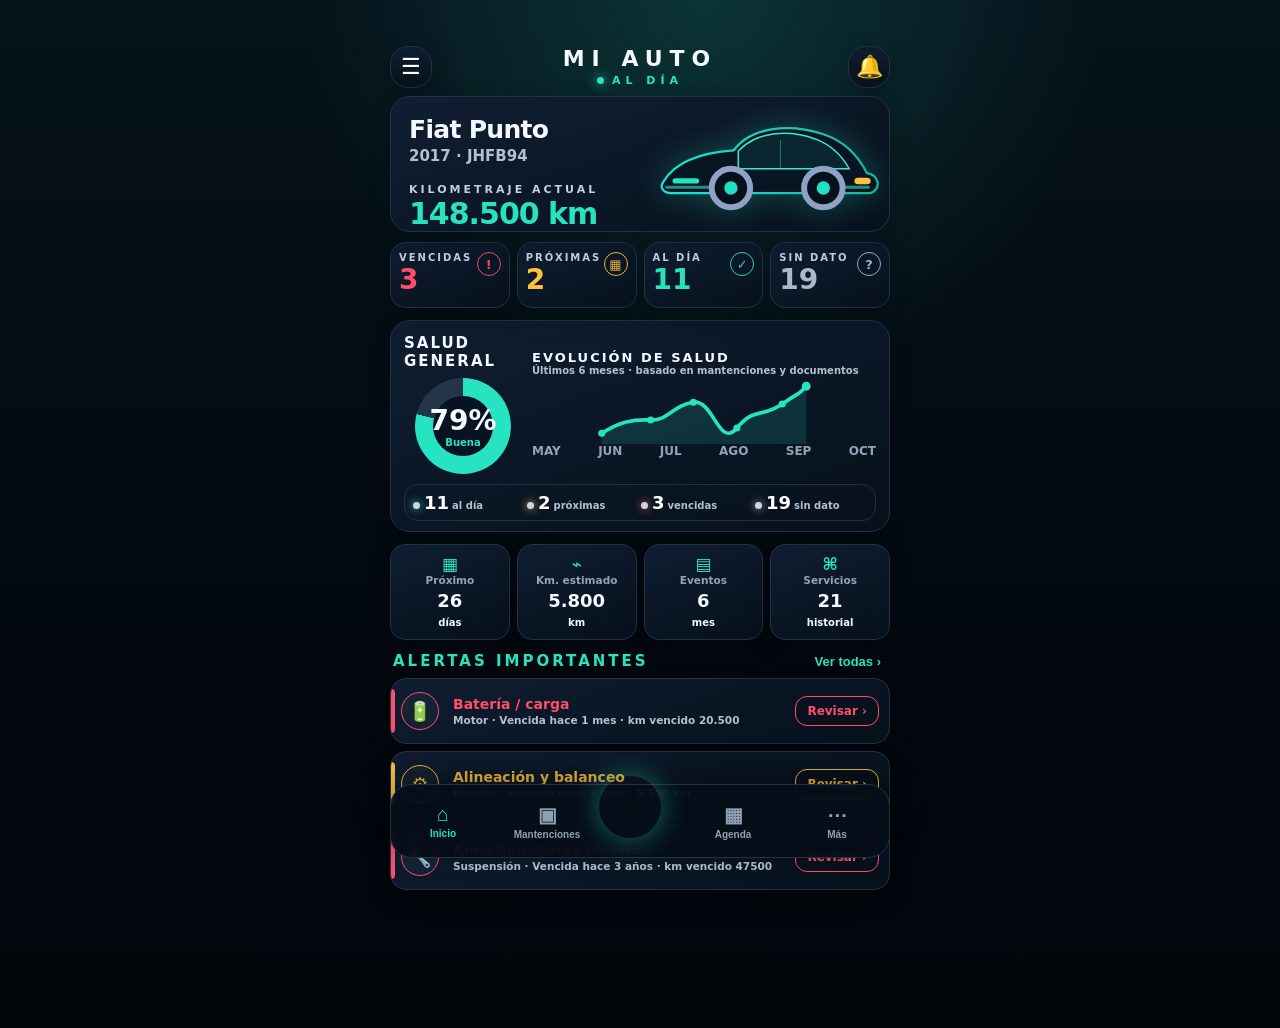
==== app/src/main/assets/index.html @ 4501880d "Corregir safe area y restaurar opciones v2.1.2" ====
<!DOCTYPE html>
<html lang="es">
<head>
<meta charset="UTF-8" />
<meta name="viewport" content="width=device-width, initial-scale=1, viewport-fit=cover" />
<title>Mi Auto al Día</title>
<style>
:root{
  --bg:#050b12;
  --bg2:#071720;
  --card:#0d1828;
  --card2:#101d30;
  --line:#213247;
  --text:#f4f8ff;
  --muted:#93a3b8;
  --muted2:#b5c0ce;
  --teal:#26e4c2;
  --teal2:#33f0d0;
  --red:#ff4e6a;
  --yellow:#ffc13b;
  --blue:#65d9ff;
  --navBottom:42px;
  --navH:74px;
}
*{box-sizing:border-box;-webkit-tap-highlight-color:transparent}
html,body{margin:0;width:100%;min-height:100%;background:radial-gradient(circle at 55% 0%,rgba(38,228,194,.16),transparent 32%),linear-gradient(180deg,#06131b 0%,#03080f 65%,#02060b 100%);color:var(--text);font-family:Inter,system-ui,-apple-system,BlinkMacSystemFont,"Segoe UI",Roboto,Arial,sans-serif;overflow-x:hidden}
body{font-weight:700}
.app{width:100%;max-width:520px;margin:0 auto;padding:46px 10px calc(var(--navH) + var(--navBottom) + 22px)}
.topbar{height:42px;display:grid;grid-template-columns:42px 1fr 42px;align-items:center;margin-bottom:8px;gap:8px}
.iconbtn{width:42px;height:42px;border-radius:18px;border:1px solid var(--line);background:linear-gradient(180deg,#0f1d31,#08111c);display:grid;place-items:center;color:#fff;font-size:22px;box-shadow:0 6px 18px rgba(0,0,0,.25)}
.brand{text-align:center;line-height:1}.brand .name{font-size:22px;letter-spacing:7px;font-weight:900}.brand .sub{margin-top:5px;color:var(--teal);font-size:11px;letter-spacing:5px}.brand .sub:before{content:"";display:inline-block;width:7px;height:7px;background:var(--teal);border-radius:99px;margin-right:8px;box-shadow:0 0 12px var(--teal)}
.page-title{text-align:center;font-size:23px;letter-spacing:3px;font-weight:900}.screen{display:none}.screen.active{display:block}.row{display:flex;align-items:center}.between{display:flex;align-items:center;justify-content:space-between}.card{background:linear-gradient(160deg,rgba(16,30,50,.96),rgba(7,17,28,.96));border:1px solid var(--line);border-radius:20px;box-shadow:0 10px 22px rgba(0,0,0,.20);overflow:hidden}.section{margin-top:12px}.section-title{display:flex;align-items:flex-end;justify-content:space-between;margin:12px 3px 8px}.section-title h2{margin:0;color:var(--teal);font-size:15px;letter-spacing:3px;text-transform:uppercase}.section-title button,.link{background:none;border:0;color:var(--teal);font-size:13px;font-weight:900}.muted{color:var(--muted);font-weight:700}.small{font-size:12px}.hero{height:136px;padding:18px 18px;position:relative;margin-bottom:10px}.hero h1{margin:0 0 3px;font-size:25px;letter-spacing:-.7px}.hero .meta{font-size:15px;color:var(--muted2)}.hero .label{margin-top:18px;color:#c6d0df;font-size:11px;letter-spacing:3px;text-transform:uppercase}.km{font-size:30px;color:var(--teal);font-weight:900;letter-spacing:-1px}.updated{font-size:13px;color:var(--muted2)}.carSvg{position:absolute;right:8px;bottom:18px;width:49%;max-width:250px;height:auto;filter:drop-shadow(0 0 16px rgba(38,228,194,.28))}.kpis{display:grid;grid-template-columns:repeat(4,1fr);gap:7px}.kpi{min-height:66px;padding:9px 8px;border-radius:15px}.kpi .label{font-size:10px;letter-spacing:2px;color:#c5cfdd;text-transform:uppercase}.kpi .num{font-size:28px;font-weight:900;margin-top:3px;line-height:1}.kpi .sym{float:right;width:24px;height:24px;border-radius:99px;border:1px solid currentColor;display:grid;place-items:center;font-size:13px;opacity:.92}.red{color:var(--red)}.yellow{color:var(--yellow)}.teal{color:var(--teal)}.gray{color:#aeb8ca}
.health{padding:13px 13px 10px;display:grid;grid-template-columns:118px 1fr;gap:10px;align-items:center}.health h2{margin:0 0 8px;font-size:15px;letter-spacing:2px;text-transform:uppercase}.ring{width:96px;height:96px;border-radius:50%;background:conic-gradient(var(--teal) 0 79%,#243449 79% 100%);display:grid;place-items:center;position:relative;margin:auto}.ring:after{content:"";position:absolute;inset:18px;border-radius:50%;background:#081321}.ringText{position:relative;z-index:1;text-align:center}.ringText b{font-size:28px}.ringText span{display:block;color:var(--teal);font-size:10px}.chartTitle{font-size:13px;letter-spacing:2px;text-transform:uppercase}.chartSub{font-size:10px;color:var(--muted2);font-weight:600;margin-bottom:4px}.chart svg{width:100%;height:64px;display:block}.legend{grid-column:1/-1;display:grid;grid-template-columns:repeat(4,1fr);gap:2px;border:1px solid var(--line);border-radius:14px;padding:7px 8px;font-size:10px;color:var(--muted2);font-weight:600}.legend b{font-size:18px;color:white;margin-right:3px}.dot{display:inline-block;width:7px;height:7px;border-radius:99px;margin-right:4px;background:#cbd5e1;box-shadow:0 0 9px currentColor}.metrics{display:grid;grid-template-columns:repeat(4,1fr);gap:7px}.metric{min-height:72px;text-align:center;padding:9px 5px;border-radius:15px}.metric .ico{font-size:17px;color:var(--teal)}.metric .t{font-size:10.5px;color:var(--muted);font-weight:700}.metric b{display:block;margin-top:4px;font-size:18px}.metric span{font-size:10px;font-weight:600}.alerts{display:grid;gap:7px}.alert{min-height:66px;padding:9px 10px;border-radius:16px;display:grid;grid-template-columns:42px 1fr auto;gap:10px;align-items:center;position:relative}.alert:before{content:"";position:absolute;left:0;top:10px;bottom:10px;width:4px;border-radius:0 8px 8px 0;background:var(--teal)}.alert.danger:before{background:var(--red)}.alert.warn:before{background:var(--yellow)}.badgeIcon{width:38px;height:38px;border-radius:99px;border:1px solid currentColor;display:grid;place-items:center;font-size:19px;background:rgba(255,255,255,.03)}.alert h3{margin:0;font-size:14px}.alert p{margin:2px 0 0;font-size:10.5px;color:var(--muted2);font-weight:700;white-space:nowrap;overflow:hidden;text-overflow:ellipsis;max-width:100%}.alert .status{text-align:right;font-size:12px;font-weight:900}.cta{padding:7px 11px;border-radius:12px;border:1px solid currentColor;background:rgba(0,0,0,.08);font-size:12px;font-weight:900}
.summary4{display:grid;grid-template-columns:repeat(4,1fr);gap:7px}.maint-grid{display:grid;grid-template-columns:repeat(3,1fr);gap:8px}.cat{height:94px;padding:10px;border-radius:16px;position:relative}.cat .cico{width:32px;height:32px;border-radius:99px;border:1px solid currentColor;display:grid;place-items:center;font-size:17px}.cat .count{position:absolute;right:11px;top:10px;font-size:20px}.cat h3{font-size:13px;margin:13px 0 1px}.cat p{margin:0;font-size:10px;color:var(--muted2)}.chips{display:flex;gap:7px;overflow-x:auto;padding:9px 0 1px}.chip{border:1px solid var(--line);border-radius:99px;padding:7px 14px;color:#cbd5e1;background:#07111d;font-size:12px;white-space:nowrap}.chip.active{border-color:var(--teal);color:var(--teal)}.agendaStrip{display:flex;gap:8px;overflow-x:auto;padding-bottom:2px}.day{min-width:62px;height:58px;border-radius:16px;border:1px solid var(--line);display:grid;place-items:center;line-height:1.05;background:#0b1727;color:#cbd5e1}.day.active{background:linear-gradient(135deg,#27e5c1,#28d89b);color:#031014}.day b{font-size:19px}.event{display:grid;grid-template-columns:45px 35px 1fr auto;gap:8px;align-items:center;min-height:62px}.datebox{text-align:center;color:var(--teal);line-height:1}.datebox b{display:block;font-size:19px}.docgrid{display:grid;grid-template-columns:repeat(2,1fr);gap:7px}.doc{padding:10px;border-radius:15px;display:grid;grid-template-columns:28px 1fr;gap:8px;align-items:center}.doc h3{margin:0;font-size:12px}.doc p{margin:2px 0 0;color:var(--muted);font-size:10px}.moreList{display:grid;gap:8px}.moreItem{min-height:62px;padding:10px 12px;border-radius:16px;display:grid;grid-template-columns:42px 1fr auto;gap:10px;align-items:center}.moreItem h3{margin:0;font-size:14px}.moreItem p{margin:2px 0 0;color:var(--muted);font-size:11.5px;font-weight:700;line-height:1.25}.moreItem .act{color:var(--teal);font-size:15px;font-weight:900}.moreIcon{width:38px;height:38px;border-radius:14px;display:grid;place-items:center;background:rgba(38,228,194,.10);border:1px solid rgba(38,228,194,.25)}.footerSeal{text-align:center;margin:14px 0;color:var(--teal);letter-spacing:2px;font-size:11px}.nav{position:fixed;left:10px;right:10px;bottom:var(--navBottom);height:var(--navH);max-width:500px;margin:0 auto;background:rgba(6,14,24,.96);border:1px solid var(--line);border-radius:22px;display:grid;grid-template-columns:1fr 1fr 82px 1fr 1fr;align-items:center;box-shadow:0 -10px 30px rgba(0,0,0,.35);z-index:99}.nav button{border:0;background:none;color:#8fa0b4;font-weight:900;font-size:10px;display:grid;place-items:center;gap:2px}.nav .nicon{font-size:20px}.nav button.active{color:var(--teal)}.add{width:62px;height:62px;border-radius:99px;background:linear-gradient(135deg,#20f0cc,#30d99e);color:#031014!important;font-size:34px!important;box-shadow:0 0 28px rgba(38,228,194,.45);margin-top:-28px}.toast{position:fixed;left:18px;right:18px;bottom:calc(var(--navBottom) + var(--navH) + 10px);background:#0f1e31;border:1px solid var(--line);padding:12px;border-radius:14px;color:white;z-index:150;text-align:center;display:none}
@media(max-width:370px){.app{padding-left:8px;padding-right:8px}.brand .name{font-size:19px;letter-spacing:5px}.hero{height:128px;padding:14px}.hero h1{font-size:22px}.km{font-size:27px}.kpis,.metrics{gap:6px}.kpi .label{font-size:9px;letter-spacing:1px}.kpi .num{font-size:25px}.health{grid-template-columns:104px 1fr}.ring{width:86px;height:86px}.ringText b{font-size:24px}.maint-grid{gap:6px}.cat{height:86px;padding:9px}.cat h3{font-size:12px}.nav{left:8px;right:8px}}
</style>
</head>
<body>
<div class="app">
  <section id="home" class="screen active">
    <div class="topbar"><button class="iconbtn">☰</button><div class="brand"><div class="name">MI AUTO</div><div class="sub">AL DÍA</div></div><button class="iconbtn">🔔</button></div>
    <div class="card hero">
      <h1>Fiat Punto</h1><div class="meta">2017 · JHFB94</div><div class="label">Kilometraje actual</div><div class="km">148.500 km</div><div class="updated">Actualizado hoy, 06:27 p. m.</div>
      <svg class="carSvg" viewBox="0 0 330 130" aria-label="Auto"><defs><linearGradient id="g" x1="0" x2="1"><stop stop-color="#1eefe0"/><stop offset="1" stop-color="#19bfa5"/></linearGradient></defs><path d="M36 87c16-27 51-39 95-42 23-31 73-37 120-22 28 9 48 29 60 53 7 1 12 5 14 11 2 7-2 14-10 16H47c-12 0-17-8-11-16z" fill="#081522" stroke="url(#g)" stroke-width="3" opacity=".95"/><path d="M137 46c24-26 67-30 105-16 20 8 35 22 45 40H137z" fill="rgba(38,228,194,.08)" stroke="#3ae9d5" stroke-width="2"/><path d="M40 95h78m112 0h83" stroke="#2be6c8" stroke-width="4" stroke-linecap="round" opacity=".6"/><circle cx="127" cy="96" r="26" fill="#07111c" stroke="#8fa2c4" stroke-width="8"/><circle cx="127" cy="96" r="9" fill="#20dfc2"/><circle cx="252" cy="96" r="26" fill="#07111c" stroke="#8fa2c4" stroke-width="8"/><circle cx="252" cy="96" r="9" fill="#20dfc2"/><line x1="194" y1="31" x2="194" y2="70" stroke="#2ad5c2" stroke-width="1.2" opacity=".55"/><rect x="48" y="83" width="36" height="7" rx="4" fill="#26e4c2"/><rect x="294" y="82" width="22" height="9" rx="5" fill="#ffc13b"/></svg>
    </div>
    <div class="kpis">
      <div class="card kpi red"><span class="sym">!</span><div class="label">Vencidas</div><div class="num">3</div></div><div class="card kpi yellow"><span class="sym">▦</span><div class="label">Próximas</div><div class="num">2</div></div><div class="card kpi teal"><span class="sym">✓</span><div class="label">Al día</div><div class="num">11</div></div><div class="card kpi gray"><span class="sym">?</span><div class="label">Sin dato</div><div class="num">19</div></div>
    </div>
    <div class="card health section">
      <div><h2>Salud general</h2><div class="ring"><div class="ringText"><b>79%</b><span>Buena</span></div></div></div>
      <div class="chart"><div class="chartTitle">Evolución de salud</div><div class="chartSub">Últimos 6 meses · basado en mantenciones y documentos</div><svg viewBox="0 0 230 72"><path d="M0 60 C20 47,35 44,55 45 S80 28,103 25 S132 78,152 54 S180 43,203 27 S220 18,230 7" fill="none" stroke="#26e4c2" stroke-width="4" stroke-linecap="round"/><path d="M0 60 C20 47,35 44,55 45 S80 28,103 25 S132 78,152 54 S180 43,203 27 S220 18,230 7 L230 72 L0 72Z" fill="rgba(38,228,194,.14)"/><g fill="#26e4c2"><circle cx="0" cy="60" r="4"/><circle cx="55" cy="45" r="4"/><circle cx="103" cy="25" r="4"/><circle cx="152" cy="54" r="4"/><circle cx="203" cy="27" r="4"/><circle cx="230" cy="7" r="5"/></g></svg><div class="between small muted"><span>MAY</span><span>JUN</span><span>JUL</span><span>AGO</span><span>SEP</span><span>OCT</span></div></div>
      <div class="legend"><span><i class="dot teal"></i><b>11</b>al día</span><span><i class="dot yellow"></i><b>2</b>próximas</span><span><i class="dot red"></i><b>3</b>vencidas</span><span><i class="dot gray"></i><b>19</b>sin dato</span></div>
    </div>
    <div class="metrics section"><div class="card metric"><div class="ico">▦</div><div class="t">Próximo</div><b>26</b><span>días</span></div><div class="card metric"><div class="ico">⌁</div><div class="t">Km. estimado</div><b>5.800</b><span>km</span></div><div class="card metric"><div class="ico">▤</div><div class="t">Eventos</div><b>6</b><span>mes</span></div><div class="card metric"><div class="ico">⌘</div><div class="t">Servicios</div><b>21</b><span>historial</span></div></div>
    <div class="section-title"><h2>Alertas importantes</h2><button onclick="go('agenda')">Ver todas ›</button></div>
    <div class="alerts"><div class="card alert danger red"><div class="badgeIcon">🔋</div><div><h3>Batería / carga</h3><p>Motor · Vencida hace 1 mes · km vencido 20.500</p></div><div class="cta">Revisar ›</div></div><div class="card alert warn yellow"><div class="badgeIcon">⚙️</div><div><h3>Alineación y balanceo</h3><p>Ruedas · Vencida hace 1 mes · 5.500 km</p></div><div class="cta">Revisar ›</div></div><div class="card alert danger red"><div class="badgeIcon">🔧</div><div><h3>Amortiguadores traseros</h3><p>Suspensión · Vencida hace 3 años · km vencido 47500</p></div><div class="cta">Revisar ›</div></div></div>
  </section>

  <section id="mant" class="screen">
    <div class="topbar"><button class="iconbtn" onclick="go('home')">‹</button><div class="page-title">MANTENCIONES</div><button class="iconbtn">⌕</button></div>
    <div class="summary4"><div class="card kpi red"><span class="sym">!</span><div class="label">Vencidas</div><div class="num">3</div></div><div class="card kpi yellow"><span class="sym">▦</span><div class="label">Próximas</div><div class="num">2</div></div><div class="card kpi teal"><span class="sym">✓</span><div class="label">Al día</div><div class="num">11</div></div><div class="card kpi gray"><span class="sym">?</span><div class="label">Sin dato</div><div class="num">19</div></div></div>
    <div class="section-title" style="display:block"><h2>Sistemas del vehículo</h2><div class="muted small">Toca una categoría para ver el detalle</div></div>
    <div class="maint-grid"><div class="card cat teal"><div class="cico">🛢️</div><div class="count">8</div><h3>Motor</h3><p>1 pendiente</p></div><div class="card cat yellow"><div class="cico">⚙️</div><div class="count">3</div><h3>Ruedas</h3><p>1 pendiente</p></div><div class="card cat teal"><div class="cico">◉</div><div class="count">4</div><h3>Frenos</h3><p>4 OK</p></div><div class="card cat blue"><div class="cico">💧</div><div class="count">5</div><h3>Fluidos</h3><p>5 sin dato</p></div><div class="card cat yellow"><div class="cico">💡</div><div class="count">3</div><h3>Luces</h3><p>3 sin dato</p></div><div class="card cat red"><div class="cico">🚗</div><div class="count">5</div><h3>Exterior</h3><p>5 sin dato</p></div><div class="card cat red"><div class="cico">🧰</div><div class="count">3</div><h3>Servicio</h3><p>2 sin dato</p></div><div class="card cat gray"><div class="cico">⚙️</div><div class="count">2</div><h3>Transmisión</h3><p>1 sin dato</p></div><div class="card cat blue"><div class="cico">〰</div><div class="count">2</div><h3>Suspensión</h3><p>1 pendiente</p></div></div>
    <div class="chips"><button class="chip active">Todos</button><button class="chip">Pendientes ·</button><button class="chip">Próximas ·</button><button class="chip">OK ·</button></div>
    <div class="section-title"><h2>Requieren atención</h2><button>Ver todas ›</button></div><div class="alerts"><div class="card alert danger red"><div class="badgeIcon">🔋</div><div><h3>Batería / carga</h3><p>Motor · Vencida hace 1 mes · km vencido 20.500</p></div><div class="status">Vencida<br><span class="small">41 días</span></div></div><div class="card alert warn yellow"><div class="badgeIcon">⚙️</div><div><h3>Alineación y balanceo</h3><p>Ruedas · Vencida hace 1 mes · 5.500 km</p></div><div class="status">Vencida<br><span class="small">33 días</span></div></div><div class="card alert teal"><div class="badgeIcon">🛢️</div><div><h3>Aceite motor</h3><p>Motor · Próxima en 4 días · 1.500 km</p></div><div class="status yellow">Próxima<br><span class="small">4 días</span></div></div></div>
  </section>

  <section id="agenda" class="screen">
    <div class="topbar"><button class="iconbtn" onclick="go('home')">‹</button><div class="page-title">AGENDA</div><button class="iconbtn">＋</button></div>
    <div class="summary4"><div class="card metric"><div class="ico">▦</div><div class="t teal">Hoy</div><b>1</b><span>evento</span></div><div class="card metric"><div class="ico yellow">◷</div><div class="t yellow">7 días</div><b>3</b><span>eventos</span></div><div class="card metric"><div class="ico">▦</div><div class="t teal">Este mes</div><b>6</b><span>eventos</span></div><div class="card metric"><div class="ico gray">▤</div><div class="t">Docs</div><b>4</b><span>por vencer</span></div></div>
    <div class="agendaStrip section"><div class="day active"><span>MIÉ</span><b>24</b><span>JUN</span></div><div class="day"><span>JUE</span><b>25</b><span>JUN</span></div><div class="day"><span>VIE</span><b>26</b><span>JUN</span></div><div class="day"><span>DOM</span><b>28</b><span>JUN</span></div><div class="day"><span>JUE</span><b>31</b><span>JUL</span></div></div>
    <div class="card alert section teal"><div class="badgeIcon">🛢️</div><div><h3>Siguiente hito: Aceite motor</h3><p>Mantención · Motor · En 4 días · Vence 28/06/2026</p></div><div class="cta yellow">Próxima</div></div>
    <div class="section-title"><h2>Próximos eventos</h2><button>Ver todos ›</button></div><div class="alerts"><div class="card alert teal event"><div class="datebox">JUN<b>28</b></div><div class="badgeIcon">🛢️</div><div><h3>Aceite motor</h3><p>Mantención · Motor · En 4 días · 1.500 km</p></div><div class="cta yellow">Próxima</div></div><div class="card alert teal event"><div class="datebox">JUL<b>31</b></div><div class="badgeIcon">📋</div><div><h3>Revisión técnica</h3><p>Documento · Vence 31/07/2026</p></div><div class="cta yellow">Próxima</div></div><div class="card alert danger event"><div class="datebox red">MAY<b>14</b></div><div class="badgeIcon">🔋</div><div><h3>Batería / carga</h3><p>Vencida hace 41 días · 20.500 km</p></div><div class="cta red">Vencida</div></div></div>
    <div class="section-title"><h2>Documentos</h2><button>Ver todos ›</button></div><div class="docgrid"><div class="card doc"><div class="moreIcon">📋</div><div><h3>Revisión técnica</h3><p>Vence 31-07-2026</p></div></div><div class="card doc"><div class="moreIcon">🛡️</div><div><h3>SOAP</h3><p>Vence 31-03-2027</p></div></div><div class="card doc"><div class="moreIcon">🪪</div><div><h3>Licencia</h3><p>Vence 19-07-2029</p></div></div><div class="card doc"><div class="moreIcon">🚗</div><div><h3>Permiso</h3><p>Vence 31-03-2027</p></div></div></div>
  </section>

  <section id="more" class="screen">
    <div class="topbar"><button class="iconbtn" onclick="go('home')">‹</button><div class="page-title">MÁS</div><button class="iconbtn">⋮</button></div>
    <div class="moreList">
      <div class="card moreItem"><div class="moreIcon">🚗</div><div><h3>Vehículo</h3><p>Fiat Punto · JHFB94 · 148.500 km</p></div><button class="act" onclick="toast('Editor de vehículo')">Editar</button></div>
      <div class="card moreItem"><div class="moreIcon">🔔</div><div><h3>Recordatorios</h3><p>4 activos · controles por km, aceite, anual y documentos</p></div><button class="act" onclick="toast('Recordatorios')">Abrir</button></div>
      <div class="card moreItem"><div class="moreIcon">🗺️</div><div><h3>Mapa del motor</h3><p>8 puntos de motor · vista editable por categoría</p></div><button class="act" onclick="toast('Mapa del motor')">Abrir</button></div>
      <div class="card moreItem"><div class="moreIcon">📊</div><div><h3>Historial y estadísticas</h3><p>Gastos, últimos registros y exportación CSV</p></div><button class="act" onclick="toast('Historial')">Ver</button></div>
      <div class="card moreItem"><div class="moreIcon">💾</div><div><h3>Datos y respaldo</h3><p>Guardar, compartir o importar JSON</p></div><button class="act" onclick="toast('Datos y respaldo')">Abrir</button></div>
      <div class="card moreItem"><div class="moreIcon">⬆️</div><div><h3>Actualización</h3><p>Versión instalada: v2.1.2 · buscar nueva APK</p></div><button class="act" onclick="checkUpdate()">Buscar</button></div>
    </div><div class="footerSeal">🛡️ TODO BAJO CONTROL</div>
  </section>
</div>

<nav class="nav">
  <button id="nav-home" class="active" onclick="go('home')"><span class="nicon">⌂</span><span>Inicio</span></button>
  <button id="nav-mant" onclick="go('mant')"><span class="nicon">▣</span><span>Mantenciones</span></button>
  <button class="add" onclick="toast('Agregar nuevo registro')">＋</button>
  <button id="nav-agenda" onclick="go('agenda')"><span class="nicon">▦</span><span>Agenda</span></button>
  <button id="nav-more" onclick="go('more')"><span class="nicon">⋯</span><span>Más</span></button>
</nav>
<div id="toast" class="toast"></div>
<script>
function go(id){document.querySelectorAll('.screen').forEach(s=>s.classList.remove('active'));document.getElementById(id).classList.add('active');document.querySelectorAll('.nav button').forEach(b=>b.classList.remove('active'));const n=document.getElementById('nav-'+id);if(n)n.classList.add('active');window.scrollTo({top:0,behavior:'instant'});}
function toast(msg){const t=document.getElementById('toast');t.textContent=msg;t.style.display='block';clearTimeout(window.__t);window.__t=setTimeout(()=>t.style.display='none',1800)}
function checkUpdate(){try{if(window.AndroidBridge){for(const m of ['checkForUpdates','checkUpdates','buscarActualizacion','checkForUpdate']){if(typeof window.AndroidBridge[m]==='function'){window.AndroidBridge[m]();toast('Buscando actualización...');return}}}}catch(e){}toast('Buscando actualización...');}
</script>
</body>
</html>
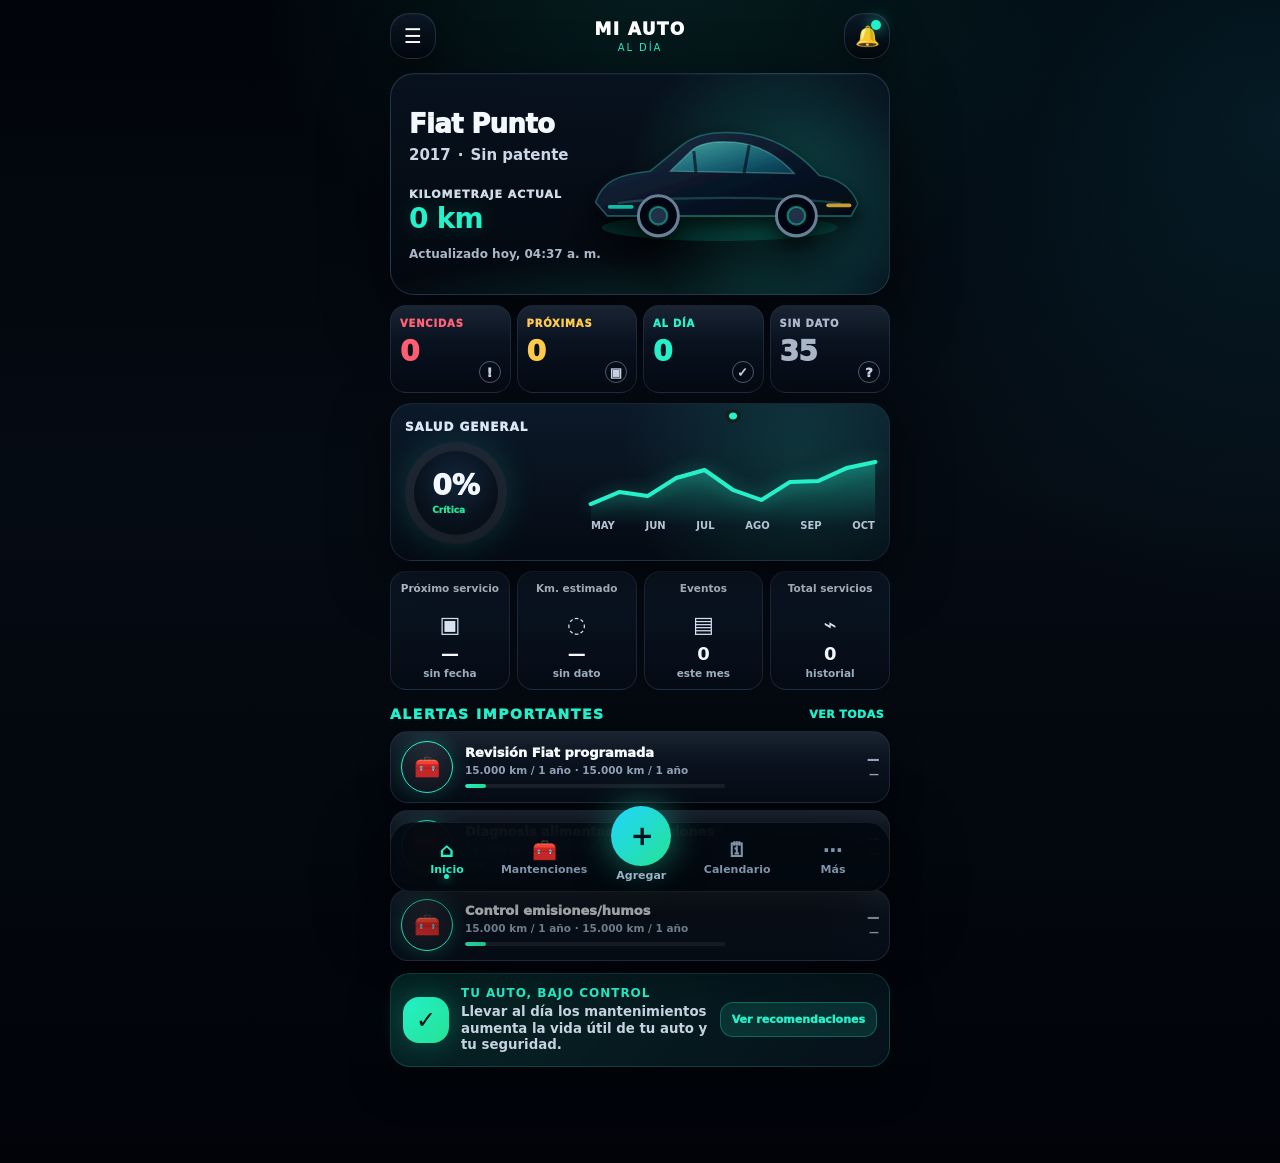
==== commit c7e23486: "Volver a base UI v2.0.1 y preparar v2.1.3" ====
--- a/app/src/main/assets/index.html
+++ b/app/src/main/assets/index.html
@@ -1,104 +1,366 @@
-<!DOCTYPE html>
+<!doctype html>
 <html lang="es">
 <head>
-<meta charset="UTF-8" />
-<meta name="viewport" content="width=device-width, initial-scale=1, viewport-fit=cover" />
+<meta charset="utf-8">
+<meta name="viewport" content="width=device-width,initial-scale=1,viewport-fit=cover,user-scalable=no">
 <title>Mi Auto al Día</title>
 <style>
 :root{
-  --bg:#050b12;
-  --bg2:#071720;
-  --card:#0d1828;
-  --card2:#101d30;
-  --line:#213247;
-  --text:#f4f8ff;
-  --muted:#93a3b8;
-  --muted2:#b5c0ce;
-  --teal:#26e4c2;
-  --teal2:#33f0d0;
-  --red:#ff4e6a;
-  --yellow:#ffc13b;
-  --blue:#65d9ff;
-  --navBottom:42px;
-  --navH:74px;
+  color-scheme:dark;
+  --bg:#02050a;
+  --bg2:#030712;
+  --ink:#06111c;
+  --panel:rgba(10,18,30,.78);
+  --panel2:rgba(13,24,39,.86);
+  --card:rgba(16,27,42,.72);
+  --card2:rgba(9,17,28,.92);
+  --glass:rgba(12,23,38,.66);
+  --line:rgba(255,255,255,.08);
+  --line2:rgba(145,176,215,.20);
+  --text:#eff7ff;
+  --muted:#8ea4bd;
+  --muted2:#627790;
+  --teal:#2af5d0;
+  --teal2:#19d6ff;
+  --green:#22e38a;
+  --purple:#a56bff;
+  --pink:#ff5ecb;
+  --warning:#ffc84d;
+  --yellow:#ffc84d;
+  --danger:#ff6b7a;
+  --red:#ff6b7a;
+  --radius:26px;
+  --shadow:0 22px 70px rgba(0,0,0,.54);
+  --glow:0 0 34px rgba(42,245,208,.24);
 }
 *{box-sizing:border-box;-webkit-tap-highlight-color:transparent}
-html,body{margin:0;width:100%;min-height:100%;background:radial-gradient(circle at 55% 0%,rgba(38,228,194,.16),transparent 32%),linear-gradient(180deg,#06131b 0%,#03080f 65%,#02060b 100%);color:var(--text);font-family:Inter,system-ui,-apple-system,BlinkMacSystemFont,"Segoe UI",Roboto,Arial,sans-serif;overflow-x:hidden}
-body{font-weight:700}
-.app{width:100%;max-width:520px;margin:0 auto;padding:46px 10px calc(var(--navH) + var(--navBottom) + 22px)}
-.topbar{height:42px;display:grid;grid-template-columns:42px 1fr 42px;align-items:center;margin-bottom:8px;gap:8px}
-.iconbtn{width:42px;height:42px;border-radius:18px;border:1px solid var(--line);background:linear-gradient(180deg,#0f1d31,#08111c);display:grid;place-items:center;color:#fff;font-size:22px;box-shadow:0 6px 18px rgba(0,0,0,.25)}
-.brand{text-align:center;line-height:1}.brand .name{font-size:22px;letter-spacing:7px;font-weight:900}.brand .sub{margin-top:5px;color:var(--teal);font-size:11px;letter-spacing:5px}.brand .sub:before{content:"";display:inline-block;width:7px;height:7px;background:var(--teal);border-radius:99px;margin-right:8px;box-shadow:0 0 12px var(--teal)}
-.page-title{text-align:center;font-size:23px;letter-spacing:3px;font-weight:900}.screen{display:none}.screen.active{display:block}.row{display:flex;align-items:center}.between{display:flex;align-items:center;justify-content:space-between}.card{background:linear-gradient(160deg,rgba(16,30,50,.96),rgba(7,17,28,.96));border:1px solid var(--line);border-radius:20px;box-shadow:0 10px 22px rgba(0,0,0,.20);overflow:hidden}.section{margin-top:12px}.section-title{display:flex;align-items:flex-end;justify-content:space-between;margin:12px 3px 8px}.section-title h2{margin:0;color:var(--teal);font-size:15px;letter-spacing:3px;text-transform:uppercase}.section-title button,.link{background:none;border:0;color:var(--teal);font-size:13px;font-weight:900}.muted{color:var(--muted);font-weight:700}.small{font-size:12px}.hero{height:136px;padding:18px 18px;position:relative;margin-bottom:10px}.hero h1{margin:0 0 3px;font-size:25px;letter-spacing:-.7px}.hero .meta{font-size:15px;color:var(--muted2)}.hero .label{margin-top:18px;color:#c6d0df;font-size:11px;letter-spacing:3px;text-transform:uppercase}.km{font-size:30px;color:var(--teal);font-weight:900;letter-spacing:-1px}.updated{font-size:13px;color:var(--muted2)}.carSvg{position:absolute;right:8px;bottom:18px;width:49%;max-width:250px;height:auto;filter:drop-shadow(0 0 16px rgba(38,228,194,.28))}.kpis{display:grid;grid-template-columns:repeat(4,1fr);gap:7px}.kpi{min-height:66px;padding:9px 8px;border-radius:15px}.kpi .label{font-size:10px;letter-spacing:2px;color:#c5cfdd;text-transform:uppercase}.kpi .num{font-size:28px;font-weight:900;margin-top:3px;line-height:1}.kpi .sym{float:right;width:24px;height:24px;border-radius:99px;border:1px solid currentColor;display:grid;place-items:center;font-size:13px;opacity:.92}.red{color:var(--red)}.yellow{color:var(--yellow)}.teal{color:var(--teal)}.gray{color:#aeb8ca}
-.health{padding:13px 13px 10px;display:grid;grid-template-columns:118px 1fr;gap:10px;align-items:center}.health h2{margin:0 0 8px;font-size:15px;letter-spacing:2px;text-transform:uppercase}.ring{width:96px;height:96px;border-radius:50%;background:conic-gradient(var(--teal) 0 79%,#243449 79% 100%);display:grid;place-items:center;position:relative;margin:auto}.ring:after{content:"";position:absolute;inset:18px;border-radius:50%;background:#081321}.ringText{position:relative;z-index:1;text-align:center}.ringText b{font-size:28px}.ringText span{display:block;color:var(--teal);font-size:10px}.chartTitle{font-size:13px;letter-spacing:2px;text-transform:uppercase}.chartSub{font-size:10px;color:var(--muted2);font-weight:600;margin-bottom:4px}.chart svg{width:100%;height:64px;display:block}.legend{grid-column:1/-1;display:grid;grid-template-columns:repeat(4,1fr);gap:2px;border:1px solid var(--line);border-radius:14px;padding:7px 8px;font-size:10px;color:var(--muted2);font-weight:600}.legend b{font-size:18px;color:white;margin-right:3px}.dot{display:inline-block;width:7px;height:7px;border-radius:99px;margin-right:4px;background:#cbd5e1;box-shadow:0 0 9px currentColor}.metrics{display:grid;grid-template-columns:repeat(4,1fr);gap:7px}.metric{min-height:72px;text-align:center;padding:9px 5px;border-radius:15px}.metric .ico{font-size:17px;color:var(--teal)}.metric .t{font-size:10.5px;color:var(--muted);font-weight:700}.metric b{display:block;margin-top:4px;font-size:18px}.metric span{font-size:10px;font-weight:600}.alerts{display:grid;gap:7px}.alert{min-height:66px;padding:9px 10px;border-radius:16px;display:grid;grid-template-columns:42px 1fr auto;gap:10px;align-items:center;position:relative}.alert:before{content:"";position:absolute;left:0;top:10px;bottom:10px;width:4px;border-radius:0 8px 8px 0;background:var(--teal)}.alert.danger:before{background:var(--red)}.alert.warn:before{background:var(--yellow)}.badgeIcon{width:38px;height:38px;border-radius:99px;border:1px solid currentColor;display:grid;place-items:center;font-size:19px;background:rgba(255,255,255,.03)}.alert h3{margin:0;font-size:14px}.alert p{margin:2px 0 0;font-size:10.5px;color:var(--muted2);font-weight:700;white-space:nowrap;overflow:hidden;text-overflow:ellipsis;max-width:100%}.alert .status{text-align:right;font-size:12px;font-weight:900}.cta{padding:7px 11px;border-radius:12px;border:1px solid currentColor;background:rgba(0,0,0,.08);font-size:12px;font-weight:900}
-.summary4{display:grid;grid-template-columns:repeat(4,1fr);gap:7px}.maint-grid{display:grid;grid-template-columns:repeat(3,1fr);gap:8px}.cat{height:94px;padding:10px;border-radius:16px;position:relative}.cat .cico{width:32px;height:32px;border-radius:99px;border:1px solid currentColor;display:grid;place-items:center;font-size:17px}.cat .count{position:absolute;right:11px;top:10px;font-size:20px}.cat h3{font-size:13px;margin:13px 0 1px}.cat p{margin:0;font-size:10px;color:var(--muted2)}.chips{display:flex;gap:7px;overflow-x:auto;padding:9px 0 1px}.chip{border:1px solid var(--line);border-radius:99px;padding:7px 14px;color:#cbd5e1;background:#07111d;font-size:12px;white-space:nowrap}.chip.active{border-color:var(--teal);color:var(--teal)}.agendaStrip{display:flex;gap:8px;overflow-x:auto;padding-bottom:2px}.day{min-width:62px;height:58px;border-radius:16px;border:1px solid var(--line);display:grid;place-items:center;line-height:1.05;background:#0b1727;color:#cbd5e1}.day.active{background:linear-gradient(135deg,#27e5c1,#28d89b);color:#031014}.day b{font-size:19px}.event{display:grid;grid-template-columns:45px 35px 1fr auto;gap:8px;align-items:center;min-height:62px}.datebox{text-align:center;color:var(--teal);line-height:1}.datebox b{display:block;font-size:19px}.docgrid{display:grid;grid-template-columns:repeat(2,1fr);gap:7px}.doc{padding:10px;border-radius:15px;display:grid;grid-template-columns:28px 1fr;gap:8px;align-items:center}.doc h3{margin:0;font-size:12px}.doc p{margin:2px 0 0;color:var(--muted);font-size:10px}.moreList{display:grid;gap:8px}.moreItem{min-height:62px;padding:10px 12px;border-radius:16px;display:grid;grid-template-columns:42px 1fr auto;gap:10px;align-items:center}.moreItem h3{margin:0;font-size:14px}.moreItem p{margin:2px 0 0;color:var(--muted);font-size:11.5px;font-weight:700;line-height:1.25}.moreItem .act{color:var(--teal);font-size:15px;font-weight:900}.moreIcon{width:38px;height:38px;border-radius:14px;display:grid;place-items:center;background:rgba(38,228,194,.10);border:1px solid rgba(38,228,194,.25)}.footerSeal{text-align:center;margin:14px 0;color:var(--teal);letter-spacing:2px;font-size:11px}.nav{position:fixed;left:10px;right:10px;bottom:var(--navBottom);height:var(--navH);max-width:500px;margin:0 auto;background:rgba(6,14,24,.96);border:1px solid var(--line);border-radius:22px;display:grid;grid-template-columns:1fr 1fr 82px 1fr 1fr;align-items:center;box-shadow:0 -10px 30px rgba(0,0,0,.35);z-index:99}.nav button{border:0;background:none;color:#8fa0b4;font-weight:900;font-size:10px;display:grid;place-items:center;gap:2px}.nav .nicon{font-size:20px}.nav button.active{color:var(--teal)}.add{width:62px;height:62px;border-radius:99px;background:linear-gradient(135deg,#20f0cc,#30d99e);color:#031014!important;font-size:34px!important;box-shadow:0 0 28px rgba(38,228,194,.45);margin-top:-28px}.toast{position:fixed;left:18px;right:18px;bottom:calc(var(--navBottom) + var(--navH) + 10px);background:#0f1e31;border:1px solid var(--line);padding:12px;border-radius:14px;color:white;z-index:150;text-align:center;display:none}
-@media(max-width:370px){.app{padding-left:8px;padding-right:8px}.brand .name{font-size:19px;letter-spacing:5px}.hero{height:128px;padding:14px}.hero h1{font-size:22px}.km{font-size:27px}.kpis,.metrics{gap:6px}.kpi .label{font-size:9px;letter-spacing:1px}.kpi .num{font-size:25px}.health{grid-template-columns:104px 1fr}.ring{width:86px;height:86px}.ringText b{font-size:24px}.maint-grid{gap:6px}.cat{height:86px;padding:9px}.cat h3{font-size:12px}.nav{left:8px;right:8px}}
+html,body{margin:0;min-height:100%;background:#02050a;color:var(--text);font-family:Inter,system-ui,-apple-system,BlinkMacSystemFont,"Segoe UI",Roboto,Arial,sans-serif}
+body{overscroll-behavior:none;overflow-x:hidden;background:radial-gradient(circle at 20% -10%,rgba(25,214,255,.16),transparent 34%),radial-gradient(circle at 100% 0,rgba(165,107,255,.11),transparent 28%),linear-gradient(180deg,#02050a 0%,#030712 45%,#010308 100%)}
+button,input,select,textarea{font:inherit}
+button{cursor:pointer}
+.app{min-height:100vh;padding:calc(env(safe-area-inset-top) + 18px) 16px calc(env(safe-area-inset-bottom) + 104px);max-width:760px;margin:0 auto;position:relative}
+.app:before{content:"";position:fixed;inset:0;pointer-events:none;background:linear-gradient(180deg,rgba(255,255,255,.018),transparent 14%),radial-gradient(circle at 50% 24%,rgba(42,245,208,.06),transparent 36%);z-index:-1}
+.screen{display:none;animation:screenIn .22s ease both}.screen.active{display:block}@keyframes screenIn{from{opacity:0;transform:translateY(8px)}to{opacity:1;transform:none}}
+.top{display:flex;align-items:flex-start;justify-content:space-between;gap:14px;margin-bottom:14px}.brand{font-size:28px;line-height:1;font-weight:1000;letter-spacing:-.9px;margin:0;color:#fff;text-transform:uppercase}.brand small{display:block;margin-top:5px;font-size:13px;letter-spacing:.18em;color:var(--teal);text-transform:uppercase}.sub{margin:7px 0 0;color:var(--muted);font-size:13px;line-height:1.35;font-weight:650;max-width:34ch}.muted{color:var(--muted)}.tiny{font-size:12px;color:var(--muted);font-weight:750;line-height:1.45;text-transform:none}.mini-note{font-size:12px;color:#95afc8;font-weight:750;line-height:1.35}
+.gear,.back,.icon-btn,.close{width:44px;height:44px;border-radius:16px;border:1px solid var(--line2);background:linear-gradient(180deg,rgba(15,27,43,.82),rgba(4,10,17,.88));color:#fff;font-size:20px;font-weight:900;box-shadow:0 14px 36px rgba(0,0,0,.38);display:grid;place-items:center}.gear:active,.back:active,.icon-btn:active,.close:active,.btn:active,.quick-btn:active,.maint-row:active,.row:active{transform:scale(.985)}
+.panel,.calendar-card,.vehicle-hero{border:1px solid var(--line);background:linear-gradient(180deg,rgba(17,29,45,.78),rgba(5,12,21,.84));backdrop-filter:blur(18px);-webkit-backdrop-filter:blur(18px);border-radius:var(--radius);box-shadow:var(--shadow);position:relative;overflow:hidden}.panel{padding:16px;margin:12px 0}.panel:before,.calendar-card:before,.vehicle-hero:after,.maint-row:after,.row:after{content:"";position:absolute;inset:0;background:linear-gradient(180deg,rgba(255,255,255,.055),transparent 36%);pointer-events:none}.panel.slim{padding:14px}.panel-head{display:flex;align-items:center;justify-content:space-between;gap:12px;margin-bottom:12px;position:relative;z-index:1}.panel-head h2,.panel h2{margin:0;font-size:18px;letter-spacing:-.35px}.panel-head button{height:34px;border-radius:12px;padding:0 12px;background:rgba(18,29,43,.8);border:1px solid var(--line2);color:#d9efff;font-weight:900}
+.topbar-home{display:grid;grid-template-columns:44px 1fr 44px;align-items:start;gap:12px;margin-bottom:14px}.brand-center{text-align:center}.topbar-title{font-size:17px;font-weight:1000;letter-spacing:.07em;color:#fff}.sub-brand{display:block;margin-top:3px;font-size:11px;letter-spacing:.18em;color:var(--teal);text-transform:uppercase}.topbar-dual{display:grid;grid-template-columns:44px 1fr 44px;align-items:center;gap:12px;margin-bottom:14px}.topbar-dual .brand{text-align:center;font-size:18px;letter-spacing:.06em}.ghost-btn{opacity:0;pointer-events:none}
+.vehicle-hero{padding:18px;border-radius:28px;background:radial-gradient(circle at 78% 34%,rgba(25,214,255,.19),transparent 35%),linear-gradient(135deg,rgba(7,19,36,.93),rgba(5,12,22,.96));border-color:rgba(74,118,190,.22);box-shadow:0 24px 64px rgba(0,0,0,.56),0 0 0 1px rgba(42,245,208,.03)}.vehicle-hero:before{content:"";position:absolute;inset:auto -18% -44% -18%;height:80%;background:radial-gradient(circle,rgba(42,245,208,.24),rgba(25,214,255,.10) 34%,transparent 62%);pointer-events:none}.vehicle-hero .edit-mini{position:absolute;right:16px;top:14px;color:#cfe4fb;font-size:14px;z-index:2}.hero-head{display:flex;align-items:flex-start;justify-content:space-between;gap:12px;position:relative;z-index:1}.hero-title{font-size:21px;font-weight:1000;line-height:1.12;letter-spacing:-.35px}.hero-meta{display:flex;align-items:center;gap:8px;margin-top:7px;color:var(--muted);font-size:13px;font-weight:800}.dot-live{width:9px;height:9px;border-radius:50%;background:var(--green);box-shadow:0 0 16px rgba(34,227,138,.9)}.plate-chip{display:inline-flex;align-items:center;padding:8px 12px;border-radius:14px;background:rgba(13,24,39,.88);border:1px solid rgba(145,167,201,.16);font-weight:1000;font-size:13px;color:#fff;margin-top:10px;letter-spacing:.04em}.car-stage{position:relative;height:180px;display:flex;align-items:center;justify-content:center;margin-top:6px;z-index:1}.car-stage img{max-width:88%;max-height:152px;object-fit:contain;filter:drop-shadow(0 24px 34px rgba(0,0,0,.58)) saturate(1.05)}.orbit{position:absolute;bottom:18px;left:50%;transform:translateX(-50%);width:84%;height:18px;border-radius:999px;background:linear-gradient(90deg,#7b5cff 0%,#19d6ff 48%,#2af5d0 100%);filter:blur(.1px);box-shadow:0 0 24px rgba(42,245,208,.42),0 0 44px rgba(25,214,255,.20)}
+.stats-row{display:grid;grid-template-columns:1fr 1fr;gap:10px;margin-top:12px}.info-card{padding:15px;border-radius:21px;border:1px solid var(--line);background:linear-gradient(180deg,rgba(16,27,42,.82),rgba(8,17,27,.9));box-shadow:0 14px 36px rgba(0,0,0,.28);position:relative;overflow:hidden}.info-card:before{content:"";position:absolute;inset:0;background:radial-gradient(circle at 14% 12%,rgba(42,245,208,.08),transparent 42%);pointer-events:none}.info-card .label{position:static;transform:none;display:block;background:none;border:0;padding:0;font-size:12px;color:var(--muted);font-weight:850;letter-spacing:.02em;white-space:normal;overflow:visible}.info-card .value{font-size:20px;font-weight:1000;margin-top:8px;line-height:1.05;color:#35f6da}.info-card:nth-child(2) .value{color:#b57aff}.info-card .subv{font-size:12px;color:#bcd2e8;margin-top:5px;font-weight:750}
+.health-wrap{display:grid;grid-template-columns:150px 1fr;gap:16px;align-items:center}.gauge{width:150px;height:150px;border-radius:50%;padding:12px;background:conic-gradient(var(--green) calc(var(--value)*1%),rgba(255,255,255,.08) 0);display:grid;place-items:center;box-shadow:0 0 38px rgba(34,227,138,.16)}.gauge-inner{width:100%;height:100%;border-radius:50%;display:grid;place-items:center;background:radial-gradient(circle at 50% 35%,#12243a,#08111b 62%,#050c14)}.gauge-inner b{display:block;font-size:30px;line-height:1;font-weight:1000}.gauge-inner span{display:block;text-align:center;font-size:10px;letter-spacing:.12em;text-transform:uppercase;color:var(--muted);font-weight:950}.gauge-inner em{display:block;margin-top:5px;font-style:normal;color:var(--green);font-size:12px;font-weight:1000;text-transform:uppercase}.bullets{display:grid;grid-template-columns:1fr;gap:9px}.bullet{display:flex;align-items:center;gap:10px;font-weight:820;color:#dbe9f7;font-size:14px}.bullet i{width:9px;height:9px;border-radius:50%;display:block;box-shadow:0 0 12px currentColor}.quick-title,.section-title,.section-cap{font-size:12px;letter-spacing:.075em;text-transform:uppercase;color:#2af5d0;margin:16px 0 10px;font-weight:1000}.quick-grid{display:grid;grid-template-columns:repeat(4,1fr);gap:10px}.quick-btn{background:linear-gradient(180deg,rgba(20,32,50,.86),rgba(8,15,24,.94));border:1px solid var(--line);border-radius:18px;min-height:88px;color:#fff;display:flex;flex-direction:column;align-items:center;justify-content:center;gap:9px;font-weight:850;font-size:14px;box-shadow:0 15px 40px rgba(0,0,0,.34);transition:transform .18s ease,border-color .18s ease,box-shadow .18s ease}.quick-btn:hover{border-color:rgba(42,245,208,.28);box-shadow:var(--glow)}.quick-btn span.ico{font-size:25px;line-height:1;color:var(--teal)}.quick-btn small{font-size:12px;color:#d9e7f5;line-height:1.1}
+.list{display:grid;gap:10px}.row,.maint-row{display:flex;align-items:center;justify-content:space-between;gap:12px;border:1px solid var(--line);border-radius:22px;background:linear-gradient(180deg,rgba(17,28,43,.82),rgba(7,14,23,.92));padding:14px;box-shadow:0 13px 32px rgba(0,0,0,.30);position:relative;overflow:hidden;transition:transform .18s ease,border-color .18s ease,background .18s ease}.row:hover,.maint-row:hover{border-color:rgba(42,245,208,.25)}.maint-left,.row-main{display:flex;align-items:center;gap:12px;min-width:0}.icon-badge{width:48px;height:48px;border-radius:17px;display:grid;place-items:center;font-size:21px;background:radial-gradient(circle at 50% 35%,rgba(255,255,255,.08),rgba(255,255,255,.02));border:1px solid currentColor;flex:none;box-shadow:0 0 20px color-mix(in srgb,currentColor 24%,transparent),inset 0 0 0 1px rgba(255,255,255,.02)}.icon-badge.circle{border-radius:50%}.row-main{display:block;min-width:0}.row-main b,.maint-title{display:block;font-size:15px;white-space:nowrap;overflow:hidden;text-overflow:ellipsis;font-weight:950;color:#f5faff}.row-main small,.maint-sub{display:block;color:var(--muted);font-weight:700;margin-top:4px;line-height:1.28;font-size:12px}.mini-progress{margin-top:8px;width:min(160px,42vw);height:5px;border-radius:999px;background:rgba(255,255,255,.07);overflow:hidden}.mini-progress span{display:block;height:100%;width:var(--pct);border-radius:999px;background:linear-gradient(90deg,var(--teal),var(--green))}.due-stack{text-align:right;display:grid;gap:3px;flex:none;min-width:82px}.due-stack b{font-size:15px;line-height:1;color:var(--green);font-weight:1000}.due-stack small{font-size:12px;color:#65ddff;font-weight:900}.due-stack.critical b,.due-stack.critical small{color:var(--danger)}.due-stack.warning b,.due-stack.warning small{color:var(--warning)}.due-stack.unknown b,.due-stack.unknown small{color:#94a3b8}
+.status{display:inline-flex;align-items:center;gap:6px;border-radius:999px;padding:7px 10px;font-size:11px;font-weight:1000;white-space:nowrap;text-transform:uppercase;letter-spacing:.02em}.status.ok{background:rgba(34,227,138,.12);color:#71ffb6;border:1px solid rgba(34,227,138,.32)}.status.warning{background:rgba(255,200,77,.15);color:#ffd976;border:1px solid rgba(255,200,77,.34)}.status.critical{background:rgba(255,107,122,.14);color:#ff95a0;border:1px solid rgba(255,107,122,.34)}.status.unknown{background:rgba(148,163,184,.14);color:#dbe4ee;border:1px solid rgba(148,163,184,.28)}
+.maintenance-tabs,.pills{display:flex;gap:8px;overflow-x:auto;padding:2px 0 10px;scrollbar-width:none}.maintenance-tabs::-webkit-scrollbar,.pills::-webkit-scrollbar{display:none}.seg,.pill{height:40px;border-radius:14px;border:1px solid transparent;background:transparent;color:#91a8c2;padding:0 14px;font-weight:1000;white-space:nowrap;text-transform:uppercase;font-size:12px;letter-spacing:.045em}.seg.active,.pill.active{color:var(--teal);box-shadow:inset 0 -2px 0 var(--teal)}.big-number{font-size:34px;font-weight:1000;line-height:1;letter-spacing:-1px}.split-two{display:grid;grid-template-columns:1fr 1fr;gap:12px}.progress-wrap{margin:14px 0 4px}.progressbar{height:12px;border-radius:999px;background:#07131f;border:1px solid rgba(255,255,255,.06);overflow:hidden}.progressbar span{display:block;height:100%;width:var(--pct,50%);background:linear-gradient(90deg,var(--green),var(--teal2));border-radius:999px;box-shadow:0 0 24px rgba(42,245,208,.32)}.detail-grid{display:grid;grid-template-columns:1fr 1fr;gap:10px;margin-top:10px}.detail-stat{border:1px solid var(--line);background:linear-gradient(180deg,rgba(17,28,43,.78),rgba(7,14,23,.92));border-radius:18px;padding:14px;min-height:96px}.detail-stat label{display:block;font-size:11px;color:var(--muted);font-weight:1000;text-transform:uppercase;letter-spacing:.06em;margin-bottom:8px}.detail-stat b{display:block;font-size:19px;line-height:1.08}.detail-stat small{display:block;margin-top:6px;color:#c8daec;font-weight:700;line-height:1.35}.note-card{border:1px solid var(--line);background:linear-gradient(180deg,rgba(15,27,43,.78),rgba(8,19,31,.94));border-radius:18px;padding:14px;margin-top:12px}.detail-hero{display:flex;align-items:center;gap:16px;margin:4px 0 14px}.detail-hero .icon-badge{width:66px;height:66px;font-size:28px}.detail-title{font-size:21px;font-weight:1000;line-height:1.14;letter-spacing:-.35px;color:#fff}.metric-labels{display:flex;justify-content:space-between;color:var(--muted);font-size:12px;font-weight:800;margin-top:9px}
+.calendar-card{padding:16px;border-radius:25px;background:linear-gradient(180deg,rgba(12,22,36,.78),rgba(4,10,18,.92))}.calendar-head{display:flex;align-items:center;justify-content:space-between;margin-bottom:14px}.calendar-title{text-transform:capitalize;font-weight:1000;letter-spacing:.02em}.calendar-grid{display:grid;grid-template-columns:repeat(7,1fr);gap:8px}.dayname{font-size:10px;color:#7e93ab;font-weight:1000;text-align:center}.day{height:34px;border-radius:12px;display:grid;place-items:center;font-size:13px;font-weight:900;color:#e9f2fb;position:relative}.day.event:after{content:"";position:absolute;bottom:4px;width:4px;height:4px;border-radius:50%;background:var(--danger)}.day.today{background:linear-gradient(135deg,var(--teal),var(--green));color:#041117;box-shadow:0 0 24px rgba(34,227,138,.34)}
+.stat-wrap{display:grid;grid-template-columns:170px 1fr;gap:18px;align-items:center}.donut{width:170px;height:170px;border-radius:50%;padding:16px;background:conic-gradient(var(--green) 0 42%,var(--teal2) 42% 66%,var(--purple) 66% 84%,var(--warning) 84% 100%);display:grid;place-items:center}.donut-inner{width:100%;height:100%;border-radius:50%;background:#08111b;display:grid;place-items:center;text-align:center}.donut-inner b{display:block;font-size:22px}.donut-inner span{text-transform:uppercase;font-size:10px;letter-spacing:.08em;color:var(--muted);font-weight:900}.legend{display:grid;gap:11px}.legend-row{display:flex;align-items:center;justify-content:space-between;gap:10px;color:#d4e3f2;font-weight:850;font-size:13px}.legend-left{display:flex;align-items:center;gap:9px}.legend-left i{width:10px;height:10px;border-radius:50%;box-shadow:0 0 12px currentColor}.toggle-list{display:grid;gap:10px}.toggle-row{display:flex;align-items:center;justify-content:space-between;gap:12px;padding:14px;border-radius:18px;background:linear-gradient(180deg,rgba(15,26,41,.76),rgba(7,14,23,.86));border:1px solid var(--line)}.toggle-copy b{display:block;font-size:14px}.toggle-copy small{display:block;margin-top:4px;color:var(--muted);font-size:12px;font-weight:750}.switch{width:52px;height:30px;border-radius:999px;background:#172235;border:1px solid rgba(255,255,255,.08);padding:3px;flex:none;transition:.18s}.switch span{display:block;width:22px;height:22px;border-radius:50%;background:#70829b;transition:.18s}.switch.on{background:linear-gradient(135deg,var(--green),var(--teal));box-shadow:0 0 24px rgba(42,245,208,.26)}.switch.on span{transform:translateX(22px);background:#fff}.preview-map{position:relative;border:1px solid var(--line);border-radius:22px;overflow:hidden;background:#03070d;min-height:188px;display:grid;place-items:center}.preview-map img{width:100%;opacity:.42;filter:grayscale(.35) contrast(1.1)}.map-header-tabs{display:flex;justify-content:center;gap:28px;font-size:12px;color:#6a829e;font-weight:1000;text-transform:uppercase;margin-bottom:10px}.map-header-tabs .active{color:var(--teal);box-shadow:inset 0 -2px 0 var(--teal);padding-bottom:6px}.maparea{position:relative;border-radius:20px;overflow:hidden;background:#000}.maparea img{width:100%;display:block;opacity:.48;filter:grayscale(.18) contrast(1.1)}.dot{position:absolute;width:22px;height:22px;transform:translate(-50%,-50%);border-radius:50%;border:4px solid currentColor;background:#06111c;color:var(--green);box-shadow:0 0 20px currentColor;z-index:2}.dot.warning{color:var(--warning)}.dot.critical{color:var(--danger)}.dot.unknown{color:#94a3b8}.dot .label{display:none;position:absolute;left:50%;top:120%;transform:translateX(-50%);background:#07111d;border:1px solid var(--line2);padding:5px 8px;border-radius:9px;color:#fff;white-space:nowrap}.dot:hover .label{display:block}
+.modal{position:fixed;inset:0;background:rgba(0,0,0,.82);z-index:20;display:flex;align-items:flex-start;justify-content:center;padding:calc(env(safe-area-inset-top) + 14px) 12px 16px}.modal-card{width:min(760px,100%);max-height:calc(100vh - 26px);overflow:auto;background:linear-gradient(180deg,#050b12,#03070d);border:1px solid var(--line2);border-radius:30px;box-shadow:0 30px 100px rgba(0,0,0,.82);padding:16px 16px calc(env(safe-area-inset-bottom) + 18px)}.modal-head{display:flex;align-items:center;justify-content:space-between;gap:10px;margin-bottom:12px}.modal-head h2{margin:0;font-size:22px;letter-spacing:-.5px}.close{font-size:24px}.map-large{width:880px;max-width:none}.map-scroll{overflow:auto;max-height:58vh;border:1px solid var(--line);border-radius:22px;background:#000;padding:10px;touch-action:pan-x pan-y}.map-large img{min-height:420px}.map-large .dot{width:30px;height:30px;border-width:5px}.map-large .label{font-size:11px;max-width:130px}
+.form{display:grid;gap:10px}.field label{display:block;font-size:12px;color:var(--muted);font-weight:950;margin:0 0 6px;text-transform:uppercase;letter-spacing:.5px}.input,select,textarea{width:100%;min-height:52px;border-radius:18px;border:1px solid var(--line2);background:#0d1622;color:#fff;font-size:16px;padding:0 14px;outline:0}textarea{min-height:86px;padding-top:12px;resize:vertical}.form2{display:grid;grid-template-columns:1fr 1fr;gap:10px}.empty{border:1px dashed var(--line2);border-radius:18px;padding:18px;text-align:center;color:var(--muted);font-weight:800;background:rgba(255,255,255,.02)}.action-grid{display:grid;grid-template-columns:1fr 1fr;gap:10px;margin:12px 0}.btn{min-height:54px;border:1px solid rgba(126,151,189,.2);border-radius:20px;color:#fff;font-weight:1000;font-size:15px;background:linear-gradient(180deg,#111b29,#0b121d);box-shadow:0 14px 38px rgba(0,0,0,.25);transition:transform .18s ease,filter .18s ease}.btn.primary{background:linear-gradient(135deg,var(--teal2),var(--green));color:#03111c;border:0;box-shadow:0 0 26px rgba(42,245,208,.28),0 14px 38px rgba(0,0,0,.25)}.btn.blue{background:linear-gradient(135deg,#7b6dff,#b36dff);border:0}.btn.red{background:linear-gradient(135deg,#ff5ecb,#ff6b7a);border:0}.btn.full{width:100%;margin-top:10px}.btn.small{min-height:42px;border-radius:16px;font-size:13px}.list-compact{display:grid;gap:8px}.record-row{display:flex;align-items:center;justify-content:space-between;gap:12px;border:1px solid var(--line);padding:12px;border-radius:18px;background:linear-gradient(180deg,rgba(16,24,38,.76),rgba(9,17,27,.90))}.record-row .left{display:flex;align-items:center;gap:10px;min-width:0}.record-row .right{text-align:right;font-size:12px;color:#9ec7bc;font-weight:900}.record-row .right small{display:block;color:var(--muted);font-size:10px;margin-top:3px}.record-row.editable{cursor:pointer}.record-row.editable:active{transform:scale(.99)}.btn.danger{background:linear-gradient(135deg,#ff4d6d,#ff7a59);border:0;color:#fff}.edit-hint{font-size:11px;color:var(--muted);font-weight:850;margin:-2px 0 8px}.check-line{display:flex;align-items:center;gap:10px;border:1px solid var(--line);border-radius:18px;padding:12px;background:rgba(255,255,255,.03);font-weight:900;color:#dcecff}.check-line input{width:20px;height:20px}
+.nav{position:fixed;left:50%;bottom:calc(env(safe-area-inset-bottom) + 10px);transform:translateX(-50%);width:min(700px,calc(100% - 24px));height:74px;background:rgba(3,8,15,.86);backdrop-filter:blur(22px);-webkit-backdrop-filter:blur(22px);border:1px solid rgba(255,255,255,.08);border-radius:25px;display:grid;grid-template-columns:repeat(5,1fr);padding:8px;z-index:15;box-shadow:0 22px 70px rgba(0,0,0,.70)}.nav button{border:0;background:transparent;color:#7f93aa;font-weight:900;border-radius:18px;display:flex;flex-direction:column;align-items:center;justify-content:center;gap:4px;font-size:11px;line-height:1;position:relative}.nav button .ico{font-size:20px;line-height:1}.nav button.active{color:var(--teal)}.nav button.active:after{content:"";position:absolute;bottom:4px;width:5px;height:5px;border-radius:50%;background:var(--teal);box-shadow:0 0 12px var(--teal)}.nav button.nav-add{margin-top:-28px;color:#041117}.nav button.nav-add .ico{width:58px;height:58px;border-radius:50%;display:grid;place-items:center;font-size:31px;font-weight:900;background:linear-gradient(135deg,var(--teal2),var(--green));box-shadow:0 0 34px rgba(42,245,208,.46),0 16px 42px rgba(0,0,0,.45);color:#03111c}.nav button.nav-add span:last-child{color:#9cb2c9;margin-top:0}.toast{position:fixed;left:50%;bottom:104px;transform:translateX(-50%);background:#f6fbff;color:#06111b;border-radius:999px;padding:10px 14px;font-weight:1000;z-index:30;display:none;box-shadow:var(--shadow)}.footer-note{display:flex;align-items:center;justify-content:center;gap:12px;flex-wrap:wrap;color:var(--teal);font-size:12px;font-weight:1000;letter-spacing:.055em;margin-top:14px;text-transform:uppercase;opacity:.9}
+@media(max-width:480px){.app{padding-left:14px;padding-right:14px}.brand{font-size:24px}.car-stage{height:162px}.health-wrap,.stat-wrap{grid-template-columns:1fr}.gauge,.donut{margin:0 auto}.quick-grid{grid-template-columns:repeat(4,1fr);gap:8px}.quick-btn{min-height:80px}.quick-btn small{font-size:11px}.detail-grid,.form2,.split-two{grid-template-columns:1fr}.nav{height:70px}.big-number{font-size:30px}.stats-row{gap:8px}.info-card{padding:13px}.row-main b{font-size:14px}.due-stack{min-width:72px}.due-stack b{font-size:13px}}
+
+
+/* v1.9.1 Compact UI: mantiene el look premium, reduce scroll y separa calendario/mantenciones */
+.app{padding:calc(env(safe-area-inset-top) + 14px) 12px calc(env(safe-area-inset-bottom) + 96px);}
+.panel{padding:14px;margin:10px 0;border-radius:22px}.topbar-home,.topbar-dual{margin-bottom:10px}.gear,.back,.icon-btn,.close{width:40px;height:40px;border-radius:14px}.topbar-title{font-size:16px}.sub-brand{font-size:10px}
+.home-vehicle-compact{display:grid;grid-template-columns:1fr 122px;gap:12px;align-items:center;padding:15px;border-radius:24px;border:1px solid rgba(74,118,190,.22);background:radial-gradient(circle at 86% 30%,rgba(25,214,255,.18),transparent 34%),linear-gradient(135deg,rgba(9,22,38,.94),rgba(4,10,18,.98));box-shadow:0 20px 58px rgba(0,0,0,.5);position:relative;overflow:hidden}.home-vehicle-compact:after{content:"";position:absolute;left:-20%;right:-20%;bottom:-58%;height:82%;background:radial-gradient(circle,rgba(42,245,208,.16),transparent 58%);pointer-events:none}.vehicle-name{font-size:23px;font-weight:1000;line-height:1;letter-spacing:-.5px}.vehicle-line{display:flex;align-items:center;gap:8px;margin-top:8px;color:var(--muted);font-weight:850;font-size:13px}.vehicle-km{margin-top:14px}.vehicle-km span{display:block;font-size:11px;text-transform:uppercase;letter-spacing:.08em;color:var(--muted);font-weight:950}.vehicle-km b{display:block;margin-top:4px;font-size:22px;color:var(--teal);line-height:1}.mini-car{height:96px;display:grid;place-items:center;position:relative;z-index:1;overflow:visible;background:none;border:0}.mini-car img{width:126%;height:94px;object-fit:contain;filter:drop-shadow(0 10px 14px rgba(0,0,0,.34)) saturate(1.02)}.mini-orbit{display:none}
+.home-status-grid{display:grid;grid-template-columns:104px 1fr;gap:10px;margin-top:10px}.health-mini{border:1px solid var(--line);border-radius:22px;background:linear-gradient(180deg,rgba(17,28,43,.82),rgba(7,14,23,.94));padding:12px;display:grid;place-items:center}.health-mini .gauge{width:82px;height:82px;padding:7px}.health-mini .gauge-inner b{font-size:22px}.health-mini .gauge-inner span{font-size:8px}.health-mini .gauge-inner em{font-size:9px}.status-metrics{display:grid;grid-template-columns:repeat(2,1fr);gap:8px}.metric-tile{border:1px solid var(--line);border-radius:18px;background:linear-gradient(180deg,rgba(17,28,43,.78),rgba(7,14,23,.92));padding:11px}.metric-tile span{display:block;font-size:10px;text-transform:uppercase;letter-spacing:.07em;color:var(--muted);font-weight:950}.metric-tile b{display:block;margin-top:5px;font-size:19px;line-height:1}.metric-tile.critical b{color:var(--danger)}.metric-tile.warning b{color:var(--warning)}.metric-tile.ok b{color:var(--green)}.metric-tile.unknown b{color:#9fb1c7}
+.next-card{margin-top:10px;border:1px solid var(--line);border-radius:22px;background:linear-gradient(180deg,rgba(17,28,43,.86),rgba(7,14,23,.94));padding:13px;box-shadow:0 16px 42px rgba(0,0,0,.34)}.next-main{display:flex;align-items:center;gap:11px}.next-main .icon-badge{width:44px;height:44px;font-size:18px}.next-copy{min-width:0;flex:1}.next-copy b{display:block;font-size:15px}.next-copy small{display:block;margin-top:4px;color:var(--muted);font-weight:800}.next-side{text-align:right;min-width:76px}.next-side b{display:block;font-size:14px}.next-side small{display:block;color:var(--muted);font-size:11px;font-weight:900}.quick-rail{display:grid;grid-template-columns:repeat(4,1fr);gap:8px;margin-top:10px}.quick-rail .quick-btn{min-height:66px;border-radius:17px;gap:6px}.quick-rail .quick-btn span.ico{font-size:22px}.quick-rail .quick-btn small{font-size:11px}
+.home-alerts{margin-top:10px}.alert-mini{padding:10px 11px;border-radius:18px}.alert-mini .icon-badge{width:38px;height:38px;font-size:16px}.alert-mini .due-stack{min-width:62px}.compact-intro{display:grid;grid-template-columns:repeat(4,1fr);gap:8px;margin:8px 0 10px}.summary-chip{padding:10px 8px;border-radius:17px;background:linear-gradient(180deg,rgba(17,28,43,.82),rgba(7,14,23,.92));border:1px solid var(--line);text-align:center}.summary-chip span{display:block;font-size:10px;text-transform:uppercase;letter-spacing:.06em;color:var(--muted);font-weight:950}.summary-chip b{display:block;margin-top:4px;font-size:18px}.summary-chip.critical b{color:var(--danger)}.summary-chip.warning b{color:var(--warning)}.summary-chip.ok b{color:var(--green)}.summary-chip.unknown b{color:#9fb1c7}.filter-strip{display:flex;gap:8px;overflow:auto;padding:2px 0 8px;margin:0 -2px 4px;scrollbar-width:none}.filter-strip::-webkit-scrollbar{display:none}.filter-chip{white-space:nowrap;border:1px solid var(--line);border-radius:999px;padding:9px 12px;background:rgba(12,22,35,.78);color:#a9bad0;font-size:12px;font-weight:950;text-transform:uppercase;letter-spacing:.03em}.filter-chip.active{background:linear-gradient(135deg,rgba(42,245,208,.22),rgba(34,227,138,.16));border-color:rgba(42,245,208,.42);color:var(--teal)}
+.list.compact-list{gap:7px}.maint-row.compact{min-height:62px;padding:9px 10px;border-radius:18px}.maint-row.compact .icon-badge{width:38px;height:38px;font-size:16px}.maint-row.compact .row-main b{font-size:13px;line-height:1.15}.maint-row.compact .row-main small{font-size:10.5px;margin-top:3px;white-space:nowrap;overflow:hidden;text-overflow:ellipsis;max-width:100%}.maint-row.compact .mini-progress{margin-top:7px;height:4px}.maint-row.compact .due-stack{min-width:64px}.maint-row.compact .due-stack b{font-size:12px}.maint-row.compact .due-stack small{font-size:10px}.density-hint{font-size:11px;color:var(--muted);font-weight:800;margin:-2px 0 8px}.section-split{display:flex;align-items:center;justify-content:space-between;gap:10px}.section-split .section-cap{margin:8px 0}.text-link{border:0;background:transparent;color:var(--teal);font-weight:1000;font-size:12px;text-transform:uppercase;letter-spacing:.04em}
+.calendar-card.calendar-compact{padding:13px;border-radius:22px;margin-top:4px}.calendar-card.calendar-compact .calendar-head{margin-bottom:8px}.calendar-card.calendar-compact .icon-btn{width:36px;height:36px}.calendar-card.calendar-compact .calendar-title{font-size:16px}.calendar-card.calendar-compact .calendar-grid{gap:6px}.calendar-card.calendar-compact .day{height:33px;font-size:13px}.timeline{display:grid;gap:9px}.timeline-group{border:1px solid var(--line);border-radius:22px;overflow:hidden;background:linear-gradient(180deg,rgba(16,27,42,.76),rgba(7,14,23,.92))}.timeline-date{display:flex;align-items:center;justify-content:space-between;padding:11px 12px;border-bottom:1px solid rgba(255,255,255,.06);font-weight:1000;color:#dff7ff}.timeline-date small{color:var(--muted);font-weight:850}.timeline-row{display:grid;grid-template-columns:48px 1fr auto;align-items:center;gap:10px;padding:10px 12px;border-bottom:1px solid rgba(255,255,255,.045)}.timeline-row:last-child{border-bottom:0}.timeline-row .icon-badge{width:36px;height:36px;font-size:15px}.timeline-row b{display:block;font-size:13px}.timeline-row small{display:block;font-size:11px;color:var(--muted);font-weight:800;margin-top:3px}.timeline-row .status{font-size:10px;padding:7px 9px;border-radius:999px}
+.settings-hub{display:grid;gap:9px}.settings-card{display:grid;grid-template-columns:42px 1fr auto;gap:11px;align-items:center;border:1px solid var(--line);border-radius:20px;background:linear-gradient(180deg,rgba(17,28,43,.82),rgba(7,14,23,.94));padding:12px;box-shadow:0 13px 36px rgba(0,0,0,.28)}.settings-card .settings-ico{width:42px;height:42px;border-radius:15px;display:grid;place-items:center;background:rgba(42,245,208,.08);border:1px solid rgba(42,245,208,.18);font-size:19px}.settings-card b{display:block;font-size:14px}.settings-card small{display:block;margin-top:3px;color:var(--muted);font-weight:800;line-height:1.28}.settings-card .chev{color:var(--teal);font-weight:1000}.settings-card.danger .settings-ico{background:rgba(255,107,122,.10);border-color:rgba(255,107,122,.22)}.settings-card.purple .settings-ico{background:rgba(165,107,255,.12);border-color:rgba(165,107,255,.24)}.settings-card.yellow .settings-ico{background:rgba(255,200,77,.10);border-color:rgba(255,200,77,.22)}.compact-modal-list{display:grid;gap:8px}.compact-modal-list .toggle-row{min-height:58px;padding:10px 11px}.modal-card.compact-modal{border-radius:26px;padding:14px}.backup-grid{display:grid;grid-template-columns:1fr 1fr;gap:8px}.backup-grid .btn{min-height:50px;border-radius:17px}.version-line{display:flex;align-items:center;justify-content:space-between;gap:8px;margin-top:10px;color:var(--muted);font-size:12px;font-weight:850}
+@media(max-width:380px){.home-vehicle-compact{grid-template-columns:1fr 96px}.mini-car{height:82px}.compact-intro{grid-template-columns:repeat(2,1fr)}.status-metrics{grid-template-columns:1fr 1fr}.timeline-row{grid-template-columns:42px 1fr}.timeline-row .status{grid-column:2;justify-self:start}.backup-grid{grid-template-columns:1fr}.quick-rail .quick-btn small{font-size:10px}}
+
+/* v1.9.5: chequeos rápidos sin reiniciar vencimiento, suspensión y mantenciones compactas */
+.mini-car{height:100px;border:0;background:radial-gradient(ellipse at 50% 82%,rgba(42,245,208,.24),rgba(25,214,255,.09) 38%,transparent 66%);overflow:visible;box-shadow:none}.mini-car:before{content:"";position:absolute;left:8%;right:8%;bottom:9px;height:14px;border-radius:999px;background:radial-gradient(ellipse,rgba(42,245,208,.34),transparent 68%);filter:blur(8px)}.mini-car img{width:126%;height:102px;object-fit:contain;position:relative;z-index:1;filter:drop-shadow(0 18px 22px rgba(0,0,0,.72)) saturate(1.08) contrast(1.04)}.mini-orbit{display:none!important}.home-vehicle-compact{grid-template-columns:1fr 128px}.home-vehicle-compact:after{bottom:-68%;opacity:.75}
+.maintenance-focus{display:grid;gap:8px}.focus-card{border:1px solid rgba(255,255,255,.08);border-radius:21px;background:linear-gradient(180deg,rgba(19,31,48,.86),rgba(6,13,22,.95));padding:12px;box-shadow:0 14px 38px rgba(0,0,0,.35)}.focus-card .focus-top{display:flex;align-items:center;justify-content:space-between;gap:10px}.focus-title{display:flex;align-items:center;gap:10px;min-width:0}.focus-title .icon-badge{width:38px;height:38px;font-size:16px}.focus-title b{display:block;font-size:14px;white-space:nowrap;overflow:hidden;text-overflow:ellipsis}.focus-title small{display:block;color:var(--muted);font-weight:850;font-size:11px;margin-top:3px}.focus-state{text-align:right;font-weight:1000;font-size:12px}.focus-state.critical{color:var(--danger)}.focus-state.warning{color:var(--warning)}.focus-state.unknown{color:#9fb1c7}.focus-state.ok{color:var(--green)}
+.system-grid{display:grid;grid-template-columns:repeat(2,1fr);gap:9px}.system-card{min-height:104px;border:1px solid var(--line);border-radius:20px;background:linear-gradient(180deg,rgba(17,28,43,.84),rgba(6,13,22,.96));padding:12px;position:relative;overflow:hidden;box-shadow:0 13px 35px rgba(0,0,0,.30);color:#dcecff}.system-card:before{content:"";position:absolute;inset:-40% -45% auto auto;width:120px;height:120px;border-radius:50%;background:radial-gradient(circle,currentColor,transparent 64%);opacity:.12}.system-card.active{border-color:rgba(42,245,208,.48);box-shadow:0 0 0 1px rgba(42,245,208,.12),0 18px 46px rgba(0,0,0,.38)}.system-head{display:flex;align-items:center;justify-content:space-between;gap:8px;position:relative;z-index:1}.system-ico{width:36px;height:36px;border-radius:14px;display:grid;place-items:center;border:1px solid currentColor;background:rgba(255,255,255,.04);font-size:16px}.system-card h3{margin:10px 0 0;font-size:15px;line-height:1.05;color:#fff}.system-card p{margin:5px 0 0;font-size:11px;color:var(--muted);font-weight:850;line-height:1.25}.system-count{font-weight:1000;font-size:12px;color:#dcecff}.system-tags{display:flex;flex-wrap:wrap;gap:6px;margin-top:10px}.system-tag{padding:5px 8px;border-radius:999px;font-size:11px;font-weight:950;background:rgba(255,255,255,.06);color:#dce8f6}.system-tag.critical{background:rgba(255,107,122,.16);color:#ff97a2}.system-tag.warning{background:rgba(255,200,77,.18);color:#ffd86d}.system-tag.ok{background:rgba(34,227,138,.14);color:#80ffc1}.system-tag.unknown{background:rgba(148,163,184,.12);color:#b9c6d4}.selected-strip{display:flex;align-items:center;justify-content:space-between;gap:10px;padding:10px 12px;border-radius:18px;border:1px solid rgba(42,245,208,.24);background:linear-gradient(135deg,rgba(42,245,208,.14),rgba(25,214,255,.06));margin:8px 0}.selected-strip b{font-size:14px}.selected-strip small{display:block;color:var(--muted);font-weight:800;margin-top:2px}.chip-back{border:1px solid var(--line2);background:rgba(10,20,33,.9);border-radius:13px;color:var(--teal);font-weight:1000;padding:8px 10px}.row-side{display:flex;align-items:center;gap:8px;flex:none}.check-action{width:40px;height:40px;border-radius:14px;border:1px solid rgba(42,245,208,.28);background:linear-gradient(180deg,rgba(17,32,48,.94),rgba(7,16,25,.98));color:var(--teal);font-size:18px;font-weight:1000;display:grid;place-items:center;box-shadow:0 10px 24px rgba(0,0,0,.28)}.check-action:active{transform:scale(.96)}.detail-body{padding-bottom:104px}.detail-actions{position:sticky;bottom:0;display:grid;grid-template-columns:1fr 1.2fr;gap:10px;padding:12px 0 calc(env(safe-area-inset-bottom) + 6px);margin-top:14px;background:linear-gradient(180deg,rgba(3,7,13,0),rgba(3,7,13,.92) 24%,rgba(3,7,13,.98) 100%)}.btn.soft{background:linear-gradient(180deg,rgba(17,32,48,.96),rgba(7,16,25,.98));border:1px solid rgba(42,245,208,.24);color:var(--teal)}.btn.smallish{min-height:50px;padding:0 14px;font-size:14px}.detail-section{display:grid;gap:10px}.detail-note{border:1px solid var(--line);background:linear-gradient(180deg,rgba(17,28,43,.78),rgba(7,14,23,.92));border-radius:18px;padding:14px;line-height:1.55;color:#d9e8f6}.history-stack{display:grid;gap:10px}.history-empty{border:1px dashed rgba(145,176,215,.24);border-radius:18px;padding:16px;color:var(--muted);text-align:center;font-weight:800}
+.agenda-hero{display:grid;grid-template-columns:1fr 96px;gap:10px;align-items:stretch;margin:10px 0}.agenda-main{border:1px solid var(--line);border-radius:22px;background:linear-gradient(180deg,rgba(18,31,48,.86),rgba(7,14,23,.95));padding:13px;display:flex;gap:11px;align-items:center}.date-badge{width:52px;height:52px;border-radius:17px;background:linear-gradient(135deg,var(--teal),var(--green));display:grid;place-items:center;color:#031017;font-weight:1000;box-shadow:0 0 26px rgba(42,245,208,.25);text-align:center;line-height:1}.date-badge span{display:block;font-size:11px;text-transform:uppercase}.date-badge b{display:block;font-size:18px}.agenda-main .copy{min-width:0}.agenda-main .copy b{display:block;font-size:15px;white-space:nowrap;overflow:hidden;text-overflow:ellipsis}.agenda-main .copy small{display:block;color:var(--muted);font-weight:850;font-size:11px;margin-top:4px}.agenda-stat{border:1px solid var(--line);border-radius:22px;background:linear-gradient(180deg,rgba(17,28,43,.82),rgba(7,14,23,.94));padding:12px;text-align:center}.agenda-stat span{display:block;color:var(--muted);font-size:10px;text-transform:uppercase;letter-spacing:.07em;font-weight:950}.agenda-stat b{display:block;font-size:24px;color:var(--teal);margin-top:6px}.date-strip{display:flex;gap:8px;overflow:auto;margin:9px 0 10px;padding-bottom:2px;scrollbar-width:none}.date-strip::-webkit-scrollbar{display:none}.date-pill{min-width:54px;height:58px;border-radius:17px;border:1px solid var(--line);background:rgba(12,22,35,.82);display:grid;place-items:center;color:#dcecff;font-weight:1000}.date-pill.today{background:linear-gradient(135deg,var(--teal),var(--green));color:#031017;box-shadow:0 0 22px rgba(42,245,208,.24)}.date-pill small{display:block;font-size:9px;color:inherit;opacity:.8;text-transform:uppercase}.date-pill b{font-size:17px}.agenda-timeline{position:relative;display:grid;gap:8px;margin-top:6px}.agenda-row{display:grid;grid-template-columns:56px 1fr auto;gap:10px;align-items:center;border:1px solid var(--line);border-radius:20px;background:linear-gradient(180deg,rgba(16,27,42,.78),rgba(6,13,22,.94));padding:10px 11px;position:relative;overflow:hidden}.agenda-row:before{content:"";position:absolute;left:37px;top:-10px;bottom:-10px;width:1px;background:rgba(42,245,208,.16)}.agenda-copy{min-width:0}.agenda-copy b{display:block;font-size:13px;white-space:nowrap;overflow:hidden;text-overflow:ellipsis}.agenda-copy small{display:block;font-size:10.5px;color:var(--muted);font-weight:800;margin-top:3px}.agenda-date{text-align:center;color:#dcecff;font-weight:1000;font-size:11px}.agenda-date b{display:block;font-size:15px}.agenda-row .status{font-size:9.5px;padding:7px 8px}.doc-mini-grid{display:grid;grid-template-columns:repeat(2,1fr);gap:8px}.doc-chip{border:1px solid var(--line);border-radius:18px;background:linear-gradient(180deg,rgba(17,28,43,.82),rgba(7,14,23,.94));padding:10px;display:flex;align-items:center;gap:9px;min-width:0}.doc-chip .icon-badge{width:34px;height:34px;font-size:14px}.doc-chip b{display:block;font-size:12px;white-space:nowrap;overflow:hidden;text-overflow:ellipsis}.doc-chip small{display:block;color:var(--muted);font-weight:800;font-size:10px;margin-top:3px}.calendar-card.calendar-compact{max-height:300px}.calendar-card.calendar-compact .day{height:28px}.calendar-card.calendar-compact .calendar-grid{gap:5px}.calendar-card.calendar-compact .dayname{font-size:9px}
+@media(max-width:380px){.home-vehicle-compact{grid-template-columns:1fr 108px}.system-grid,.doc-mini-grid{grid-template-columns:1fr}.agenda-hero{grid-template-columns:1fr}.agenda-row{grid-template-columns:50px 1fr}.agenda-row .status{grid-column:2;justify-self:start}.agenda-stat{display:none}}
+
+
+/* V1.9.5 UX cleanup: sistemas compactos, selector sin expansion y vehiculo sobrio */
+.system-grid{gap:8px}.system-card{min-height:84px;padding:11px;border-radius:18px;text-align:left}.system-card:before{width:96px;height:96px;opacity:.08}.system-head{margin-bottom:6px}.system-ico{width:34px;height:34px;border-radius:13px;font-size:15px}.system-count{font-size:12px}.system-card h3{margin:6px 0 0;font-size:14px}.system-card p{margin:5px 0 0;font-size:11px;white-space:nowrap;overflow:hidden;text-overflow:ellipsis}.system-tags{display:none!important}.system-card.active{border-color:rgba(42,245,208,.62);background:linear-gradient(180deg,rgba(18,44,52,.86),rgba(7,17,27,.98));box-shadow:0 0 0 1px rgba(42,245,208,.15),0 18px 42px rgba(0,0,0,.38)}
+.system-clear{border:1px solid rgba(42,245,208,.22);background:rgba(10,20,33,.76);border-radius:999px;color:var(--teal);font-weight:1000;padding:7px 10px;font-size:11px;text-transform:uppercase;letter-spacing:.04em}.system-clear:active{transform:scale(.96)}
+.section-split.tight{margin-top:12px}.mini-car{background:radial-gradient(ellipse at 50% 82%,rgba(42,245,208,.13),rgba(25,214,255,.06) 38%,transparent 66%)}.mini-car:before{opacity:.55}.mini-car img{width:116%;height:96px;filter:drop-shadow(0 14px 18px rgba(0,0,0,.55)) saturate(.98) contrast(1.02)}
+.vehicle-preview{height:118px;border:1px solid var(--line);border-radius:20px;display:grid;place-items:center;background:linear-gradient(180deg,rgba(17,29,45,.62),rgba(5,12,21,.82));overflow:hidden}.vehicle-preview img{width:100%;height:100%;object-fit:contain;padding:8px;filter:drop-shadow(0 12px 20px rgba(0,0,0,.42))}.file-mini{display:block;width:100%;border:1px dashed rgba(145,176,215,.28);border-radius:16px;padding:12px;color:var(--muted);font-weight:850;background:rgba(255,255,255,.03)}.file-mini input{display:none}.form-actions-2{display:grid;grid-template-columns:1fr 1fr;gap:9px}.btn.danger-soft{background:rgba(255,107,122,.10);border:1px solid rgba(255,107,122,.22);color:#ff9aa5}
+@media(max-width:380px){.system-card{min-height:76px}.system-grid{grid-template-columns:repeat(2,1fr)}}
+
+
+/* v2.0.0 SaaS dashboard UI - inspirado en opción B */
+:root{
+ --bg:#01040a;
+ --bg2:#030813;
+ --panel:rgba(8,17,29,.88);
+ --panel2:rgba(12,25,40,.92);
+ --card:rgba(13,26,42,.84);
+ --card2:rgba(6,13,23,.96);
+ --line:rgba(130,163,205,.16);
+ --line2:rgba(166,198,235,.24);
+ --text:#f3f8ff;
+ --muted:#91a2b8;
+ --muted2:#60758f;
+ --teal:#24f0c9;
+ --teal2:#20d5ff;
+ --green:#25e394;
+ --warning:#ffc94a;
+ --danger:#ff5d72;
+ --shadow:0 18px 56px rgba(0,0,0,.56);
+ --radius:22px;
+}
+html,body{background:#01040a;color:var(--text)}
+body{background:
+ radial-gradient(circle at 52% -8%,rgba(34,240,201,.12),transparent 30%),
+ radial-gradient(circle at 100% 10%,rgba(32,213,255,.10),transparent 30%),
+ linear-gradient(180deg,#01040a 0%,#050b13 42%,#010309 100%)}
+.app{max-width:520px;padding:calc(env(safe-area-inset-top) + 13px) 10px calc(env(safe-area-inset-bottom) + 96px)}
+.app:before{background:radial-gradient(circle at 50% 18%,rgba(36,240,201,.055),transparent 36%)}
+.topbar-home{grid-template-columns:46px 1fr 46px;align-items:center;margin:0 0 14px}.topbar-title{font-size:17px;letter-spacing:.08em}.sub-brand{font-size:10px;letter-spacing:.19em}.gear,.back,.icon-btn,.close{width:46px;height:46px;border-radius:19px;background:linear-gradient(180deg,rgba(15,27,44,.72),rgba(3,7,13,.92));border-color:rgba(160,190,230,.18);box-shadow:0 16px 38px rgba(0,0,0,.44),inset 0 1px 0 rgba(255,255,255,.04)}
+.gear{position:relative}.gear:after{content:"";position:absolute;right:8px;top:6px;width:10px;height:10px;border-radius:50%;background:var(--teal);box-shadow:0 0 14px rgba(36,240,201,.85)}
+.saas-hero{display:grid!important;grid-template-columns:minmax(0,1fr) 48%;gap:6px;align-items:center;min-height:222px;padding:22px 18px 18px!important;border-radius:24px!important;border:1px solid rgba(116,154,204,.24)!important;background:radial-gradient(circle at 78% 50%,rgba(36,240,201,.22),transparent 38%),radial-gradient(circle at 92% 82%,rgba(32,213,255,.10),transparent 32%),linear-gradient(180deg,rgba(8,18,31,.94),rgba(3,8,15,.98))!important;box-shadow:0 22px 62px rgba(0,0,0,.58),inset 0 1px 0 rgba(255,255,255,.04)!important;overflow:hidden}.saas-hero:after{content:"";position:absolute;left:-10%;right:-10%;bottom:-42%;height:62%;background:radial-gradient(ellipse,rgba(36,240,201,.18),transparent 68%);pointer-events:none}.saas-hero .hero-copy{position:relative;z-index:2;min-width:0}.saas-hero .vehicle-name{font-size:26px;letter-spacing:-.7px;line-height:1.02;margin-bottom:8px}.saas-hero .vehicle-line{gap:7px;margin:0;color:#cbd7e6;font-size:15px;font-weight:650}.saas-hero .vehicle-km{margin-top:24px}.saas-hero .vehicle-km span{font-size:11px;letter-spacing:.09em;color:#d2dbe8}.saas-hero .vehicle-km b{font-size:28px;color:var(--teal);letter-spacing:-.8px;text-shadow:0 0 22px rgba(36,240,201,.22)}.saas-hero .vehicle-km small{display:block;margin-top:14px;color:#aab7c7;font-size:12px;font-weight:750}.saas-hero .mini-car{height:156px;position:relative;z-index:1;background:none!important}.saas-hero .mini-car:before{left:7%;right:0;bottom:28px;height:20px;opacity:.85;background:radial-gradient(ellipse,rgba(36,240,201,.42),rgba(32,213,255,.14) 44%,transparent 72%);filter:blur(8px)}.saas-hero .mini-car img{width:140%;height:150px;object-fit:contain;transform:translateX(-13%);filter:drop-shadow(0 22px 22px rgba(0,0,0,.68)) saturate(1.08) contrast(1.06)}
+.saas-status-strip{display:grid;grid-template-columns:repeat(4,1fr);gap:6px;margin:10px 0 10px}.saas-metric{min-height:88px;padding:12px 9px;border:1px solid var(--line);background:linear-gradient(180deg,rgba(14,27,44,.86),rgba(5,11,20,.96));border-radius:16px;position:relative;overflow:hidden}.saas-metric:before{content:"";position:absolute;inset:0;background:linear-gradient(180deg,rgba(255,255,255,.055),transparent 42%);pointer-events:none}.saas-metric span{display:block;font-size:10px;letter-spacing:.08em;text-transform:uppercase;color:#c5d1df;font-weight:1000}.saas-metric b{display:block;margin-top:9px;font-size:28px;line-height:1;font-weight:1000;letter-spacing:-.7px}.saas-metric small{position:absolute;right:9px;bottom:9px;width:22px;height:22px;border-radius:50%;display:grid;place-items:center;border:1px solid rgba(200,220,255,.38);color:#cbd6e6;font-size:13px;font-weight:1000}.saas-metric.critical span,.saas-metric.critical b{color:var(--danger)}.saas-metric.warning span,.saas-metric.warning b{color:var(--warning)}.saas-metric.ok span,.saas-metric.ok b{color:var(--teal)}.saas-metric.unknown span,.saas-metric.unknown b{color:#aab6c8}
+.health-trend-card{display:grid;grid-template-columns:37% 1fr;gap:12px;align-items:center;margin-top:10px;padding:16px 14px;border-radius:22px;border:1px solid var(--line);background:linear-gradient(180deg,rgba(14,28,45,.86),rgba(5,11,20,.96));box-shadow:var(--shadow);position:relative;overflow:hidden}.health-trend-card:before{content:"";position:absolute;inset:0;background:radial-gradient(circle at 82% 30%,rgba(36,240,201,.14),transparent 42%);pointer-events:none}.health-trend-card .section-cap{margin:0 0 8px;color:#dce7f4}.health-trend-card .gauge{width:102px;height:102px;padding:9px;box-shadow:0 0 34px rgba(36,240,201,.17)}.health-trend-card .gauge-inner b{font-size:28px}.health-trend-card .gauge-inner span{font-size:8px}.health-trend-card .gauge-inner em{font-size:9px;text-transform:none}.trend-area{position:relative;z-index:1}.health-chart{width:100%;height:92px;display:block;overflow:visible}.health-chart .fill{fill:url(#healthFill);opacity:.72}.health-chart .line{fill:none;stroke:var(--teal);stroke-width:4;stroke-linecap:round;stroke-linejoin:round;filter:drop-shadow(0 0 8px rgba(36,240,201,.45))}.health-chart .dot{fill:var(--teal);stroke:#082017;stroke-width:3}.chart-labels{display:flex;justify-content:space-between;color:#b6c4d4;font-size:10px;font-weight:900;text-transform:uppercase;margin-top:-6px}.saas-kpi-grid{display:grid;grid-template-columns:repeat(4,1fr);gap:7px;margin-top:10px}.saas-kpi{min-height:88px;text-align:center;border:1px solid var(--line);background:linear-gradient(180deg,rgba(14,27,44,.82),rgba(5,11,20,.96));border-radius:16px;padding:10px 6px}.saas-kpi span{display:block;min-height:26px;color:#cbd5e1;font-size:10.5px;line-height:1.18;font-weight:800}.saas-kpi i{display:block;font-style:normal;color:#dbe7f5;font-size:22px;margin:4px 0 6px}.saas-kpi b{display:block;font-size:18px;letter-spacing:-.3px}.saas-kpi small{display:block;color:#9cadbf;font-size:10.5px;margin-top:3px;font-weight:800}.home-alerts{margin-top:16px}.home-alerts .section-cap{font-size:14px;letter-spacing:.11em;margin:0;color:var(--teal)}.home-alerts .text-link{font-size:11px;color:var(--teal)}.home-alerts .section-split{margin-bottom:9px}.alert-mini{padding:14px 12px;border-radius:18px!important;min-height:92px}.alert-mini .icon-badge{width:52px!important;height:52px!important;font-size:21px!important}.alert-mini .row-main b{font-size:14px}.alert-mini .row-main small{font-size:11px}.alert-mini .mini-progress{height:6px;width:min(260px,54vw);background:rgba(255,255,255,.07)}.alert-mini .due-stack{min-width:78px}.control-card{display:flex;align-items:center;gap:12px;margin-top:12px;border:1px solid rgba(36,240,201,.18);border-radius:20px;background:linear-gradient(135deg,rgba(36,240,201,.14),rgba(7,18,28,.92));padding:12px;box-shadow:0 16px 42px rgba(0,0,0,.34)}.control-shield{width:46px;height:46px;border-radius:16px;display:grid;place-items:center;background:linear-gradient(135deg,var(--teal),var(--green));color:#031017;font-size:24px;box-shadow:0 0 28px rgba(36,240,201,.26)}.control-copy{min-width:0;flex:1}.control-copy b{display:block;color:var(--teal);font-size:12px;text-transform:uppercase;letter-spacing:.08em}.control-copy small{display:block;margin-top:4px;color:#c6d2df;font-weight:750;line-height:1.25}.control-card button{border:1px solid rgba(36,240,201,.28);background:rgba(36,240,201,.12);color:var(--teal);border-radius:13px;padding:10px 11px;font-size:11px;font-weight:1000}.nav{height:70px;border-radius:22px;background:rgba(3,8,15,.90);width:min(500px,calc(100% - 20px));bottom:calc(env(safe-area-inset-bottom) + 8px)}.nav button.nav-add .ico{width:60px;height:60px}.footer-note{display:none!important}
+@media(max-width:380px){.app{padding-left:8px;padding-right:8px}.saas-hero{grid-template-columns:1fr 43%;min-height:205px;padding:18px 14px 16px!important}.saas-hero .vehicle-name{font-size:23px}.saas-hero .vehicle-km b{font-size:25px}.saas-hero .mini-car img{width:154%;transform:translateX(-20%)}.saas-status-strip{gap:5px}.saas-metric{padding:10px 7px}.saas-metric b{font-size:24px}.health-trend-card{grid-template-columns:108px 1fr;padding:13px 11px}.saas-kpi-grid{gap:5px}.saas-kpi span{font-size:9.5px}.saas-kpi b{font-size:16px}.control-card button{display:none}}
+
 </style>
+<!-- RESTORED_FROM_V201_BASE_V213 -->
 </head>
 <body>
 <div class="app">
-  <section id="home" class="screen active">
-    <div class="topbar"><button class="iconbtn">☰</button><div class="brand"><div class="name">MI AUTO</div><div class="sub">AL DÍA</div></div><button class="iconbtn">🔔</button></div>
-    <div class="card hero">
-      <h1>Fiat Punto</h1><div class="meta">2017 · JHFB94</div><div class="label">Kilometraje actual</div><div class="km">148.500 km</div><div class="updated">Actualizado hoy, 06:27 p. m.</div>
-      <svg class="carSvg" viewBox="0 0 330 130" aria-label="Auto"><defs><linearGradient id="g" x1="0" x2="1"><stop stop-color="#1eefe0"/><stop offset="1" stop-color="#19bfa5"/></linearGradient></defs><path d="M36 87c16-27 51-39 95-42 23-31 73-37 120-22 28 9 48 29 60 53 7 1 12 5 14 11 2 7-2 14-10 16H47c-12 0-17-8-11-16z" fill="#081522" stroke="url(#g)" stroke-width="3" opacity=".95"/><path d="M137 46c24-26 67-30 105-16 20 8 35 22 45 40H137z" fill="rgba(38,228,194,.08)" stroke="#3ae9d5" stroke-width="2"/><path d="M40 95h78m112 0h83" stroke="#2be6c8" stroke-width="4" stroke-linecap="round" opacity=".6"/><circle cx="127" cy="96" r="26" fill="#07111c" stroke="#8fa2c4" stroke-width="8"/><circle cx="127" cy="96" r="9" fill="#20dfc2"/><circle cx="252" cy="96" r="26" fill="#07111c" stroke="#8fa2c4" stroke-width="8"/><circle cx="252" cy="96" r="9" fill="#20dfc2"/><line x1="194" y1="31" x2="194" y2="70" stroke="#2ad5c2" stroke-width="1.2" opacity=".55"/><rect x="48" y="83" width="36" height="7" rx="4" fill="#26e4c2"/><rect x="294" y="82" width="22" height="9" rx="5" fill="#ffc13b"/></svg>
-    </div>
-    <div class="kpis">
-      <div class="card kpi red"><span class="sym">!</span><div class="label">Vencidas</div><div class="num">3</div></div><div class="card kpi yellow"><span class="sym">▦</span><div class="label">Próximas</div><div class="num">2</div></div><div class="card kpi teal"><span class="sym">✓</span><div class="label">Al día</div><div class="num">11</div></div><div class="card kpi gray"><span class="sym">?</span><div class="label">Sin dato</div><div class="num">19</div></div>
-    </div>
-    <div class="card health section">
-      <div><h2>Salud general</h2><div class="ring"><div class="ringText"><b>79%</b><span>Buena</span></div></div></div>
-      <div class="chart"><div class="chartTitle">Evolución de salud</div><div class="chartSub">Últimos 6 meses · basado en mantenciones y documentos</div><svg viewBox="0 0 230 72"><path d="M0 60 C20 47,35 44,55 45 S80 28,103 25 S132 78,152 54 S180 43,203 27 S220 18,230 7" fill="none" stroke="#26e4c2" stroke-width="4" stroke-linecap="round"/><path d="M0 60 C20 47,35 44,55 45 S80 28,103 25 S132 78,152 54 S180 43,203 27 S220 18,230 7 L230 72 L0 72Z" fill="rgba(38,228,194,.14)"/><g fill="#26e4c2"><circle cx="0" cy="60" r="4"/><circle cx="55" cy="45" r="4"/><circle cx="103" cy="25" r="4"/><circle cx="152" cy="54" r="4"/><circle cx="203" cy="27" r="4"/><circle cx="230" cy="7" r="5"/></g></svg><div class="between small muted"><span>MAY</span><span>JUN</span><span>JUL</span><span>AGO</span><span>SEP</span><span>OCT</span></div></div>
-      <div class="legend"><span><i class="dot teal"></i><b>11</b>al día</span><span><i class="dot yellow"></i><b>2</b>próximas</span><span><i class="dot red"></i><b>3</b>vencidas</span><span><i class="dot gray"></i><b>19</b>sin dato</span></div>
-    </div>
-    <div class="metrics section"><div class="card metric"><div class="ico">▦</div><div class="t">Próximo</div><b>26</b><span>días</span></div><div class="card metric"><div class="ico">⌁</div><div class="t">Km. estimado</div><b>5.800</b><span>km</span></div><div class="card metric"><div class="ico">▤</div><div class="t">Eventos</div><b>6</b><span>mes</span></div><div class="card metric"><div class="ico">⌘</div><div class="t">Servicios</div><b>21</b><span>historial</span></div></div>
-    <div class="section-title"><h2>Alertas importantes</h2><button onclick="go('agenda')">Ver todas ›</button></div>
-    <div class="alerts"><div class="card alert danger red"><div class="badgeIcon">🔋</div><div><h3>Batería / carga</h3><p>Motor · Vencida hace 1 mes · km vencido 20.500</p></div><div class="cta">Revisar ›</div></div><div class="card alert warn yellow"><div class="badgeIcon">⚙️</div><div><h3>Alineación y balanceo</h3><p>Ruedas · Vencida hace 1 mes · 5.500 km</p></div><div class="cta">Revisar ›</div></div><div class="card alert danger red"><div class="badgeIcon">🔧</div><div><h3>Amortiguadores traseros</h3><p>Suspensión · Vencida hace 3 años · km vencido 47500</p></div><div class="cta">Revisar ›</div></div></div>
-  </section>
-
-  <section id="mant" class="screen">
-    <div class="topbar"><button class="iconbtn" onclick="go('home')">‹</button><div class="page-title">MANTENCIONES</div><button class="iconbtn">⌕</button></div>
-    <div class="summary4"><div class="card kpi red"><span class="sym">!</span><div class="label">Vencidas</div><div class="num">3</div></div><div class="card kpi yellow"><span class="sym">▦</span><div class="label">Próximas</div><div class="num">2</div></div><div class="card kpi teal"><span class="sym">✓</span><div class="label">Al día</div><div class="num">11</div></div><div class="card kpi gray"><span class="sym">?</span><div class="label">Sin dato</div><div class="num">19</div></div></div>
-    <div class="section-title" style="display:block"><h2>Sistemas del vehículo</h2><div class="muted small">Toca una categoría para ver el detalle</div></div>
-    <div class="maint-grid"><div class="card cat teal"><div class="cico">🛢️</div><div class="count">8</div><h3>Motor</h3><p>1 pendiente</p></div><div class="card cat yellow"><div class="cico">⚙️</div><div class="count">3</div><h3>Ruedas</h3><p>1 pendiente</p></div><div class="card cat teal"><div class="cico">◉</div><div class="count">4</div><h3>Frenos</h3><p>4 OK</p></div><div class="card cat blue"><div class="cico">💧</div><div class="count">5</div><h3>Fluidos</h3><p>5 sin dato</p></div><div class="card cat yellow"><div class="cico">💡</div><div class="count">3</div><h3>Luces</h3><p>3 sin dato</p></div><div class="card cat red"><div class="cico">🚗</div><div class="count">5</div><h3>Exterior</h3><p>5 sin dato</p></div><div class="card cat red"><div class="cico">🧰</div><div class="count">3</div><h3>Servicio</h3><p>2 sin dato</p></div><div class="card cat gray"><div class="cico">⚙️</div><div class="count">2</div><h3>Transmisión</h3><p>1 sin dato</p></div><div class="card cat blue"><div class="cico">〰</div><div class="count">2</div><h3>Suspensión</h3><p>1 pendiente</p></div></div>
-    <div class="chips"><button class="chip active">Todos</button><button class="chip">Pendientes ·</button><button class="chip">Próximas ·</button><button class="chip">OK ·</button></div>
-    <div class="section-title"><h2>Requieren atención</h2><button>Ver todas ›</button></div><div class="alerts"><div class="card alert danger red"><div class="badgeIcon">🔋</div><div><h3>Batería / carga</h3><p>Motor · Vencida hace 1 mes · km vencido 20.500</p></div><div class="status">Vencida<br><span class="small">41 días</span></div></div><div class="card alert warn yellow"><div class="badgeIcon">⚙️</div><div><h3>Alineación y balanceo</h3><p>Ruedas · Vencida hace 1 mes · 5.500 km</p></div><div class="status">Vencida<br><span class="small">33 días</span></div></div><div class="card alert teal"><div class="badgeIcon">🛢️</div><div><h3>Aceite motor</h3><p>Motor · Próxima en 4 días · 1.500 km</p></div><div class="status yellow">Próxima<br><span class="small">4 días</span></div></div></div>
-  </section>
-
-  <section id="agenda" class="screen">
-    <div class="topbar"><button class="iconbtn" onclick="go('home')">‹</button><div class="page-title">AGENDA</div><button class="iconbtn">＋</button></div>
-    <div class="summary4"><div class="card metric"><div class="ico">▦</div><div class="t teal">Hoy</div><b>1</b><span>evento</span></div><div class="card metric"><div class="ico yellow">◷</div><div class="t yellow">7 días</div><b>3</b><span>eventos</span></div><div class="card metric"><div class="ico">▦</div><div class="t teal">Este mes</div><b>6</b><span>eventos</span></div><div class="card metric"><div class="ico gray">▤</div><div class="t">Docs</div><b>4</b><span>por vencer</span></div></div>
-    <div class="agendaStrip section"><div class="day active"><span>MIÉ</span><b>24</b><span>JUN</span></div><div class="day"><span>JUE</span><b>25</b><span>JUN</span></div><div class="day"><span>VIE</span><b>26</b><span>JUN</span></div><div class="day"><span>DOM</span><b>28</b><span>JUN</span></div><div class="day"><span>JUE</span><b>31</b><span>JUL</span></div></div>
-    <div class="card alert section teal"><div class="badgeIcon">🛢️</div><div><h3>Siguiente hito: Aceite motor</h3><p>Mantención · Motor · En 4 días · Vence 28/06/2026</p></div><div class="cta yellow">Próxima</div></div>
-    <div class="section-title"><h2>Próximos eventos</h2><button>Ver todos ›</button></div><div class="alerts"><div class="card alert teal event"><div class="datebox">JUN<b>28</b></div><div class="badgeIcon">🛢️</div><div><h3>Aceite motor</h3><p>Mantención · Motor · En 4 días · 1.500 km</p></div><div class="cta yellow">Próxima</div></div><div class="card alert teal event"><div class="datebox">JUL<b>31</b></div><div class="badgeIcon">📋</div><div><h3>Revisión técnica</h3><p>Documento · Vence 31/07/2026</p></div><div class="cta yellow">Próxima</div></div><div class="card alert danger event"><div class="datebox red">MAY<b>14</b></div><div class="badgeIcon">🔋</div><div><h3>Batería / carga</h3><p>Vencida hace 41 días · 20.500 km</p></div><div class="cta red">Vencida</div></div></div>
-    <div class="section-title"><h2>Documentos</h2><button>Ver todos ›</button></div><div class="docgrid"><div class="card doc"><div class="moreIcon">📋</div><div><h3>Revisión técnica</h3><p>Vence 31-07-2026</p></div></div><div class="card doc"><div class="moreIcon">🛡️</div><div><h3>SOAP</h3><p>Vence 31-03-2027</p></div></div><div class="card doc"><div class="moreIcon">🪪</div><div><h3>Licencia</h3><p>Vence 19-07-2029</p></div></div><div class="card doc"><div class="moreIcon">🚗</div><div><h3>Permiso</h3><p>Vence 31-03-2027</p></div></div></div>
-  </section>
-
-  <section id="more" class="screen">
-    <div class="topbar"><button class="iconbtn" onclick="go('home')">‹</button><div class="page-title">MÁS</div><button class="iconbtn">⋮</button></div>
-    <div class="moreList">
-      <div class="card moreItem"><div class="moreIcon">🚗</div><div><h3>Vehículo</h3><p>Fiat Punto · JHFB94 · 148.500 km</p></div><button class="act" onclick="toast('Editor de vehículo')">Editar</button></div>
-      <div class="card moreItem"><div class="moreIcon">🔔</div><div><h3>Recordatorios</h3><p>4 activos · controles por km, aceite, anual y documentos</p></div><button class="act" onclick="toast('Recordatorios')">Abrir</button></div>
-      <div class="card moreItem"><div class="moreIcon">🗺️</div><div><h3>Mapa del motor</h3><p>8 puntos de motor · vista editable por categoría</p></div><button class="act" onclick="toast('Mapa del motor')">Abrir</button></div>
-      <div class="card moreItem"><div class="moreIcon">📊</div><div><h3>Historial y estadísticas</h3><p>Gastos, últimos registros y exportación CSV</p></div><button class="act" onclick="toast('Historial')">Ver</button></div>
-      <div class="card moreItem"><div class="moreIcon">💾</div><div><h3>Datos y respaldo</h3><p>Guardar, compartir o importar JSON</p></div><button class="act" onclick="toast('Datos y respaldo')">Abrir</button></div>
-      <div class="card moreItem"><div class="moreIcon">⬆️</div><div><h3>Actualización</h3><p>Versión instalada: v2.1.2 · buscar nueva APK</p></div><button class="act" onclick="checkUpdate()">Buscar</button></div>
-    </div><div class="footerSeal">🛡️ TODO BAJO CONTROL</div>
-  </section>
+  <section id="home" class="screen active"></section>
+  <section id="parts" class="screen"></section>
+  <section id="docs" class="screen"></section>
+  <section id="history" class="screen"></section>
+  <section id="settings" class="screen"></section>
 </div>
-
-<nav class="nav">
-  <button id="nav-home" class="active" onclick="go('home')"><span class="nicon">⌂</span><span>Inicio</span></button>
-  <button id="nav-mant" onclick="go('mant')"><span class="nicon">▣</span><span>Mantenciones</span></button>
-  <button class="add" onclick="toast('Agregar nuevo registro')">＋</button>
-  <button id="nav-agenda" onclick="go('agenda')"><span class="nicon">▦</span><span>Agenda</span></button>
-  <button id="nav-more" onclick="go('more')"><span class="nicon">⋯</span><span>Más</span></button>
+<nav class="nav" id="nav">
+  <button onclick="go('home')"><span class="ico">⌂</span><span>Inicio</span></button>
+  <button onclick="go('parts')"><span class="ico">🧰</span><span>Mantenciones</span></button>
+  <button class="nav-add" onclick="openRegister()"><span class="ico">＋</span><span>Agregar</span></button>
+  <button onclick="go('docs')"><span class="ico">🗓</span><span>Calendario</span></button>
+  <button onclick="go('settings')"><span class="ico">⋯</span><span>Más</span></button>
 </nav>
-<div id="toast" class="toast"></div>
+<div id="modalRoot"></div><div id="toast" class="toast"></div>
 <script>
-function go(id){document.querySelectorAll('.screen').forEach(s=>s.classList.remove('active'));document.getElementById(id).classList.add('active');document.querySelectorAll('.nav button').forEach(b=>b.classList.remove('active'));const n=document.getElementById('nav-'+id);if(n)n.classList.add('active');window.scrollTo({top:0,behavior:'instant'});}
-function toast(msg){const t=document.getElementById('toast');t.textContent=msg;t.style.display='block';clearTimeout(window.__t);window.__t=setTimeout(()=>t.style.display='none',1800)}
-function checkUpdate(){try{if(window.AndroidBridge){for(const m of ['checkForUpdates','checkUpdates','buscarActualizacion','checkForUpdate']){if(typeof window.AndroidBridge[m]==='function'){window.AndroidBridge[m]();toast('Buscando actualización...');return}}}}catch(e){}toast('Buscando actualización...');}
+const APP_VERSION='2.1.3'; // v2.0.0: dashboard SaaS enfocado en métricas
+const STORAGE_KEY='miAutoAlDiaData.v1';
+const DEFAULT_IMG='vehicle_silhouette.svg';
+const ENGINE_IMG='engine_bay_diagram.png';
+const MAP_CATEGORIES=['Motor','Frenos','Ruedas','Fluidos','Suspensión','Servicio','Transmisión','Luces','Exterior','Otros'];
+let data=loadData();
+let view='home';
+let cat='Motor';
+let modal=null;
+let dragId=null, dragMoved=false;
+let maintenanceTab='all';
+let maintenanceCategory='Todas';
+let maintenanceExpanded=false;
+let pendingVehicleImage=null;
+let detailTab='summary';
+let calendarExpanded=false;
+
+function uid(){return (crypto.randomUUID?crypto.randomUUID():Date.now().toString(36)+Math.random().toString(36).slice(2));}
+function today(){const d=new Date(); const y=d.getFullYear(); const m=String(d.getMonth()+1).padStart(2,'0'); const day=String(d.getDate()).padStart(2,'0'); return `${y}-${m}-${day}`}
+function money(n){return '$'+Math.round(Number(n)||0).toLocaleString('es-CL')}
+function kmFmt(n){n=Number(n)||0; return n>=1000?Math.round(n/1000)+'K':String(n)}
+function esc(s){return String(s??'').replace(/[&<>"]/g,m=>({'&':'&amp;','<':'&lt;','>':'&gt;','"':'&quot;'}[m]))}
+function addMonths(dateStr,m){if(!dateStr||!m)return null; const d=new Date(dateStr+'T12:00:00'); if(isNaN(d))return null; d.setMonth(d.getMonth()+Number(m)); return d.toISOString().slice(0,10)}
+function daysUntil(dateStr){if(!dateStr)return null; const a=new Date(today()+'T00:00:00'); const b=new Date(dateStr+'T00:00:00'); if(isNaN(b))return null; return Math.ceil((b-a)/86400000)}
+function categoryGroup(c){c=String(c||'Otros').toLowerCase(); if(c.includes('document'))return 'Documentos'; if(c.includes('suspensi')||c.includes('amortigu'))return 'Suspensión'; if(c.includes('servicio')||c.includes('mantenci')||c.includes('revisión')||c.includes('revision')||c.includes('emisi')||c.includes('diagn'))return 'Servicio'; if(c.includes('fluido')||c.includes('líquido')||c.includes('liquido')||c.includes('nivel')||c.includes('lavacristales'))return 'Fluidos'; if(c.includes('transmisi')||c.includes('cambio')||c.includes('dualogic')||c.includes('embrague'))return 'Transmisión'; if(c.includes('motor')||c.includes('eléctr')||c.includes('electr')||c.includes('bater')||c.includes('correa')||c.includes('buj'))return 'Motor'; if(c.includes('rueda')||c.includes('neum')||c.includes('aline'))return 'Ruedas'; if(c.includes('freno'))return 'Frenos'; if(c.includes('luz')||c.includes('luces'))return 'Luces'; if(c.includes('carro')||c.includes('exterior')||c.includes('limpia')||c.includes('escobilla')||c.includes('cerradura'))return 'Exterior'; return 'Otros'}
+function isDoc(i){return !!i.document || categoryGroup(i.category)==='Documentos'}
+function itemById(id){return data.items.find(i=>i.id===id)}
+function recordsOf(id){return data.records.filter(r=>r.itemId===id).sort((a,b)=>String(b.date||'').localeCompare(String(a.date||'')) || String(b.createdAt||'').localeCompare(String(a.createdAt||'')))}
+function serviceRecordsOf(id){return recordsOf(id).filter(r=>!r.quickCheck)}
+function lastRecord(id){return recordsOf(id)[0]||null}
+function lastServiceRecord(id){return serviceRecordsOf(id)[0]||null}
+function lastServiceKmRecord(id){return serviceRecordsOf(id).find(r=>Number(r.km)>0)||lastServiceRecord(id)}
+function recordById(id){return data.records.find(r=>r.id===id)}
+function defaultItems(){return [
+{"id":"scheduled_service","name":"Revisión Fiat programada","category":"Servicio","x":11,"y":12,"intervalKm":15000,"intervalMonths":12,"points":{},"note":"Plan gasolina: revisión cada 15.000 km o 1 año; después de 120.000 km/8 años se repite el ciclo.","source":"Manual Fiat Punto - plan gasolina"},
+{"id":"diagnostics","name":"Diagnosis alimentación/emisiones","category":"Servicio","x":18,"y":16,"intervalKm":15000,"intervalMonths":12,"points":{},"note":"Control con toma de diagnosis del sistema de alimentación/control motor, emisiones y degradación de aceite si aplica.","source":"Manual Fiat Punto - plan gasolina"},
+{"id":"emissions_check","name":"Control emisiones/humos","category":"Servicio","x":25,"y":15,"intervalKm":15000,"intervalMonths":12,"points":{},"note":"Control de emisiones/humos de gases de escape en cada revisión programada.","source":"Manual Fiat Punto - plan gasolina"},
+{"id":"oil_level_check","name":"Nivel de aceite motor","category":"Fluidos","x":21,"y":60,"intervalKm":3000,"intervalMonths":null,"points":{"motor":{"x":13,"y":63}},"note":"Control periódico: comprobar y restablecer cada 3.000 km.","source":"Manual Fiat Punto - plan gasolina"},
+{"id":"coolant","name":"Refrigerante motor / nivel","category":"Fluidos","x":26,"y":65,"intervalKm":1000,"intervalMonths":null,"points":{"motor":{"x":86,"y":53}},"note":"Control periódico: revisar cada 1.000 km o antes de viajes largos.","source":"Manual Fiat Punto - plan gasolina"},
+{"id":"brake_fluid_level","name":"Nivel líquido de frenos/embrague","category":"Fluidos","x":78,"y":42,"intervalKm":1000,"intervalMonths":null,"points":{"motor":{"x":78,"y":42}},"note":"Control periódico: revisar nivel cada 1.000 km o antes de viajes largos.","source":"Manual Fiat Punto - plan gasolina"},
+{"id":"washer_fluid","name":"Líquido lavacristales","category":"Fluidos","x":70,"y":44,"intervalKm":1000,"intervalMonths":null,"points":{"motor":{"x":70,"y":44}},"note":"Control periódico: revisar nivel cada 1.000 km o antes de viajes largos.","source":"Manual Fiat Punto - plan gasolina"},
+{"id":"fluid_levels","name":"Puesta a nivel de líquidos","category":"Fluidos","x":50,"y":44,"intervalKm":15000,"intervalMonths":12,"points":{},"note":"Control y posible puesta a nivel de refrigerante, frenos/embrague, lavacristales y batería en cada revisión.","source":"Manual Fiat Punto - plan gasolina"},
+{"id":"oil","name":"Aceite motor","category":"Motor","x":21,"y":60,"intervalKm":10000,"intervalMonths":12,"points":{"motor":{"x":13,"y":63}},"note":"Cambio preventivo cada 10.000 km o 1 año. El chequeo rápido solo registra que revisaste el nivel/estado; no reinicia la vida útil.","source":"Criterio preventivo usuario + Manual Fiat Punto"},
+{"id":"oil_filter","name":"Filtro de aceite","category":"Motor","x":30,"y":55,"intervalKm":10000,"intervalMonths":12,"points":{},"note":"Cambiar junto con el aceite motor cada 10.000 km o 1 año. El chequeo rápido no reinicia el vencimiento.","source":"Criterio preventivo usuario + Manual Fiat Punto"},
+{"id":"air_filter","name":"Filtro de aire","category":"Motor","x":25,"y":54,"intervalKm":30000,"intervalMonths":24,"points":{},"note":"Plan gasolina: cada 30.000 km/2 años. En zonas polvorientas: cada 15.000 km.","source":"Manual Fiat Punto - plan gasolina"},
+{"id":"cabin_filter","name":"Filtro habitáculo / antipolen","category":"Exterior","x":42,"y":26,"intervalKm":15000,"intervalMonths":12,"points":{},"note":"Recomendado cada 15.000 km/1 año; obligatorio cada 30.000 km/2 años según tabla.","source":"Manual Fiat Punto - plan gasolina"},
+{"id":"spark_plugs","name":"Bujías de encendido","category":"Motor","x":34,"y":52,"intervalKm":30000,"intervalMonths":24,"points":{"motor":{"x":42,"y":31}},"note":"Plan gasolina: sustitución cada 30.000 km/2 años.","source":"Manual Fiat Punto - plan gasolina"},
+{"id":"timing_belt","name":"Correa distribución","category":"Motor","x":19,"y":48,"intervalKm":60000,"intervalMonths":48,"points":{"motor":{"x":15,"y":36}},"note":"Conservador por uso exigente/polvo/ciudad: 60.000 km o 4 años. En zonas sin polvo el máximo indicado es 120.000 km o 6 años.","source":"Manual Fiat Punto - plan gasolina"},
+{"id":"accessory_belt","name":"Correa accesorios","category":"Motor","x":23,"y":47,"intervalKm":60000,"intervalMonths":48,"points":{"motor":{"x":22,"y":37}},"note":"Control visual/tensado según versión; sustitución máxima 120.000 km/6 años normal o 60.000 km/4 años en uso exigente.","source":"Manual Fiat Punto - plan gasolina"},
+{"id":"valve_clearance","name":"Juego de taqués / válvulas","category":"Motor","x":41,"y":50,"intervalKm":60000,"intervalMonths":48,"points":{"motor":{"x":46,"y":35}},"note":"Aplica a versiones 1.2 8v y 1.4 8v: control y posible regulación cada 60.000 km/4 años.","source":"Manual Fiat Punto - plan gasolina"},
+{"id":"battery","name":"Batería / carga","category":"Motor","x":37,"y":63,"intervalKm":15000,"intervalMonths":12,"points":{},"note":"Control periódico de carga/nivel de electrolito cuando corresponda; revisar en cada servicio.","source":"Manual Fiat Punto - plan gasolina"},
+{"id":"brake_fluid","name":"Cambio líquido de frenos","category":"Frenos","x":78,"y":42,"intervalKm":30000,"intervalMonths":24,"points":{"motor":{"x":78,"y":42}},"note":"Sustitución cada 30.000 km/2 años según plan gasolina.","source":"Manual Fiat Punto - plan gasolina"},
+{"id":"front_brakes","name":"Frenos delanteros","category":"Frenos","x":44,"y":80,"intervalKm":15000,"intervalMonths":12,"points":{},"note":"Control visual de pastillas y funcionamiento del indicador de desgaste en cada revisión.","source":"Manual Fiat Punto - plan gasolina"},
+{"id":"rear_brakes","name":"Frenos traseros","category":"Frenos","x":84,"y":54,"intervalKm":15000,"intervalMonths":12,"points":{},"note":"Control visual de pastillas o zapatas traseras según versión en cada revisión.","source":"Manual Fiat Punto - plan gasolina"},
+{"id":"handbrake_adjust","name":"Regulación freno de mano","category":"Frenos","x":70,"y":62,"intervalKm":30000,"intervalMonths":24,"points":{},"note":"Control y posible regulación del recorrido de la palanca cada 30.000 km/2 años.","source":"Manual Fiat Punto - plan gasolina"},
+{"id":"tires","name":"Neumáticos presión / inflado","category":"Ruedas","x":53,"y":81,"intervalKm":1000,"intervalMonths":null,"points":{},"note":"Chequeo rápido de presión/inflado y estado visual. No vence a los 15.000 km: solo requiere revisión periódica y puedes marcarlo como revisado cuando lo hagas.","source":"Manual Fiat Punto - plan gasolina"},
+{"id":"fixgo_kit","name":"Kit Fix&Go / sellador neumáticos","category":"Ruedas","x":62,"y":76,"intervalKm":15000,"intervalMonths":12,"points":{},"note":"Si el vehículo lo trae, controlar el vencimiento de la recarga/sellador en cada revisión.","source":"Manual Fiat Punto - plan gasolina"},
+{"id":"alignment","name":"Alineación y balanceo","category":"Ruedas","x":45,"y":70,"intervalKm":10000,"intervalMonths":6,"points":{},"note":"Preventivo práctico: no aparece como sustitución programada Fiat; mantener por desgaste irregular o vibración.","source":"Manual Fiat Punto - plan gasolina"},
+{"id":"lights_front","name":"Luces delanteras","category":"Luces","x":13,"y":52,"intervalKm":15000,"intervalMonths":12,"points":{},"note":"Control del sistema de iluminación en cada revisión y antes de viajes largos.","source":"Manual Fiat Punto - plan gasolina"},
+{"id":"lights_rear","name":"Luces traseras","category":"Luces","x":86,"y":20,"intervalKm":15000,"intervalMonths":12,"points":{},"note":"Control del sistema de iluminación en cada revisión y antes de viajes largos.","source":"Manual Fiat Punto - plan gasolina"},
+{"id":"lights_system","name":"Luces interiores/testigos/emergencia","category":"Luces","x":50,"y":12,"intervalKm":15000,"intervalMonths":12,"points":{},"note":"Incluye faros, intermitentes, luces de emergencia, maletero, habitáculo, guantera y testigos del cuadro.","source":"Manual Fiat Punto - plan gasolina"},
+{"id":"wipers","name":"Escobillas limpiaparabrisas/luneta","category":"Exterior","x":38,"y":27,"intervalKm":15000,"intervalMonths":12,"points":{},"note":"Control de colocación/desgaste; revisar también cada 1.000 km o antes de viajes largos.","source":"Manual Fiat Punto - plan gasolina"},
+{"id":"washer_system","name":"Sistema limpia/lavacristales","category":"Exterior","x":35,"y":31,"intervalKm":15000,"intervalMonths":12,"points":{},"note":"Control de funcionamiento y posible regulación de pulverizadores.","source":"Manual Fiat Punto - plan gasolina"},
+{"id":"body_underbody","name":"Carrocería/bajos/tubos/gomas","category":"Exterior","x":50,"y":50,"intervalKm":30000,"intervalMonths":24,"points":{},"note":"Control visual del exterior, protector de bajos, tubos rígidos/flexibles y elementos de goma.","source":"Manual Fiat Punto - plan gasolina"},
+{"id":"locks_lube","name":"Cerraduras capó/maletero","category":"Exterior","x":77,"y":27,"intervalKm":30000,"intervalMonths":24,"points":{},"note":"Control de limpieza, limpieza y engrase de mecanismos de palanca.","source":"Manual Fiat Punto - plan gasolina"},
+{"id":"gearbox_oil_level","name":"Nivel aceite cambio mecánico","category":"Transmisión","x":55,"y":50,"intervalKm":60000,"intervalMonths":48,"points":{},"note":"Control del nivel de aceite del cambio mecánico cada 60.000 km/4 años.","source":"Manual Fiat Punto - plan gasolina"},
+{"id":"dualogic_oil_level","name":"Nivel aceite cambio Dualogic","category":"Transmisión","x":57,"y":53,"intervalKm":30000,"intervalMonths":24,"points":{},"note":"Solo si tiene cambio Dualogic; control cada 30.000 km/2 años o cada año en climas duros.","source":"Manual Fiat Punto - plan gasolina"},
+{"id":"front_shocks","name":"Amortiguadores delanteros","category":"Suspensión","x":34,"y":76,"intervalKm":20000,"intervalMonths":12,"points":{},"note":"Control visual y de funcionamiento: fugas, rebote, ruidos, soporte superior y desgaste irregular de neumáticos.","source":"Control preventivo de suspensión"},
+{"id":"rear_shocks","name":"Amortiguadores traseros","category":"Suspensión","x":72,"y":66,"intervalKm":20000,"intervalMonths":12,"points":{},"note":"Control visual y de funcionamiento: fugas, rebote, ruidos, bujes y estabilidad posterior.","source":"Control preventivo de suspensión"},
+{"id":"technical_review","name":"Revisión técnica","category":"Documentos","x":11,"y":12,"intervalKm":null,"intervalMonths":null,"document":true,"points":{},"source":"Manual Fiat Punto - plan gasolina"},
+{"id":"soap","name":"SOAP","category":"Documentos","x":33,"y":7,"intervalKm":null,"intervalMonths":null,"document":true,"points":{},"source":"Manual Fiat Punto - plan gasolina"},
+{"id":"driver_license","name":"Licencia de conducir","category":"Documentos","x":18,"y":10,"intervalKm":null,"intervalMonths":null,"document":true,"points":{},"source":"Manual Fiat Punto - plan gasolina"},
+{"id":"driving_permit","name":"Permiso de circulación","category":"Documentos","x":38,"y":10,"intervalKm":null,"intervalMonths":null,"document":true,"points":{},"source":"Manual Fiat Punto - plan gasolina"}
+]}
+function defaultData(){return {app:'Mi Auto al Día',version:2,exportedAt:new Date().toISOString(),vehicle:{name:'Fiat Punto',year:'2017',plate:'',currentKm:0,image:DEFAULT_IMG},items:defaultItems(),records:[],settings:{appTitle:'Mi Auto al Día',warnDays:30,warnKm:1000}}}
+function migrate(d){const base=defaultData(); d=d||{}; d.vehicle={...base.vehicle,...(d.vehicle||{})}; if(['vehicle_default.jpg','vehicle_default_cut.png','app_icon_car.png'].includes(d.vehicle.image)) d.vehicle.image=DEFAULT_IMG; d.settings={...base.settings,...(d.settings||{})}; d.items=Array.isArray(d.items)?d.items:[]; d.records=Array.isArray(d.records)?d.records:[]; const defaults=Object.fromEntries(base.items.map(i=>[i.id,i])); const byId=Object.fromEntries(d.items.map(i=>[i.id,i])); base.items.forEach(b=>{ if(!byId[b.id]) d.items.push({...b}); }); d.items=d.items.map(i=>{ if(i.id==='driving_permit' && i.name==='Permiso de conducción') i.name='Permiso de circulación'; const def=defaults[i.id]; if(def){ const old={...i}; i={...def,...old}; if(old.x===undefined&&def.x!==undefined)i.x=def.x; if(old.y===undefined&&def.y!==undefined)i.y=def.y; i.name=old.name||def.name; i.category=old.category||def.category; i.points=old.points&&Object.keys(old.points).length?old.points:(def.points||{}); if(['oil','oil_filter'].includes(i.id)){i.intervalKm=def.intervalKm;i.intervalMonths=def.intervalMonths;i.note=def.note;i.source=def.source;} if(def.document){i.document=true;i.intervalKm=null;i.intervalMonths=null;} } i.points=i.points||{}; if(categoryGroup(i.category)==='Documentos'){i.document=true;i.intervalKm=null;i.intervalMonths=null;} return i}); d.version=base.version; return {...base,...d};}
+function loadData(){try{const raw=localStorage.getItem(STORAGE_KEY); return raw?migrate(JSON.parse(raw)):defaultData()}catch(e){return defaultData()}}
+function vehicleSrc(){const img=data?.vehicle?.image||DEFAULT_IMG; return ['vehicle_default.jpg','vehicle_default_cut.png','app_icon_car.png'].includes(img)?DEFAULT_IMG:img}
+function escAttr(v){return esc(v).replace(/"/g,'&quot;').replace(/'/g,'&#39;')}
+function save(){data.exportedAt=new Date().toISOString(); try{localStorage.setItem(STORAGE_KEY,JSON.stringify(data));}catch(e){alert('No se pudo guardar: hay demasiados datos o una imagen muy pesada.')}}
+
+
+function humanDuration(days){
+ const abs=Math.abs(Number(days)||0);
+ if(abs>=365){const y=Math.floor(abs/365); return `${y} año${y!==1?'s':''}`;}
+ if(abs>=30){const m=Math.floor(abs/30); return `${m} mes${m!==1?'es':''}`;}
+ return `${abs} día${abs!==1?'s':''}`;
+}
+
+function statusOf(item){const rec=isDoc(item)?lastRecord(item.id):lastServiceRecord(item.id); const kmRec=!isDoc(item)?lastServiceKmRecord(item.id):rec; const warnDays=Number(data.settings.warnDays||30); const warnKm=Number(data.settings.warnKm||1000); if(isDoc(item)){ if(!rec||!rec.expiryDate)return {state:'unknown',label:'Sin dato',detail:'Registra vencimiento'}; const d=daysUntil(rec.expiryDate); if(d===null)return {state:'unknown',label:'Sin dato',detail:'Fecha inválida'}; if(d<0)return {state:'critical',label:'Vencido',detail:`Hace ${humanDuration(d)}`}; if(d<=warnDays)return {state:'warning',label:'Pronto',detail:`Faltan ${d} días`}; return {state:'ok',label:'Al día',detail:`Vence ${fmtDate(rec.expiryDate)}`}; }
+ if(!rec)return {state:'unknown',label:'Sin dato',detail:'Sin registro'};
+ let dueDate=item.intervalMonths?addMonths(rec.date,item.intervalMonths):null; let days=dueDate?daysUntil(dueDate):null; let kmLeft=null;
+ if(item.intervalKm && kmRec && Number(kmRec.km)>0 && Number(data.vehicle.currentKm)>0) kmLeft=Number(item.intervalKm)-(Number(data.vehicle.currentKm)-Number(kmRec.km));
+ let crit=false,warn=false,details=[];
+ if(days!==null){ if(days<0)crit=true; else if(days<=warnDays)warn=true; details.length=0;details.push(days<0?`Vencida hace ${humanDuration(days)}`:`Próxima en ${humanDuration(days)}`); }
+ if(kmLeft!==null){ if(kmLeft<=0)crit=true; else if(kmLeft<=warnKm)warn=true; details.push(kmLeft<=0?`km vencido ${Math.abs(kmLeft)}`:`${Math.round(kmLeft).toLocaleString('es-CL')} km`); }
+ if(crit)return {state:'critical',label:'Crítico',detail:details.join(' · ')||'Vencido'};
+ if(warn)return {state:'warning',label:'Pronto',detail:details.join(' · ')||'Próximo'};
+ return {state:'ok',label:'Al día',detail:details.join(' · ')||`Último ${fmtDate(rec.date)}`};}
+function fmtDate(d){if(!d)return 'sin fecha'; const [y,m,day]=String(d).split('-'); return day&&m?`${day}-${m}-${y}`:String(d)}
+function intervalText(i){const km=i.intervalKm?Number(i.intervalKm).toLocaleString('es-CL')+' km':''; const mo=i.intervalMonths?(i.intervalMonths===12?'1 año':i.intervalMonths+' meses'):''; if(km&&mo)return km+' / '+mo; return km||mo||'sin intervalo'}
+function health(){const non=data.items.filter(i=>!isDoc(i)); const known=non.map(statusOf).filter(s=>s.state!=='unknown'); if(!known.length)return 0; const score=known.reduce((a,s)=>a+(s.state==='ok'?100:s.state==='warning'?60:s.state==='critical'?15:0),0)/known.length; return Math.round(score)}
+function counts(){const mechanical=data.items.filter(i=>!isDoc(i)).map(statusOf); const docs=data.items.filter(isDoc).map(statusOf); return {critical:[...mechanical,...docs].filter(s=>s.state==='critical').length,warning:[...mechanical,...docs].filter(s=>s.state==='warning').length,ok:[...mechanical,...docs].filter(s=>s.state==='ok').length,unknown:[...mechanical,...docs].filter(s=>s.state==='unknown').length,docsUnknown:docs.filter(s=>s.state==='unknown').length}}
+function ranked(){return data.items.map(i=>({item:i,st:statusOf(i),rec:isDoc(i)?lastRecord(i.id):lastServiceRecord(i.id)})).sort((a,b)=>({critical:0,warning:1,unknown:2,ok:3}[a.st.state]-{critical:0,warning:1,unknown:2,ok:3}[b.st.state]));}
+function stateColor(st){return st==='ok'?'var(--green)':st==='warning'?'var(--warning)':st==='critical'?'var(--danger)':'#94a3b8'}
+function dotClass(st){return st==='ok'?'ok':st==='warning'?'warning':st==='critical'?'critical':'unknown'}
+function usesEngineMap(){return ['Motor','Fluidos','Transmisión'].includes(cat)}
+const QUICK_CHECK_IDS=new Set(['oil','oil_filter','oil_level_check','coolant','brake_fluid_level','washer_fluid','fluid_levels','tires','lights_front','lights_rear','lights_system','wipers','battery','front_brakes','rear_brakes','alignment','front_shocks','rear_shocks']);
+function supportsQuickCheck(item){return !!item && !isDoc(item) && (item.quickCheckable===true || QUICK_CHECK_IDS.has(item.id))}
+function quickCheck(itemId){const item=itemById(itemId); if(!supportsQuickCheck(item))return; const rec={id:uid(),itemId:item.id,date:today(),km:Number(data.vehicle.currentKm)||null,cost:0,shop:'',notes:'Chequeo rápido: revisado. No reinicia vida útil.',quickCheck:true,createdAt:new Date().toISOString()}; data.records.unshift(rec); save(); toast(item.name+' revisado sin reiniciar vencimiento'); render(); if(String(modal||'').startsWith('item:'+item.id)) openItem(item.id,'summary');}
+function systemTags(counts){const tags=[]; if(counts.critical)tags.push(`<span class="system-tag critical">${counts.critical} pendiente${counts.critical>1?'s':''}</span>`); if(counts.warning)tags.push(`<span class="system-tag warning">${counts.warning} próxima${counts.warning>1?'s':''}</span>`); if(counts.ok)tags.push(`<span class="system-tag ok">${counts.ok} OK</span>`); if(counts.unknown)tags.push(`<span class="system-tag unknown">${counts.unknown} sin dato</span>`); return tags.join('')||'<span class="system-tag ok">Sin alertas</span>'}
+
+function iconForCategory(c){const g=categoryGroup(c); return ({Motor:'🛢',Frenos:'🛞',Ruedas:'◌',Fluidos:'💧',Suspensión:'〰',Servicio:'🧰',Transmisión:'⚙',Luces:'💡',Exterior:'🚗',Documentos:'📄',Otros:'•'})[g]||'•'}
+function accentForCategory(c){const g=categoryGroup(c); return ({Motor:'var(--green)',Frenos:'var(--purple)',Ruedas:'var(--warning)',Fluidos:'var(--teal2)',Suspensión:'#79f2ff',Servicio:'var(--teal)',Transmisión:'var(--pink)',Luces:'#8eb8ff',Exterior:'#8ea9c4',Documentos:'#7d8ea6',Otros:'#7d8ea6'})[g]||'var(--teal)'}
+function stateLabel(st){return st==='ok'?'Completada':st==='warning'?'Próxima':st==='critical'?'Vencida':'Sin registro'}
+function healthText(v){return v>=90?'Excelente':v>=70?'Buena':v>=45?'Atención':'Crítica'}
+function nextServiceCandidate(){return ranked().find(x=>!isDoc(x.item)&&x.st.state!=='ok')||ranked().find(x=>!isDoc(x.item))||null}
+function nextServiceSummary(){const x=nextServiceCandidate(); if(!x) return {title:'Sin mantenciones pendientes', line1:'Todo al día', line2:'Revisa el historial para más detalle'}; return {title:x.item.name, line1:x.st.detail||intervalText(x.item), line2:intervalText(x.item)} }
+function statusMetrics(item){const rec=isDoc(item)?lastRecord(item.id):lastServiceRecord(item.id); const kmRec=!isDoc(item)?lastServiceKmRecord(item.id):rec; let dueDate=item.intervalMonths&&rec?addMonths(rec.date,item.intervalMonths):null; let days=item.intervalMonths&&rec?daysUntil(dueDate):null; let kmLeft=null; if(item.intervalKm && kmRec && Number(kmRec.km)>0 && Number(data.vehicle.currentKm)>=0) kmLeft=Number(item.intervalKm)-(Number(data.vehicle.currentKm)-Number(kmRec.km)); return {rec,kmRec,dueDate,days,kmLeft};}
+function serviceDueText(item){const m=statusMetrics(item); const p=[]; if(m.kmLeft!==null) p.push((m.kmLeft>0?Math.round(m.kmLeft).toLocaleString('es-CL'):'0')+' km'); if(m.days!==null) p.push((m.days>0?m.days:'0')+' días'); return p.join(' · ')||'Sin registro'}
+function serviceRight(item,st){const m=statusMetrics(item); let kmTxt='—'; let dayTxt='—'; if(m.kmLeft!==null){kmTxt=m.kmLeft<=0?'0 km':Math.round(m.kmLeft).toLocaleString('es-CL')+' km'} if(m.days!==null){dayTxt=m.days<=0?'0 días':m.days+' días'} if(st.state==='critical'){ if(m.kmLeft!==null){ kmTxt='Revisar'; dayTxt=Math.abs(Math.round(m.kmLeft||0)).toLocaleString('es-CL')+' km excedidos'; } if(m.days!==null){ kmTxt='Revisar'; dayTxt=m.days<0?`hace ${Math.abs(m.days)} días`:'hoy'; } }
+  return {top:kmTxt,bottom:dayTxt}; }
+function progressData(item){const m=statusMetrics(item); let pct=0; if(item.intervalKm && m.kmLeft!==null){ pct=100-Math.max(0,Math.min(100,(m.kmLeft/Number(item.intervalKm))*100)); }
+ else if(item.intervalMonths && m.days!==null){ const total=Math.max(1,Number(item.intervalMonths)*30); pct=100-Math.max(0,Math.min(100,(m.days/total)*100)); }
+ return {pct:Math.max(8,Math.min(100,Math.round(pct))), ...m}; }
+function maintenanceCounts(){const arr=data.items.filter(i=>!isDoc(i)).map(statusOf);return {critical:arr.filter(s=>s.state==='critical').length,warning:arr.filter(s=>s.state==='warning').length,ok:arr.filter(s=>s.state==='ok').length,unknown:arr.filter(s=>s.state==='unknown').length,total:arr.length};}
+function maintenanceCategories(){const set=new Set(['Todas']); data.items.filter(i=>!isDoc(i)).forEach(i=>set.add(categoryGroup(i.category))); return Array.from(set);}
+function maintenanceItemsByTab(){ let arr=data.items.filter(i=>!isDoc(i)).map(i=>({item:i,st:statusOf(i),rec:lastServiceRecord(i.id)})); if(maintenanceCategory&&maintenanceCategory!=='Todas') arr=arr.filter(x=>categoryGroup(x.item.category)===maintenanceCategory); const order={critical:0,warning:1,unknown:2,ok:3}; arr.sort((a,b)=>order[a.st.state]-order[b.st.state] || String(a.item.name).localeCompare(String(b.item.name))); if(maintenanceTab==='upcoming') return arr.filter(x=>x.st.state==='warning'); if(maintenanceTab==='overdue') return arr.filter(x=>x.st.state==='critical'); if(maintenanceTab==='done') return arr.filter(x=>x.st.state==='ok' && x.rec); return arr; }
+function monthLabel(d){return d.toLocaleDateString('es-CL',{month:'long',year:'numeric'})}
+function buildCalendar(){ const now=new Date(); const y=now.getFullYear(), m=now.getMonth(); const first=new Date(y,m,1); const start=(first.getDay()+6)%7; const days=new Date(y,m+1,0).getDate(); const events=new Set(calendarEvents(16).map(e=>{ const dd=new Date(e.when+'T00:00:00'); return isNaN(dd)||dd.getMonth()!==m?0:dd.getDate(); }).filter(Boolean)); let html='<div class="calendar-card calendar-compact"><div class="calendar-head"><button class="icon-btn" onclick="toast(\'Vista mensual\')">‹</button><div class="calendar-title">'+monthLabel(now)+'</div><button class="icon-btn" onclick="toast(\'Vista mensual\')">›</button></div><div class="calendar-grid">'; ['LUN','MAR','MIÉ','JUE','VIE','SÁB','DOM'].forEach(n=> html+='<div class="dayname">'+n+'</div>'); for(let i=0;i<start;i++) html+='<div class="day muted"></div>'; for(let d=1; d<=days; d++){ const cls=['day']; if(d===now.getDate()) cls.push('today'); else if(events.has(d)) cls.push('event'); html+='<div class="'+cls.join(' ')+'">'+d+'</div>'; } html+='</div></div>'; return html; }
+function calendarEvents(limit=12){ const ev=[]; data.items.forEach(i=>{ const st=statusOf(i); if(isDoc(i)){ const rec=lastRecord(i.id); if(rec&&rec.expiryDate) ev.push({item:i,when:rec.expiryDate,state:st.state,kind:'doc'}); return; } const m=statusMetrics(i); if(m.rec&&m.dueDate) ev.push({item:i,when:m.dueDate,state:st.state,kind:'date'}); }); ev.sort((a,b)=>{ const ao=a.state==='critical'?0:1, bo=b.state==='critical'?0:1; return ao-bo || String(a.when).localeCompare(String(b.when)); }); return ev.slice(0,limit); }
+function nextEvents(limit=6){ return calendarEvents(limit).filter(e=>!isDoc(e.item)); }
+function zoneSummary(){return ['Motor','Frenos','Fluidos','Ruedas','Luces','Batería'].map(name=>{ const base=name==='Batería'?'Motor':name; const arr=data.items.filter(i=>!isDoc(i)&&categoryGroup(i.category)===base).map(statusOf); const state=arr.some(s=>s.state==='critical')?'critical':arr.some(s=>s.state==='warning')?'warning':arr.some(s=>s.state==='unknown')?'unknown':'ok'; return {name,state};});}
+function rowItem(item,st,click=true){ const due=serviceRight(item,st); const p=progressData(item); const meta=st.state==='critical'||st.state==='warning'?st.detail:intervalText(item); return `<div class="maint-row compact" ${click?`onclick="openItem('${item.id}')"`:''}><div class="maint-left"><div class="icon-badge circle" style="color:${accentForCategory(item.category)}">${iconForCategory(item.category)}</div><div class="row-main"><b>${esc(item.name)}</b><small>${esc(intervalText(item))} · ${esc(meta)}</small><div class="mini-progress" style="--pct:${p.pct}%"><span></span></div></div></div><div class="row-side"><div class="due-stack ${st.state}"><b>${esc(due.top)}</b><small>${esc(due.bottom)}</small></div>${supportsQuickCheck(item)?`<button class="check-action" onclick="event.stopPropagation();quickCheck('${item.id}')" title="Chequeo rápido: no reinicia vencimiento">✅</button>`:''}</div></div>` }
+function rowDoc(item){const st=statusOf(item); const rec=lastRecord(item.id); return `<div class="row" onclick="openDoc('${item.id}')"><div class="maint-left"><div class="icon-badge circle" style="color:#8ea9c4">📄</div><div class="row-main"><b>${esc(item.name)}</b><small>${rec&&rec.expiryDate?`Vence ${fmtDate(rec.expiryDate)}`:'Sin vencimiento registrado'}${rec&&rec.issueDate?` · Otorgado ${fmtDate(rec.issueDate)}`:''}</small></div></div><span class="status ${st.state}">${stateLabel(st.state)}</span></div>`}
+function go(s){view=s; document.querySelectorAll('.screen').forEach(x=>x.classList.toggle('active',x.id===s)); render();}
+function render(){const navViews=['home','parts',null,'docs','settings']; document.querySelectorAll('#nav button').forEach((b,i)=>b.classList.toggle('active',navViews[i]===view)); try{ if(view==='home')renderHome(); if(view==='parts')renderParts(); if(view==='docs')renderDocs(); if(view==='history')renderHistory(); if(view==='settings')renderSettings(); }catch(err){ console.error(err); const el=document.getElementById(view)||document.getElementById('home'); if(el)el.innerHTML=`<div class="topbar-dual"><button class="back" onclick="go('home')">‹</button><h1 class="brand">ERROR</h1><button class="ghost-btn"></button></div><div class="empty">No se pudo cargar esta seccion.<br><small>${esc(err&&err.message?err.message:String(err))}</small></div>`; }}
+function renderHome(){
+ const next=nextServiceSummary();
+ const h=health();
+ const c=maintenanceCounts();
+ const candidate=nextServiceCandidate();
+ const m=candidate?statusMetrics(candidate.item):null;
+ const alerts=ranked().filter(x=>x.st.state!=='ok' && !isDoc(x.item)).slice(0,3);
+ const now=new Date();
+ const time=now.toLocaleTimeString('es-CL',{hour:'2-digit',minute:'2-digit'});
+ const monthKey=now.toISOString().slice(0,7);
+ const monthEvents=data.records.filter(r=>String(r.date||'').slice(0,7)===monthKey).length;
+ const totalServices=data.records.filter(r=>!r.quickCheck).length;
+ const nextDays=m&&m.days!==null?Math.max(0,Math.round(m.days)):'—';
+ const nextKm=m&&m.kmLeft!==null?Math.max(0,Math.round(m.kmLeft)).toLocaleString('es-CL'):'—';
+ const candidateAction=candidate?"openItem('"+candidate.item.id+"')":"go('parts')";
+ document.getElementById('home').innerHTML=`
+ <div class="topbar-home"><button class="back" onclick="go('settings')">☰</button><div class="brand-center"><div class="topbar-title">MI AUTO</div><span class="sub-brand">AL DÍA</span></div><button class="gear" onclick="go('settings')">🔔</button></div>
+ <div class="home-vehicle-compact saas-hero" onclick="openVehicleSettings()"><div class="hero-copy"><div class="vehicle-name">${esc(data.vehicle.name||'Vehículo')}</div><div class="vehicle-line"><span>${esc(data.vehicle.year||'')}</span><span>·</span><span>${esc(data.vehicle.plate||'Sin patente')}</span></div><div class="vehicle-km"><span>Kilometraje actual</span><b>${Number(data.vehicle.currentKm||0).toLocaleString('es-CL')} km</b><small>Actualizado hoy, ${time}</small></div></div><div class="mini-car"><img src="${escAttr(vehicleSrc())}" alt="vehículo"></div></div>
+ <div class="saas-status-strip"><div class="saas-metric critical"><span>Vencidas</span><b>${c.critical}</b><small>!</small></div><div class="saas-metric warning"><span>Próximas</span><b>${c.warning}</b><small>▣</small></div><div class="saas-metric ok"><span>Al día</span><b>${c.ok}</b><small>✓</small></div><div class="saas-metric unknown"><span>Sin dato</span><b>${c.unknown}</b><small>?</small></div></div>
+ <div class="health-trend-card"><div><div class="section-cap">Salud general</div><div class="gauge" style="--value:${h}"><div class="gauge-inner"><div><b>${h}%</b><em>${healthText(h)}</em></div></div></div></div><div class="trend-area"><svg class="health-chart" viewBox="0 0 240 92" preserveAspectRatio="none"><defs><linearGradient id="healthFill" x1="0" y1="0" x2="0" y2="1"><stop offset="0" stop-color="#24f0c9" stop-opacity=".48"/><stop offset="1" stop-color="#24f0c9" stop-opacity="0"/></linearGradient></defs><path class="fill" d="M0 70 L24 58 L48 62 L72 44 L96 36 L120 56 L144 66 L168 48 L192 47 L216 34 L240 28 L240 92 L0 92 Z"/><path class="line" d="M0 70 L24 58 L48 62 L72 44 L96 36 L120 56 L144 66 L168 48 L192 47 L216 34 L240 28"/><circle class="dot" cx="240" cy="28" r="5"/></svg><div class="chart-labels"><span>MAY</span><span>JUN</span><span>JUL</span><span>AGO</span><span>SEP</span><span>OCT</span></div></div></div>
+ <div class="saas-kpi-grid"><div class="saas-kpi"><span>Próximo servicio</span><i>▣</i><b>${nextDays}</b><small>${nextDays==='—'?'sin fecha':'días'}</small></div><div class="saas-kpi"><span>Km. estimado</span><i>◌</i><b>${nextKm}</b><small>${nextKm==='—'?'sin dato':'km restantes'}</small></div><div class="saas-kpi"><span>Eventos</span><i>▤</i><b>${monthEvents}</b><small>este mes</small></div><div class="saas-kpi"><span>Total servicios</span><i>⌁</i><b>${totalServices}</b><small>historial</small></div></div>
+ <div class="home-alerts"><div class="section-split"><div class="section-cap">Alertas importantes</div><button class="text-link" onclick="go('parts')">Ver todas</button></div><div class="list compact-list">${alerts.length?alerts.map(x=>rowItem(x.item,x.st,false).replace('maint-row compact','maint-row compact alert-mini')).join(''):'<div class="empty">Todo lo registrado está al día.</div>'}</div></div>
+ <div class="control-card"><div class="control-shield">✓</div><div class="control-copy"><b>Tu auto, bajo control</b><small>Llevar al día los mantenimientos aumenta la vida útil de tu auto y tu seguridad.</small></div><button onclick="${candidateAction}">Ver recomendaciones</button></div>`;
+}
+function systemStats(name){ const arr=data.items.filter(i=>!isDoc(i)&&categoryGroup(i.category)===name).map(i=>({item:i,st:statusOf(i),rec:lastRecord(i.id)})); const counts={critical:0,warning:0,ok:0,unknown:0}; arr.forEach(x=>counts[x.st.state]++); const order={critical:0,warning:1,unknown:2,ok:3}; arr.sort((a,b)=>order[a.st.state]-order[b.st.state]||String(a.item.name).localeCompare(String(b.item.name))); const state=counts.critical?'critical':counts.warning?'warning':counts.unknown?'unknown':'ok'; return {name,arr,counts,total:arr.length,state,top:arr[0]}; }
+function systemCard(name){ const s=systemStats(name); const color=accentForCategory(name); const active=maintenanceCategory===name; const label=s.counts.critical?`${s.counts.critical} pendiente${s.counts.critical>1?'s':''}`:s.counts.warning?`${s.counts.warning} próxima${s.counts.warning>1?'s':''}`:s.counts.unknown?`${s.counts.unknown} sin dato`:`${s.counts.ok} OK`; return `<button class="system-card ${active?'active':''}" style="color:${color}" onclick="maintenanceCategory='${name}';maintenanceExpanded=false;renderParts()"><div class="system-head"><div class="system-ico">${iconForCategory(name)}</div><span class="system-count">${s.total}</span></div><h3>${esc(name)}</h3><p>${esc(label)}</p></button>`; }
+function focusRow(x){ const due=serviceRight(x.item,x.st); return `<div class="focus-card" onclick="openItem('${x.item.id}')"><div class="focus-top"><div class="focus-title"><div class="icon-badge circle" style="color:${accentForCategory(x.item.category)}">${iconForCategory(x.item.category)}</div><div><b>${esc(x.item.name)}</b><small>${esc(categoryGroup(x.item.category))} · ${esc(x.st.detail||intervalText(x.item))}</small></div></div><div class="focus-state ${x.st.state}">${stateLabel(x.st.state)}<br><small>${esc(due.bottom)}</small></div></div><div class="mini-progress" style="--pct:${progressData(x.item).pct}%"><span></span></div></div>`; }
+function renderParts(){ const c=maintenanceCounts(); const cats=maintenanceCategories().filter(n=>n!=='Todas'); const urgent=ranked().filter(x=>!isDoc(x.item)&&(x.st.state==='critical'||x.st.state==='warning')).slice(0,4); let list=maintenanceItemsByTab(); const selected=maintenanceCategory!=='Todas'; const showList=selected||maintenanceTab!=='all'; const limit=selected?8:10; const visible=maintenanceExpanded?list:list.slice(0,limit); const hidden=Math.max(0,list.length-visible.length); const tabs=[['all','Todos'],['overdue','Pendientes'],['upcoming','Próximas'],['done','OK']].map(([id,label])=>`<button class="seg ${maintenanceTab===id?'active':''}" onclick="maintenanceTab='${id}';maintenanceExpanded=false;renderParts()">${label}</button>`).join(''); const listTitle=selected?maintenanceCategory:maintenanceTab==='overdue'?'Pendientes':maintenanceTab==='upcoming'?'Próximas':'Completadas'; document.getElementById('parts').innerHTML=`<div class="topbar-dual"><button class="back" onclick="go('home')">‹</button><h1 class="brand">MANTENCIONES</h1><button class="icon-btn" onclick="maintenanceCategory='Todas';maintenanceTab='all';maintenanceExpanded=false;renderParts()">⌕</button></div><div class="compact-intro"><div class="summary-chip critical"><span>Pendientes</span><b>${c.critical}</b></div><div class="summary-chip warning"><span>Próximas</span><b>${c.warning}</b></div><div class="summary-chip ok"><span>OK</span><b>${c.ok}</b></div><div class="summary-chip unknown"><span>Sin dato</span><b>${c.unknown}</b></div></div><div class="maintenance-tabs">${tabs}</div>${urgent.length&&!selected&&maintenanceTab==='all'?`<div class="section-split"><div class="section-cap">Requieren atención</div><button class="text-link" onclick="maintenanceTab='overdue';renderParts()">Ver pendientes</button></div><div class="maintenance-focus">${urgent.map(focusRow).join('')}</div>`:''}<div class="section-split"><div class="section-cap">Sistemas del vehículo</div>${selected?`<button class="system-clear" onclick="maintenanceCategory='Todas';maintenanceExpanded=false;renderParts()">Ver todos</button>`:'<span class="tiny">Toca para filtrar</span>'}</div><div class="system-grid">${cats.map(systemCard).join('')}</div>${showList?`<div class="section-split tight"><div class="section-cap">${esc(listTitle)} (${list.length})</div><button class="text-link" onclick="openRegister('${selected?maintenanceCategory:''}')">Registrar</button></div><div class="list compact-list">${visible.map(x=>rowItem(x.item,x.st)).join('')||'<div class="empty">No hay elementos en esta vista.</div>'}</div>${hidden?`<button class="btn full" onclick="maintenanceExpanded=true;renderParts()">Mostrar ${hidden} más</button>`:''}`:''}`; }
+
+function calendarGroupLabel(dateStr){ const d=daysUntil(dateStr); if(d===null)return 'Sin fecha'; if(d<0)return 'Vencidas'; if(d===0)return 'Hoy'; if(d<=30)return 'Proximos 30 dias'; return 'Mas adelante'; }
+function eventMonth(dateStr){ const d=new Date(String(dateStr||'')+'T00:00:00'); if(isNaN(d))return '--'; return d.toLocaleDateString('es-CL',{month:'short'}).replace('.',''); }
+function eventDay(dateStr){ const d=new Date(String(dateStr||'')+'T00:00:00'); if(isNaN(d))return '--'; return String(d.getDate()).padStart(2,'0'); }
+function nextDayStrip(){ const now=new Date(today()+'T00:00:00'); let html=''; const ev=calendarEvents(80); for(let i=0;i<10;i++){ const d=new Date(now); d.setDate(now.getDate()+i); const iso=d.toISOString().slice(0,10); const count=ev.filter(e=>e.when===iso).length; html+=`<div class="date-pill ${i===0?'today':''}" onclick="toast('${count?count+' evento(s)':'Sin eventos'}')"><div><small>${d.toLocaleDateString('es-CL',{weekday:'short'}).slice(0,3)}</small><b>${d.getDate()}</b></div></div>`; } return html; }
+function reminderSetting(key,def=true){ data.settings=data.settings||{}; if(typeof data.settings[key]==='undefined') data.settings[key]=def; return !!data.settings[key]; }
+function toggleSetting(key){ data.settings[key]=!reminderSetting(key,true); save(); renderSettings(); }
+
+function renderAgendaRow(e){ const st=statusOf(e.item); const label=e.kind==='doc'?'Documento':'Mantención'; return `<div class="agenda-row" onclick="${isDoc(e.item)?`openDoc('${e.item.id}')`:`openItem('${e.item.id}')`}"><div class="agenda-date"><span>${eventMonth(e.when)}</span><b>${eventDay(e.when)}</b></div><div class="agenda-copy"><b>${esc(e.item.name)}</b><small>${label} · ${esc(categoryGroup(e.item.category))} · ${esc(st.detail||'')}</small></div><span class="status ${st.state}">${stateLabel(st.state)}</span></div>`; }
+function renderDocChip(item){ const st=statusOf(item); const rec=lastRecord(item.id); return `<div class="doc-chip" onclick="openDoc('${item.id}')"><div class="icon-badge circle" style="color:#8ea9c4">📄</div><div><b>${esc(item.name)}</b><small>${rec&&rec.expiryDate?'Vence '+fmtDate(rec.expiryDate):'Sin vencimiento'} · ${stateLabel(st.state)}</small></div></div>`; }
+function openDocumentsModal(){ const docs=data.items.filter(isDoc); document.getElementById('modalRoot').innerHTML=`<div class="modal"><div class="modal-card compact-modal"><div class="modal-head"><h2>Documentos</h2><button class="close" onclick="closeModal()">×</button></div><div class="compact-modal-list">${docs.map(rowDoc).join('')||'<div class="empty">Sin documentos.</div>'}</div></div></div>`; }
+function renderDocs(){ const all=calendarEvents(80); const next=all.find(e=>daysUntil(e.when)>=0)||all[0]; const timeline=calendarExpanded?all:all.slice(0,8); const hidden=Math.max(0,all.length-timeline.length); const docItems=data.items.filter(isDoc); document.getElementById('docs').innerHTML=`<div class="topbar-dual"><button class="back" onclick="go('home')">‹</button><h1 class="brand">CALENDARIO</h1><button class="icon-btn" onclick="calendarExpanded=!calendarExpanded;renderDocs()">${calendarExpanded?'−':'+'}</button></div>${buildCalendar()}<div class="agenda-hero"><div class="agenda-main" onclick="${next?(isDoc(next.item)?`openDoc('${next.item.id}')`:`openItem('${next.item.id}')`):'toast(\'Sin eventos\')'}"><div class="date-badge"><div><span>${next?eventMonth(next.when):'--'}</span><b>${next?eventDay(next.when):'--'}</b></div></div><div class="copy"><b>${next?esc(next.item.name):'Sin eventos próximos'}</b><small>${next?esc(calendarGroupLabel(next.when)+' · '+categoryGroup(next.item.category)):'Registra mantenciones para llenar la agenda'}</small></div></div><div class="agenda-stat" onclick="openDocumentsModal()"><span>Docs</span><b>${docItems.length}</b></div></div><div class="date-strip">${nextDayStrip()}</div><div class="section-split"><div class="section-cap">Timeline</div><button class="text-link" onclick="go('parts')">Técnica</button></div><div class="agenda-timeline">${timeline.map(renderAgendaRow).join('')||'<div class="empty">Aún no hay fechas calculables.</div>'}</div>${hidden?`<button class="btn full" onclick="calendarExpanded=true;renderDocs()">Mostrar ${hidden} eventos más</button>`:''}<div class="section-split"><div class="section-cap">Documentos</div><button class="text-link" onclick="openDocumentsModal()">Abrir</button></div><div class="doc-mini-grid">${docItems.slice(0,4).map(renderDocChip).join('')||'<div class="empty">Sin documentos configurados.</div>'}</div>`; }
+function renderHistory(){ const totals={}; let totalCost=0; data.records.forEach(r=>{ const i=itemById(r.itemId)||{}; const g=categoryGroup(i.category||'Otros'); totals[g]=(totals[g]||0)+Number(r.cost)||0; totalCost+=Number(r.cost)||0; }); const ordered=Object.entries(totals).sort((a,b)=>b[1]-a[1]).slice(0,5); document.getElementById('history').innerHTML=`<div class="topbar-dual"><button class="back" onclick="go('home')">‹</button><h1 class="brand">ESTADÍSTICAS</h1><button class="ghost-btn"></button></div><div class="panel"><div class="stat-wrap"><div class="donut"><div class="donut-inner"><div><b>${money(totalCost)}</b><span>Total</span></div></div></div><div class="legend">${ordered.length?ordered.map(([name,val])=>`<div class="legend-row"><div class="legend-left"><i style="background:${accentForCategory(name)}"></i><span>${esc(name)}</span></div><div>${Math.round((val/Math.max(totalCost,1))*100)}% &nbsp; ${money(val)}</div></div>`).join(''):'<div class="tiny">Aún no hay gastos registrados.</div>'}</div></div></div><div class="section-cap">Historial reciente</div><div class="edit-hint">Toca cualquier registro para modificar fecha, km, costo, taller o notas.</div><div class="list-compact">${[...data.records].slice(0,8).map(r=>{const i=itemById(r.itemId)||{}; return `<div class="record-row editable" onclick="openRecordEditor('${r.id}')"><div class="left"><div class="icon-badge circle" style="color:${accentForCategory(i.category||'Otros')};width:40px;height:40px;font-size:18px">${iconForCategory(i.category||'Otros')}</div><div class="row-main"><b>${esc(i.name||'Registro')}</b><small>${fmtDate(r.date)} · ${r.quickCheck?'solo revisado':(r.km?Number(r.km).toLocaleString('es-CL')+' km':'sin km')}</small></div></div><div class="right">${money(r.cost)}<small>Editar</small></div></div>`}).join('')||'<div class="empty">Sin historial.</div>'}<button class="btn full" onclick="exportCsv()">Exportar CSV</button></div>`; }
+function renderSettings(){ const reminders=['remKm1000','remOil3000','remAnnual','remDocs'].filter(k=>reminderSetting(k)).length; const motorPoints=data.items.filter(i=>!isDoc(i)&&categoryGroup(i.category)==='Motor').length; document.getElementById('settings').innerHTML=`<div class="topbar-dual"><button class="back" onclick="go('home')">‹</button><h1 class="brand">MÁS</h1><button class="icon-btn" onclick="toast('Opciones')">⋮</button></div><div class="settings-hub"><div class="settings-card" onclick="openVehicleSettings()"><div class="settings-ico">🚗</div><div><b>Vehículo</b><small>${esc(data.vehicle.name||'Vehículo')} · ${esc(data.vehicle.plate||'Sin patente')} · ${Number(data.vehicle.currentKm||0).toLocaleString('es-CL')} km</small></div><div class="chev">Editar</div></div><div class="settings-card" onclick="openReminderSettings()"><div class="settings-ico">🔔</div><div><b>Recordatorios</b><small>${reminders} activos · controles por km, aceite, anual y documentos</small></div><div class="chev">Abrir</div></div><div class="settings-card yellow" onclick="openMap('Motor')"><div class="settings-ico">🗺</div><div><b>Mapa del motor</b><small>${motorPoints} puntos de motor · vista editable por categoría</small></div><div class="chev">Abrir</div></div><div class="settings-card purple" onclick="go('history')"><div class="settings-ico">📊</div><div><b>Historial y estadísticas</b><small>Gastos, últimos registros y exportación CSV</small></div><div class="chev">Ver</div></div><div class="settings-card" onclick="openBackupSettings()"><div class="settings-ico">💾</div><div><b>Datos y respaldo</b><small>Guardar, compartir o importar JSON</small></div><div class="chev">Abrir</div></div><div class="settings-card" onclick="checkUpdates()"><div class="settings-ico">⬆</div><div><b>Actualización</b><small id="updateBox">Versión instalada: ${nativeVersion()}</small></div><div class="chev">Buscar</div></div></div><div class="footer-note">🛡 Todo bajo control</div>`; }
+function openVehicleSettings(){ pendingVehicleImage=null; document.getElementById('modalRoot').innerHTML=`<div class="modal"><div class="modal-card compact-modal"><div class="modal-head"><h2>Vehículo</h2><button class="close" onclick="closeModal()">×</button></div><div class="form"><div class="vehicle-preview"><img id="vehPreview" src="${escAttr(vehicleSrc())}" alt="vehículo"></div><label class="file-mini">Cambiar foto real del auto<input type="file" accept="image/*" onchange="previewVehicleImage(this)"></label><div class="field"><label>Nombre</label><input class="input" id="vehName" value="${esc(data.vehicle.name||'')}"></div><div class="form2"><div class="field"><label>Año</label><input class="input" id="vehYear" value="${esc(data.vehicle.year||'')}"></div><div class="field"><label>Patente</label><input class="input" id="vehPlate" value="${esc(data.vehicle.plate||'')}"></div></div><div class="field"><label>Kilometraje</label><input class="input" type="number" id="vehKm" value="${Number(data.vehicle.currentKm)||''}"></div><div class="form-actions-2"><button class="btn danger-soft" onclick="resetVehicleImage()">Usar silueta</button><button class="btn primary" onclick="saveVehicleSettings()">Guardar</button></div></div></div></div>`; }
+function previewVehicleImage(input){const f=input.files&&input.files[0]; if(!f)return; if(!String(f.type||'').startsWith('image/')){alert('Selecciona una imagen válida');return;} if(f.size>900000){alert('La imagen es muy pesada. Usa una foto recortada o comprimida.');return;} const r=new FileReader(); r.onload=()=>{pendingVehicleImage=String(r.result||''); const img=document.getElementById('vehPreview'); if(img)img.src=pendingVehicleImage;}; r.readAsDataURL(f);}
+function resetVehicleImage(){pendingVehicleImage=DEFAULT_IMG; const img=document.getElementById('vehPreview'); if(img)img.src=DEFAULT_IMG;}
+function saveVehicleSettings(){ data.vehicle.name=document.getElementById('vehName').value.trim()||'Vehículo'; data.vehicle.year=document.getElementById('vehYear').value.trim(); data.vehicle.plate=document.getElementById('vehPlate').value.trim(); data.vehicle.currentKm=Number(document.getElementById('vehKm').value)||0; if(pendingVehicleImage!==null)data.vehicle.image=pendingVehicleImage; pendingVehicleImage=null; save(); closeModal(); toast('Vehículo guardado'); render(); }
+function openReminderSettings(){ const rows=[['remKm1000','Control cada 1.000 km','Fluidos, luces, neumáticos, etc.'],['remOil3000','Nivel de aceite cada 3.000 km','Chequeo preventivo.'],['remAnnual','Revisión anual','Aunque no alcances el kilometraje.'],['remDocs','Vencimiento documentos','Permiso, seguro y revisión técnica.']].map(([key,title,sub])=>`<div class="toggle-row" onclick="toggleReminderModal('${key}')"><div class="toggle-copy"><b>${title}</b><small>${sub}</small></div><div class="switch ${reminderSetting(key)?'on':''}"><span></span></div></div>`).join(''); document.getElementById('modalRoot').innerHTML=`<div class="modal"><div class="modal-card compact-modal"><div class="modal-head"><h2>Recordatorios</h2><button class="close" onclick="closeModal()">×</button></div><div class="compact-modal-list">${rows}</div></div></div>`; }
+function toggleReminderModal(key){ data.settings[key]=!reminderSetting(key,true); save(); openReminderSettings(); renderSettings(); }
+function openBackupSettings(){ document.getElementById('modalRoot').innerHTML=`<div class="modal"><div class="modal-card compact-modal"><div class="modal-head"><h2>Datos y respaldo</h2><button class="close" onclick="closeModal()">×</button></div><div class="backup-grid"><button class="btn" onclick="exportJson()">Guardar JSON</button><button class="btn" onclick="shareJson()">Compartir JSON</button></div><input type="file" id="importFile" accept="application/json,.json" style="display:none" onchange="importJsonFile(event)"><button class="btn full" onclick="document.getElementById('importFile').click()">Importar JSON</button><button class="btn full" onclick="checkUpdates()">Buscar actualizaciones</button><div class="version-line"><span id="updateBox">Versión instalada: ${nativeVersion()}</span></div></div></div>`; }
+function openRegister(category, selectedId){const items=data.items.filter(i=>!isDoc(i) && (!category || categoryGroup(i.category)===category)); const pre=selectedId||items[0]?.id||''; modal=`register:${category||''}`; document.getElementById('modalRoot').innerHTML=`<div class="modal"><div class="modal-card"><div class="modal-head"><h2>Registrar mantención</h2><button class="close" onclick="closeModal()">×</button></div><div class="form"><div class="field"><label>Parte</label><select id="regItem">${items.map(i=>`<option value="${escAttr(i.id)}" ${i.id===pre?'selected':''}>${esc(i.name)} · ${esc(categoryGroup(i.category))}</option>`).join('')}</select></div><div class="form2"><div class="field"><label>Fecha</label><input class="input" type="date" id="regDate" value="${today()}"></div><div class="field"><label>Kilometraje</label><input class="input" type="number" id="regKm" value="${Number(data.vehicle.currentKm)||''}"></div></div><div class="form2"><div class="field"><label>Costo</label><input class="input" type="number" id="regCost" placeholder="0"></div><div class="field"><label>Taller / lugar</label><input class="input" id="regShop" placeholder="Opcional"></div></div><div class="field"><label>Notas</label><textarea id="regNotes" placeholder="Ej: 5W40 C3, marca, observaciones"></textarea></div><button class="btn primary" onclick="saveRecord()">Guardar mantención</button></div></div></div>`}
+function saveRecord(){const itemId=document.getElementById('regItem').value; const kmRaw=document.getElementById('regKm').value.trim(); const rec={id:uid(),itemId,date:document.getElementById('regDate').value||today(),km:kmRaw===''?null:Number(kmRaw)||null,cost:Number(document.getElementById('regCost').value)||0,shop:document.getElementById('regShop').value.trim(),notes:document.getElementById('regNotes').value.trim(),quickCheck:false,createdAt:new Date().toISOString()}; data.records.unshift(rec); if(rec.km&&rec.km>data.vehicle.currentKm)data.vehicle.currentKm=rec.km; save(); closeModal(); toast('Mantención guardada'); render();}
+function openRecordEditor(recordId){const r=recordById(recordId); if(!r){toast('Registro no encontrado');return;} const item=itemById(r.itemId)||{}; const isDocument=isDoc(item); const selectable=data.items.filter(i=>isDocument?isDoc(i):!isDoc(i)); const typeField=isDocument?'':`<div class="field"><label>Tipo de registro</label><select id="editQuick"><option value="service" ${!r.quickCheck?'selected':''}>Mantención real · reinicia vida útil</option><option value="check" ${r.quickCheck?'selected':''}>Solo revisado · no reinicia vida útil</option></select></div>`; const docFields=isDocument?`<div class="form2"><div class="field"><label>Fecha otorgada</label><input class="input" type="date" id="editIssue" value="${escAttr(r.issueDate||r.date||today())}"></div><div class="field"><label>Fecha vencimiento</label><input class="input" type="date" id="editExpiry" value="${escAttr(r.expiryDate||'')}"></div></div>`:''; document.getElementById('modalRoot').innerHTML=`<div class="modal"><div class="modal-card"><div class="topbar-dual" style="margin-bottom:10px"><button class="back" onclick="openItem('${r.itemId}','history')">‹</button><h1 class="brand" style="font-size:16px">EDITAR REGISTRO</h1><button class="icon-btn" onclick="deleteRecord('${recordId}')">🗑</button></div><div class="form"><div class="field"><label>${isDocument?'Documento':'Parte'}</label><select id="editItem">${selectable.map(i=>`<option value="${escAttr(i.id)}" ${i.id===r.itemId?'selected':''}>${esc(i.name)} · ${esc(categoryGroup(i.category))}</option>`).join('')}</select></div>${typeField}<div class="form2"><div class="field"><label>Fecha</label><input class="input" type="date" id="editDate" value="${escAttr(r.date||today())}"></div><div class="field"><label>Kilometraje</label><input class="input" type="number" id="editKm" value="${r.km!==null&&r.km!==undefined?Number(r.km):''}"></div></div><div class="form2"><div class="field"><label>Costo</label><input class="input" type="number" id="editCost" value="${Number(r.cost)||0}"></div><div class="field"><label>Taller / lugar</label><input class="input" id="editShop" value="${escAttr(r.shop||'')}" placeholder="Opcional"></div></div>${docFields}<div class="field"><label>Notas</label><textarea id="editNotes" placeholder="Observaciones">${esc(r.notes||'')}</textarea></div><div class="action-grid"><button class="btn danger" onclick="deleteRecord('${recordId}')">Borrar</button><button class="btn primary" onclick="saveEditedRecord('${recordId}')">Guardar cambios</button></div></div></div></div>`;}
+function saveEditedRecord(recordId){const idx=data.records.findIndex(r=>r.id===recordId); if(idx<0){toast('Registro no encontrado');return;} const old=data.records[idx]; const itemId=document.getElementById('editItem').value; const item=itemById(itemId)||{}; const kmRaw=document.getElementById('editKm').value.trim(); const rec={...old,itemId,date:document.getElementById('editDate').value||today(),km:kmRaw===''?null:Number(kmRaw)||null,cost:Number(document.getElementById('editCost').value)||0,shop:document.getElementById('editShop').value.trim(),notes:document.getElementById('editNotes').value.trim(),updatedAt:new Date().toISOString()}; if(isDoc(item)){rec.issueDate=document.getElementById('editIssue')?.value||rec.date; rec.expiryDate=document.getElementById('editExpiry')?.value||''; rec.date=rec.issueDate; rec.quickCheck=false;}else{rec.quickCheck=document.getElementById('editQuick')?.value==='check'; delete rec.issueDate; delete rec.expiryDate;} data.records[idx]=rec; if(rec.km&&rec.km>data.vehicle.currentKm)data.vehicle.currentKm=rec.km; save(); toast('Registro actualizado'); render(); openItem(itemId,'history');}
+function deleteRecord(recordId){const r=recordById(recordId); if(!r){toast('Registro no encontrado');return;} const itemId=r.itemId; if(!confirm('¿Borrar este registro? Esta acción no se puede deshacer.'))return; data.records=data.records.filter(x=>x.id!==recordId); save(); toast('Registro borrado'); render(); openItem(itemId,'history');}
+function openDoc(id){const item=itemById(id); const rec=lastRecord(id)||{}; document.getElementById('modalRoot').innerHTML=`<div class="modal"><div class="modal-card"><div class="modal-head"><h2>${esc(item.name)}</h2><button class="close" onclick="closeModal()">×</button></div><div class="form"><div class="form2"><div class="field"><label>Fecha otorgada</label><input class="input" type="date" id="docIssue" value="${esc(rec.issueDate||rec.date||today())}"></div><div class="field"><label>Fecha vencimiento</label><input class="input" type="date" id="docExpiry" value="${esc(rec.expiryDate||'')}"></div></div><div class="field"><label>Lugar / nota corta</label><input class="input" id="docShop" value="${esc(rec.shop||'')}" placeholder="Opcional"></div><button class="btn primary" onclick="saveDoc('${id}')">Guardar documento</button></div></div></div>`}
+function saveDoc(id){const issue=document.getElementById('docIssue').value||today(); const expiry=document.getElementById('docExpiry').value; data.records.unshift({id:uid(),itemId:id,date:issue,km:0,cost:0,shop:document.getElementById('docShop').value.trim(),notes:'',issueDate:issue,expiryDate:expiry,createdAt:new Date().toISOString()}); save(); closeModal(); toast('Documento guardado'); render();}
+function openItem(id,section='summary'){const item=itemById(id); const st=statusOf(item); const rec=isDoc(item)?lastRecord(id):lastServiceRecord(id); const p=progressData(item); const due=serviceRight(item,st); const history=recordsOf(id); const summary=`<div class="detail-section"><div class="panel slim"><div class="split-two"><div><div class="tiny">ESTADO</div><div class="big-number">${st.state==='critical'?'Pendiente':st.state==='warning'?'Próxima':'OK'}</div></div><div><div class="tiny">ÚLTIMA REVISIÓN</div><div class="big-number" style="font-size:26px">${rec?fmtDate(rec.date):'Sin dato'}</div></div></div><div class="progress-wrap"><div class="progressbar" style="--pct:${p.pct}%"><span></span></div><div class="metric-labels"><span>${item.intervalKm?`cada ${Number(item.intervalKm).toLocaleString('es-CL')} km`:'control por fecha'}</span><span>${item.intervalMonths?(item.intervalMonths===12?'1 año':item.intervalMonths+' meses'):'sin vencimiento fijo'}</span></div></div></div><div class="detail-grid"><div class="detail-stat"><label>Próximo control</label><b>${esc(due.top)}</b><small>${esc(due.bottom)}</small></div><div class="detail-stat"><label>Intervalo</label><b>${esc(intervalText(item))}</b><small>${esc(categoryGroup(item.category))}</small></div><div class="detail-stat"><label>Kilometraje actual</label><b>${Number(data.vehicle.currentKm||0).toLocaleString('es-CL')} km</b><small>${rec&&rec.km!==null&&rec.km!==undefined?`Último registro en ${Number(rec.km||0).toLocaleString('es-CL')} km`:'Sin km registrado'}</small></div>${supportsQuickCheck(item)?'<div class="detail-stat"><label>Chequeo rápido</label><b>✅ Solo revisado</b><small>No reinicia kilometraje ni fecha de cambio.</small></div>':'<div class="detail-stat"><label>Registro</label><b>Mantención real</b><small>Usa Registrar mantención para reiniciar vida útil.</small></div>'}</div></div>`; const details=`<div class="detail-section"><div class="detail-grid"><div class="detail-stat"><label>Categoría</label><b>${esc(categoryGroup(item.category))}</b><small>${esc(item.category||'')}</small></div><div class="detail-stat"><label>Tipo</label><b>${item.intervalKm||item.intervalMonths?'Periódico':'Manual'}</b><small>${supportsQuickCheck(item)?'Chequeo rápido disponible; no reinicia vencimiento.':'Requiere registro manual.'}</small></div></div>${item.note?`<div class="detail-note"><div class="tiny" style="margin-bottom:6px">NOTA / MANUAL</div>${esc(item.note)}</div>`:''}<div class="detail-note"><div class="tiny" style="margin-bottom:6px">FUENTE</div>${esc(item.source||'Sin fuente')}</div></div>`; const historyHtml=history.length?`<div class="edit-hint">Toca un registro para modificarlo o borrarlo.</div><div class="history-stack">${history.map(r=>`<div class="record-row editable" onclick="openRecordEditor('${r.id}')"><div class="left"><div class="icon-badge circle" style="color:${accentForCategory(item.category)};width:38px;height:38px;font-size:16px">${iconForCategory(item.category)}</div><div class="row-main"><b>${fmtDate(r.date)}</b><small>${r.quickCheck?'Solo revisado ✅':`${r.km?Number(r.km).toLocaleString('es-CL')+' km':'sin km'} · ${esc(r.shop||'sin taller')}`}${r.notes?` · ${esc(r.notes)}`:''}</small></div></div><div class="right">${money(r.cost)}<small>Editar</small></div></div>`).join('')}</div>`:'<div class="history-empty">Aún no hay historial para este ítem.</div>'; const body=section==='details'?details:section==='history'?historyHtml:summary; modal=`item:${id}:${section}`; document.getElementById('modalRoot').innerHTML=`<div class="modal"><div class="modal-card"><div class="topbar-dual" style="margin-bottom:10px"><button class="back" onclick="closeModal()">‹</button><h1 class="brand" style="font-size:16px">DETALLE</h1><button class="icon-btn" onclick="editItem('${id}')">✎</button></div><div class="detail-hero"><div class="icon-badge circle" style="color:${accentForCategory(item.category)}">${iconForCategory(item.category)}</div><div><div class="detail-title">${esc(item.name)}</div><div class="mini-note" style="margin-top:5px">${esc(categoryGroup(item.category))}</div><div class="status ${st.state}" style="margin-top:9px">${st.state==='critical'?'Pendiente':stateLabel(st.state)}</div></div></div><div class="maintenance-tabs" style="margin-bottom:12px"><button class="seg ${section==='summary'?'active':''}" onclick="openItem('${id}','summary')">RESUMEN</button><button class="seg ${section==='details'?'active':''}" onclick="openItem('${id}','details')">DETALLES</button><button class="seg ${section==='history'?'active':''}" onclick="openItem('${id}','history')">HISTORIAL</button></div><div class="detail-body">${body}</div><div class="detail-actions">${supportsQuickCheck(item)?`<button class="btn soft smallish" onclick="quickCheck('${id}')">✅ Solo revisado</button>`:'<button class="btn soft smallish" onclick="closeModal()">Cerrar</button>'}<button class="btn primary smallish" onclick="closeModal();openRegister('${categoryGroup(item.category)}','${id}')">Registrar mantención</button></div></div></div>`}
+function editItem(id){const item=itemById(id); const name=prompt('Nombre',item.name); if(name===null)return; item.name=name.trim()||item.name; const category=prompt('Categoría',item.category||'Motor'); if(category===null)return; item.category=category.trim()||item.category; const km=prompt('Intervalo km vacío = sin control por km',item.intervalKm??''); if(km!==null)item.intervalKm=String(km).trim()===''?null:Number(km)||null; const months=prompt('Intervalo meses vacío = sin control por fecha',item.intervalMonths??''); if(months!==null)item.intervalMonths=String(months).trim()===''?null:Number(months)||null; save(); closeModal(); render();}
+function openMap(category){if(category)cat=category; const visible=data.items.filter(i=>!isDoc(i)&&categoryGroup(i.category)===cat); document.getElementById('modalRoot').innerHTML=`<div class="modal"><div class="modal-card"><div class="modal-head"><h2>Mapa del ${cat.toLowerCase()}</h2><button class="close" onclick="closeModal()">×</button></div><div class="pills">${MAP_CATEGORIES.map(c=>`<button class="pill ${cat===c?'active':''}" onclick="cat='${c}';openMap(c)">${c}</button>`).join('')}</div><p class="tiny">Toca un punto para revisar. Mantén y arrastra para moverlo si quieres reorganizar el plano.</p><div class="map-scroll"><div id="bigMap" class="maparea map-large"><img src="${escAttr(usesEngineMap()?ENGINE_IMG:vehicleSrc())}">${visible.map(renderDot).join('')}</div></div><button class="btn full" onclick="addPointPrompt()">Agregar punto en esta categoría</button></div></div>`; setTimeout(bindBigMap,0)}
+function pointFor(i){const key=usesEngineMap()?'motor':'vehicle'; const p=i.points&&i.points[key]; if(p&&typeof p.x==='number')return p; return {x:Number(i.x||50),y:Number(i.y||50)}}
+function setPoint(i,x,y){const key=usesEngineMap()?'motor':'vehicle'; i.points=i.points||{}; i.points[key]={x,y}; if(key==='vehicle'){i.x=x;i.y=y}}
+function renderDot(i){const st=statusOf(i).state; const p=pointFor(i); return `<div class="dot ${dotClass(st)}" data-id="${i.id}" style="left:${p.x}%;top:${p.y}%"><span class="label">${esc(i.name)}</span></div>`}
+function bindBigMap(){const map=document.getElementById('bigMap'); if(!map)return; const pos=(e)=>{const r=map.getBoundingClientRect(); return {x:Math.max(2,Math.min(98,(e.clientX-r.left)/r.width*100)),y:Math.max(2,Math.min(98,(e.clientY-r.top)/r.height*100))}}; map.querySelectorAll('.dot').forEach(dot=>{dot.addEventListener('click',e=>{e.stopPropagation();openItem(dot.dataset.id)}); dot.addEventListener('pointerdown',e=>{e.stopPropagation(); dragId=dot.dataset.id; dragMoved=false; try{dot.setPointerCapture(e.pointerId)}catch(_){} }); dot.addEventListener('pointermove',e=>{if(dragId!==dot.dataset.id)return; const item=itemById(dragId); const p=pos(e); setPoint(item,p.x,p.y); dot.style.left=p.x+'%'; dot.style.top=p.y+'%'; dragMoved=true;}); dot.addEventListener('pointerup',e=>{if(dragId){save(); if(dragMoved)toast('Punto movido'); dragId=null; dragMoved=false;}});});}
+function addPointPrompt(){const name=prompt('Nombre de la parte'); if(!name)return; const item={id:uid(),name:name.trim(),category:cat,x:50,y:50,intervalKm:null,intervalMonths:null,points:{},document:false}; data.items.push(item); save(); openMap(cat); toast('Punto creado al centro. Arrástralo.');}
+
+function closeModal(){document.getElementById('modalRoot').innerHTML=''; modal=null;}
+function updateKm(){const km=prompt('Kilometraje actual',data.vehicle.currentKm||''); if(km===null)return; data.vehicle.currentKm=Number(km)||0; save(); toast('Km actualizado'); render();}
+function saveVehicle(){data.vehicle.name=document.getElementById('vehName').value.trim()||'Vehículo'; data.vehicle.year=document.getElementById('vehYear').value.trim(); data.vehicle.plate=document.getElementById('vehPlate').value.trim(); data.vehicle.currentKm=Number(document.getElementById('vehKm').value)||0; save(); toast('Vehículo guardado'); renderSettings();}
+function exportDataObj(){return {...data,exportedAt:new Date().toISOString()}}
+function exportJson(){const json=JSON.stringify(exportDataObj(),null,2); const name='mi-auto-respaldo-'+today()+'.json'; if(window.AndroidBridge?.saveJson)AndroidBridge.saveJson(name,json); else download(name,json,'application/json')}
+function shareJson(){const json=JSON.stringify(exportDataObj(),null,2); const name='mi-auto-respaldo-'+today()+'.json'; if(window.AndroidBridge?.shareJson)AndroidBridge.shareJson(name,json); else download(name,json,'application/json')}
+function importJsonFile(e){const f=e.target.files&&e.target.files[0]; if(!f)return; const r=new FileReader(); r.onload=()=>{try{const obj=JSON.parse(r.result); if(!obj.vehicle||!Array.isArray(obj.items))throw new Error('JSON inválido'); data=migrate(obj); save(); toast('JSON importado'); go('home');}catch(err){alert('No se pudo importar: '+err.message)}}; r.readAsText(f)}
+function csvCell(v){return '"'+String(v??'').replace(/"/g,'""')+'"'}
+function exportCsv(){const header=['fecha','elemento','categoria','km','costo','taller','notas','vence']; const rows=data.records.map(r=>{const i=itemById(r.itemId)||{}; return [r.date,i.name||'',i.category||'',r.km||'',r.cost||'',r.shop||'',r.notes||'',r.expiryDate||''].map(csvCell).join(',')}); const csv=header.join(',')+'\n'+rows.join('\n'); if(window.AndroidBridge?.saveCsv)AndroidBridge.saveCsv('mi-auto-historial-'+today()+'.csv',csv); else download('mi-auto-historial.csv',csv,'text/csv')}
+function download(name,content,type){const a=document.createElement('a'); a.href=URL.createObjectURL(new Blob([content],{type})); a.download=name; a.click(); setTimeout(()=>URL.revokeObjectURL(a.href),1000)}
+function checkUpdates(){const box=document.getElementById('updateBox'); if(box)box.textContent='Buscando...'; if(window.AndroidBridge?.checkGithubUpdates)AndroidBridge.checkGithubUpdates(); else if(box)box.textContent='Disponible solo en APK'}
+window.onNativeUpdateResult=(res)=>{const box=document.getElementById('updateBox'); if(!box)return; if(!res||!res.ok){box.textContent='Error: '+(res?.error||'sin respuesta');return;} box.innerHTML=`Última: <b>${esc(res.tagName)}</b>. <button class="btn small" onclick="AndroidBridge.openUpdateUrl('${esc(res.apkUrl||res.htmlUrl)}')">Abrir</button>`}
+function nativeVersion(){try{return window.AndroidBridge?.getVersionName?.()||APP_VERSION}catch(e){return APP_VERSION}}
+function toast(msg){const t=document.getElementById('toast'); t.textContent=msg; t.style.display='block'; clearTimeout(window.__toast); window.__toast=setTimeout(()=>t.style.display='none',1800)}
+function appBack(){if(document.getElementById('modalRoot').innerHTML){closeModal();return 'handled'} if(view!=='home'){go('home');return 'handled'} return 'exit'}
+window.appBack=appBack;
+render();
 </script>
 </body>
-</html>
+</html>
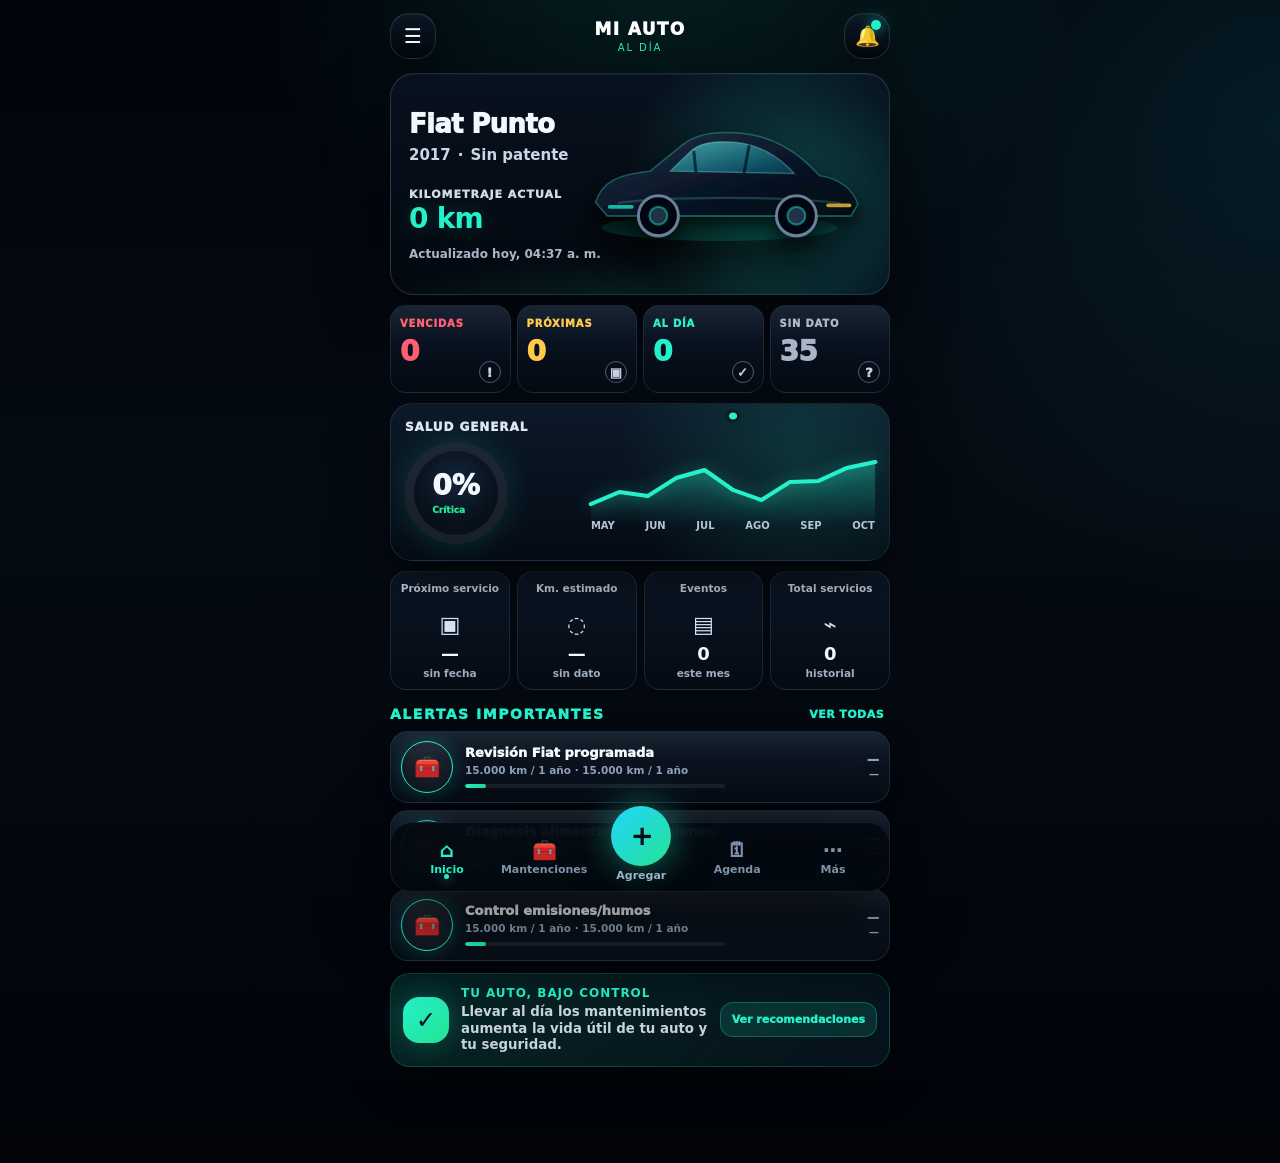
==== commit 8c8f6a5f: "Corregir navegación y renombrar Calendario a Agenda v2.1.6" ====
--- a/app/src/main/assets/index.html
+++ b/app/src/main/assets/index.html
@@ -59,7 +59,7 @@
 @media(max-width:480px){.app{padding-left:14px;padding-right:14px}.brand{font-size:24px}.car-stage{height:162px}.health-wrap,.stat-wrap{grid-template-columns:1fr}.gauge,.donut{margin:0 auto}.quick-grid{grid-template-columns:repeat(4,1fr);gap:8px}.quick-btn{min-height:80px}.quick-btn small{font-size:11px}.detail-grid,.form2,.split-two{grid-template-columns:1fr}.nav{height:70px}.big-number{font-size:30px}.stats-row{gap:8px}.info-card{padding:13px}.row-main b{font-size:14px}.due-stack{min-width:72px}.due-stack b{font-size:13px}}
 
 
-/* v1.9.1 Compact UI: mantiene el look premium, reduce scroll y separa calendario/mantenciones */
+/* v1.9.1 Compact UI: mantiene el look premium, reduce scroll y separa agenda/mantenciones */
 .app{padding:calc(env(safe-area-inset-top) + 14px) 12px calc(env(safe-area-inset-bottom) + 96px);}
 .panel{padding:14px;margin:10px 0;border-radius:22px}.topbar-home,.topbar-dual{margin-bottom:10px}.gear,.back,.icon-btn,.close{width:40px;height:40px;border-radius:14px}.topbar-title{font-size:16px}.sub-brand{font-size:10px}
 .home-vehicle-compact{display:grid;grid-template-columns:1fr 122px;gap:12px;align-items:center;padding:15px;border-radius:24px;border:1px solid rgba(74,118,190,.22);background:radial-gradient(circle at 86% 30%,rgba(25,214,255,.18),transparent 34%),linear-gradient(135deg,rgba(9,22,38,.94),rgba(4,10,18,.98));box-shadow:0 20px 58px rgba(0,0,0,.5);position:relative;overflow:hidden}.home-vehicle-compact:after{content:"";position:absolute;left:-20%;right:-20%;bottom:-58%;height:82%;background:radial-gradient(circle,rgba(42,245,208,.16),transparent 58%);pointer-events:none}.vehicle-name{font-size:23px;font-weight:1000;line-height:1;letter-spacing:-.5px}.vehicle-line{display:flex;align-items:center;gap:8px;margin-top:8px;color:var(--muted);font-weight:850;font-size:13px}.vehicle-km{margin-top:14px}.vehicle-km span{display:block;font-size:11px;text-transform:uppercase;letter-spacing:.08em;color:var(--muted);font-weight:950}.vehicle-km b{display:block;margin-top:4px;font-size:22px;color:var(--teal);line-height:1}.mini-car{height:96px;display:grid;place-items:center;position:relative;z-index:1;overflow:visible;background:none;border:0}.mini-car img{width:126%;height:94px;object-fit:contain;filter:drop-shadow(0 10px 14px rgba(0,0,0,.34)) saturate(1.02)}.mini-orbit{display:none}
@@ -124,6 +124,13 @@
 
 </style>
 <!-- RESTORED_FROM_V201_BASE_V213 -->
+
+<style id="fix-menu-agenda-v216">
+  .bottom, nav.bottom, .nav-bottom, .tabbar, [class*="bottom"] {
+    visibility: visible !important;
+  }
+</style>
+
 </head>
 <body>
 <div class="app">
@@ -137,7 +144,7 @@
   <button onclick="go('home')"><span class="ico">⌂</span><span>Inicio</span></button>
   <button onclick="go('parts')"><span class="ico">🧰</span><span>Mantenciones</span></button>
   <button class="nav-add" onclick="openRegister()"><span class="ico">＋</span><span>Agregar</span></button>
-  <button onclick="go('docs')"><span class="ico">🗓</span><span>Calendario</span></button>
+  <button onclick="go('docs')"><span class="ico">🗓</span><span>Agenda</span></button>
   <button onclick="go('settings')"><span class="ico">⋯</span><span>Más</span></button>
 </nav>
 <div id="modalRoot"></div><div id="toast" class="toast"></div>
@@ -318,7 +325,7 @@
 function renderAgendaRow(e){ const st=statusOf(e.item); const label=e.kind==='doc'?'Documento':'Mantención'; return `<div class="agenda-row" onclick="${isDoc(e.item)?`openDoc('${e.item.id}')`:`openItem('${e.item.id}')`}"><div class="agenda-date"><span>${eventMonth(e.when)}</span><b>${eventDay(e.when)}</b></div><div class="agenda-copy"><b>${esc(e.item.name)}</b><small>${label} · ${esc(categoryGroup(e.item.category))} · ${esc(st.detail||'')}</small></div><span class="status ${st.state}">${stateLabel(st.state)}</span></div>`; }
 function renderDocChip(item){ const st=statusOf(item); const rec=lastRecord(item.id); return `<div class="doc-chip" onclick="openDoc('${item.id}')"><div class="icon-badge circle" style="color:#8ea9c4">📄</div><div><b>${esc(item.name)}</b><small>${rec&&rec.expiryDate?'Vence '+fmtDate(rec.expiryDate):'Sin vencimiento'} · ${stateLabel(st.state)}</small></div></div>`; }
 function openDocumentsModal(){ const docs=data.items.filter(isDoc); document.getElementById('modalRoot').innerHTML=`<div class="modal"><div class="modal-card compact-modal"><div class="modal-head"><h2>Documentos</h2><button class="close" onclick="closeModal()">×</button></div><div class="compact-modal-list">${docs.map(rowDoc).join('')||'<div class="empty">Sin documentos.</div>'}</div></div></div>`; }
-function renderDocs(){ const all=calendarEvents(80); const next=all.find(e=>daysUntil(e.when)>=0)||all[0]; const timeline=calendarExpanded?all:all.slice(0,8); const hidden=Math.max(0,all.length-timeline.length); const docItems=data.items.filter(isDoc); document.getElementById('docs').innerHTML=`<div class="topbar-dual"><button class="back" onclick="go('home')">‹</button><h1 class="brand">CALENDARIO</h1><button class="icon-btn" onclick="calendarExpanded=!calendarExpanded;renderDocs()">${calendarExpanded?'−':'+'}</button></div>${buildCalendar()}<div class="agenda-hero"><div class="agenda-main" onclick="${next?(isDoc(next.item)?`openDoc('${next.item.id}')`:`openItem('${next.item.id}')`):'toast(\'Sin eventos\')'}"><div class="date-badge"><div><span>${next?eventMonth(next.when):'--'}</span><b>${next?eventDay(next.when):'--'}</b></div></div><div class="copy"><b>${next?esc(next.item.name):'Sin eventos próximos'}</b><small>${next?esc(calendarGroupLabel(next.when)+' · '+categoryGroup(next.item.category)):'Registra mantenciones para llenar la agenda'}</small></div></div><div class="agenda-stat" onclick="openDocumentsModal()"><span>Docs</span><b>${docItems.length}</b></div></div><div class="date-strip">${nextDayStrip()}</div><div class="section-split"><div class="section-cap">Timeline</div><button class="text-link" onclick="go('parts')">Técnica</button></div><div class="agenda-timeline">${timeline.map(renderAgendaRow).join('')||'<div class="empty">Aún no hay fechas calculables.</div>'}</div>${hidden?`<button class="btn full" onclick="calendarExpanded=true;renderDocs()">Mostrar ${hidden} eventos más</button>`:''}<div class="section-split"><div class="section-cap">Documentos</div><button class="text-link" onclick="openDocumentsModal()">Abrir</button></div><div class="doc-mini-grid">${docItems.slice(0,4).map(renderDocChip).join('')||'<div class="empty">Sin documentos configurados.</div>'}</div>`; }
+function renderDocs(){ const all=calendarEvents(80); const next=all.find(e=>daysUntil(e.when)>=0)||all[0]; const timeline=calendarExpanded?all:all.slice(0,8); const hidden=Math.max(0,all.length-timeline.length); const docItems=data.items.filter(isDoc); document.getElementById('docs').innerHTML=`<div class="topbar-dual"><button class="back" onclick="go('home')">‹</button><h1 class="brand">AGENDA</h1><button class="icon-btn" onclick="calendarExpanded=!calendarExpanded;renderDocs()">${calendarExpanded?'−':'+'}</button></div>${buildCalendar()}<div class="agenda-hero"><div class="agenda-main" onclick="${next?(isDoc(next.item)?`openDoc('${next.item.id}')`:`openItem('${next.item.id}')`):'toast(\'Sin eventos\')'}"><div class="date-badge"><div><span>${next?eventMonth(next.when):'--'}</span><b>${next?eventDay(next.when):'--'}</b></div></div><div class="copy"><b>${next?esc(next.item.name):'Sin eventos próximos'}</b><small>${next?esc(calendarGroupLabel(next.when)+' · '+categoryGroup(next.item.category)):'Registra mantenciones para llenar la agenda'}</small></div></div><div class="agenda-stat" onclick="openDocumentsModal()"><span>Docs</span><b>${docItems.length}</b></div></div><div class="date-strip">${nextDayStrip()}</div><div class="section-split"><div class="section-cap">Timeline</div><button class="text-link" onclick="go('parts')">Técnica</button></div><div class="agenda-timeline">${timeline.map(renderAgendaRow).join('')||'<div class="empty">Aún no hay fechas calculables.</div>'}</div>${hidden?`<button class="btn full" onclick="calendarExpanded=true;renderDocs()">Mostrar ${hidden} eventos más</button>`:''}<div class="section-split"><div class="section-cap">Documentos</div><button class="text-link" onclick="openDocumentsModal()">Abrir</button></div><div class="doc-mini-grid">${docItems.slice(0,4).map(renderDocChip).join('')||'<div class="empty">Sin documentos configurados.</div>'}</div>`; }
 function renderHistory(){ const totals={}; let totalCost=0; data.records.forEach(r=>{ const i=itemById(r.itemId)||{}; const g=categoryGroup(i.category||'Otros'); totals[g]=(totals[g]||0)+Number(r.cost)||0; totalCost+=Number(r.cost)||0; }); const ordered=Object.entries(totals).sort((a,b)=>b[1]-a[1]).slice(0,5); document.getElementById('history').innerHTML=`<div class="topbar-dual"><button class="back" onclick="go('home')">‹</button><h1 class="brand">ESTADÍSTICAS</h1><button class="ghost-btn"></button></div><div class="panel"><div class="stat-wrap"><div class="donut"><div class="donut-inner"><div><b>${money(totalCost)}</b><span>Total</span></div></div></div><div class="legend">${ordered.length?ordered.map(([name,val])=>`<div class="legend-row"><div class="legend-left"><i style="background:${accentForCategory(name)}"></i><span>${esc(name)}</span></div><div>${Math.round((val/Math.max(totalCost,1))*100)}% &nbsp; ${money(val)}</div></div>`).join(''):'<div class="tiny">Aún no hay gastos registrados.</div>'}</div></div></div><div class="section-cap">Historial reciente</div><div class="edit-hint">Toca cualquier registro para modificar fecha, km, costo, taller o notas.</div><div class="list-compact">${[...data.records].slice(0,8).map(r=>{const i=itemById(r.itemId)||{}; return `<div class="record-row editable" onclick="openRecordEditor('${r.id}')"><div class="left"><div class="icon-badge circle" style="color:${accentForCategory(i.category||'Otros')};width:40px;height:40px;font-size:18px">${iconForCategory(i.category||'Otros')}</div><div class="row-main"><b>${esc(i.name||'Registro')}</b><small>${fmtDate(r.date)} · ${r.quickCheck?'solo revisado':(r.km?Number(r.km).toLocaleString('es-CL')+' km':'sin km')}</small></div></div><div class="right">${money(r.cost)}<small>Editar</small></div></div>`}).join('')||'<div class="empty">Sin historial.</div>'}<button class="btn full" onclick="exportCsv()">Exportar CSV</button></div>`; }
 function renderSettings(){ const reminders=['remKm1000','remOil3000','remAnnual','remDocs'].filter(k=>reminderSetting(k)).length; const motorPoints=data.items.filter(i=>!isDoc(i)&&categoryGroup(i.category)==='Motor').length; document.getElementById('settings').innerHTML=`<div class="topbar-dual"><button class="back" onclick="go('home')">‹</button><h1 class="brand">MÁS</h1><button class="icon-btn" onclick="toast('Opciones')">⋮</button></div><div class="settings-hub"><div class="settings-card" onclick="openVehicleSettings()"><div class="settings-ico">🚗</div><div><b>Vehículo</b><small>${esc(data.vehicle.name||'Vehículo')} · ${esc(data.vehicle.plate||'Sin patente')} · ${Number(data.vehicle.currentKm||0).toLocaleString('es-CL')} km</small></div><div class="chev">Editar</div></div><div class="settings-card" onclick="openReminderSettings()"><div class="settings-ico">🔔</div><div><b>Recordatorios</b><small>${reminders} activos · controles por km, aceite, anual y documentos</small></div><div class="chev">Abrir</div></div><div class="settings-card yellow" onclick="openMap('Motor')"><div class="settings-ico">🗺</div><div><b>Mapa del motor</b><small>${motorPoints} puntos de motor · vista editable por categoría</small></div><div class="chev">Abrir</div></div><div class="settings-card purple" onclick="go('history')"><div class="settings-ico">📊</div><div><b>Historial y estadísticas</b><small>Gastos, últimos registros y exportación CSV</small></div><div class="chev">Ver</div></div><div class="settings-card" onclick="openBackupSettings()"><div class="settings-ico">💾</div><div><b>Datos y respaldo</b><small>Guardar, compartir o importar JSON</small></div><div class="chev">Abrir</div></div><div class="settings-card" onclick="checkUpdates()"><div class="settings-ico">⬆</div><div><b>Actualización</b><small id="updateBox">Versión instalada: ${nativeVersion()}</small></div><div class="chev">Buscar</div></div></div><div class="footer-note">🛡 Todo bajo control</div>`; }
 function openVehicleSettings(){ pendingVehicleImage=null; document.getElementById('modalRoot').innerHTML=`<div class="modal"><div class="modal-card compact-modal"><div class="modal-head"><h2>Vehículo</h2><button class="close" onclick="closeModal()">×</button></div><div class="form"><div class="vehicle-preview"><img id="vehPreview" src="${escAttr(vehicleSrc())}" alt="vehículo"></div><label class="file-mini">Cambiar foto real del auto<input type="file" accept="image/*" onchange="previewVehicleImage(this)"></label><div class="field"><label>Nombre</label><input class="input" id="vehName" value="${esc(data.vehicle.name||'')}"></div><div class="form2"><div class="field"><label>Año</label><input class="input" id="vehYear" value="${esc(data.vehicle.year||'')}"></div><div class="field"><label>Patente</label><input class="input" id="vehPlate" value="${esc(data.vehicle.plate||'')}"></div></div><div class="field"><label>Kilometraje</label><input class="input" type="number" id="vehKm" value="${Number(data.vehicle.currentKm)||''}"></div><div class="form-actions-2"><button class="btn danger-soft" onclick="resetVehicleImage()">Usar silueta</button><button class="btn primary" onclick="saveVehicleSettings()">Guardar</button></div></div></div></div>`; }
